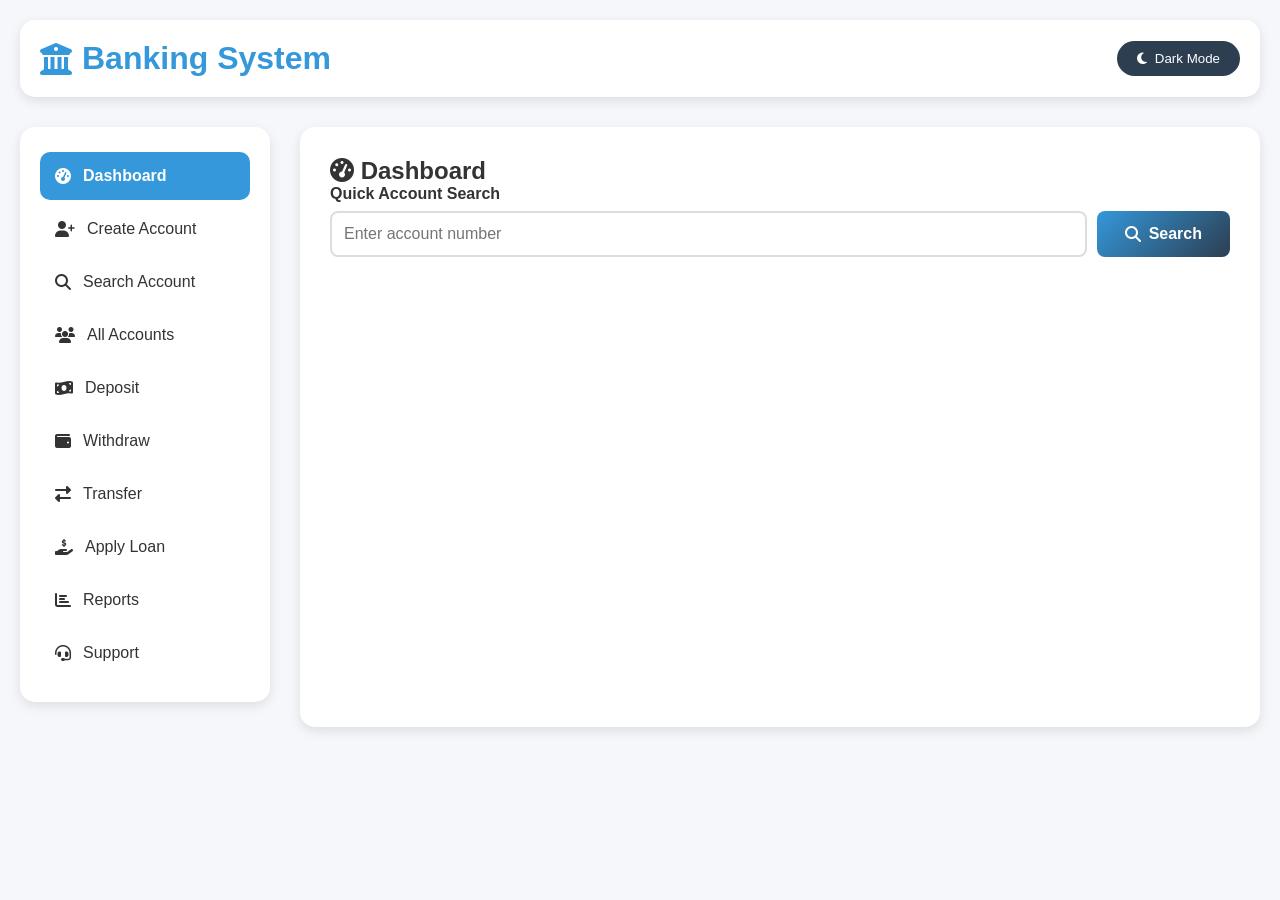
==== index.html @ c610a9e2 "Add files via upload" ====
<!DOCTYPE html>
<html lang="en">
<head>
    <meta charset="UTF-8">
    <meta name="viewport" content="width=device-width, initial-scale=1.0">
    <title>Banking System - Fully Working</title>
     <link rel="stylesheet" href="style.css" />
    <!-- Libraries -->
    <script src="https://cdn.jsdelivr.net/npm/chart.js"></script>
    <script src="https://cdnjs.cloudflare.com/ajax/libs/jspdf/2.5.1/jspdf.umd.min.js"></script>
    <script src="https://cdnjs.cloudflare.com/ajax/libs/jspdf-autotable/3.5.28/jspdf.plugin.autotable.min.js"></script>
    <link rel="stylesheet" href="https://cdnjs.cloudflare.com/ajax/libs/font-awesome/6.4.0/css/all.min.css">
    
  
</head>
<body>
    <div class="container">
        <!-- Header -->
        <div class="header">
            <h1><i class="fas fa-university"></i> Banking System</h1>
            <button class="theme-toggle" onclick="toggleTheme()">
                <i class="fas fa-moon"></i> Dark Mode
            </button>
        </div>

        <!-- Main Layout -->
        <div class="main-layout">
            <!-- Sidebar Menu -->
            <div class="sidebar">
                <div class="menu-item active" onclick="showSection('dashboard')">
                    <i class="fas fa-tachometer-alt"></i> Dashboard
                </div>
                <div class="menu-item" onclick="showSection('create')">
                    <i class="fas fa-user-plus"></i> Create Account
                </div>
                <div class="menu-item" onclick="showSection('search')">
                    <i class="fas fa-search"></i> Search Account
                </div>
                <div class="menu-item" onclick="showSection('accounts')">
                    <i class="fas fa-users"></i> All Accounts
                </div>
                <div class="menu-item" onclick="showSection('deposit')">
                    <i class="fas fa-money-bill-wave"></i> Deposit
                </div>
                <div class="menu-item" onclick="showSection('withdraw')">
                    <i class="fas fa-wallet"></i> Withdraw
                </div>
                <div class="menu-item" onclick="showSection('transfer')">
                    <i class="fas fa-exchange-alt"></i> Transfer
                </div>
                <div class="menu-item" onclick="showSection('loan')">
                    <i class="fas fa-hand-holding-usd"></i> Apply Loan
                </div>
                <div class="menu-item" onclick="showSection('reports')">
                    <i class="fas fa-chart-bar"></i> Reports
                </div>
                <div class="menu-item" onclick="showSection('support')">
                    <i class="fas fa-headset"></i> Support
                </div>
            </div>

            <!-- Content Area -->
            <div class="content-area">
                <!-- Dashboard -->
                <div id="dashboard" class="section active">
                    <h2><i class="fas fa-tachometer-alt"></i> Dashboard</h2>
                    <div id="dashboardContent">
                        <div class="form-group">
                            <label>Quick Account Search</label>
                            <div style="display: flex; gap: 10px;">
                                <input type="number" id="quickSearch" placeholder="Enter account number" style="flex: 1;">
                                <button class="btn" onclick="quickSearchAccount()">
                                    <i class="fas fa-search"></i> Search
                                </button>
                            </div>
                        </div>
                        <div id="quickSearchResult"></div>
                    </div>
                </div>

                <!-- Create Account -->
                <div id="create" class="section">
                    <h2><i class="fas fa-user-plus"></i> Create Account</h2>
                    
                    <!-- Photo Upload -->
                    <div class="photo-upload">
                        <h4>Upload Passport Size Photo (Optional)</h4>
                        <img id="photoPreview" class="photo-preview" src="https://via.placeholder.com/150" alt="Photo Preview">
                        <label for="photoInput" class="upload-btn">
                            <i class="fas fa-camera"></i> Choose Photo
                            <input type="file" id="photoInput" accept="image/*" style="display: none;" onchange="previewPhoto(event)">
                        </label>
                    </div>

                    <!-- Account Form -->
                    <div class="form-group">
                        <label>Full Name *</label>
                        <input type="text" id="createName" placeholder="Enter full name">
                    </div>
                    
                    <div class="form-group">
                        <label>Father's Name *</label>
                        <input type="text" id="createFather" placeholder="Enter father's name">
                    </div>
                    
                    <div class="form-group">
                        <label>Phone Number *</label>
                        <input type="tel" id="createPhone" placeholder="Enter phone number">
                    </div>
                    
                    <div class="form-group">
                        <label>Email Address *</label>
                        <input type="email" id="createEmail" placeholder="Enter email">
                    </div>
                    
                    <div class="form-group">
                        <label>Aadhaar Number * (12 digits)</label>
                        <input type="text" id="createAadhaar" maxlength="12" placeholder="Enter Aadhaar number">
                    </div>
                    
                    <div class="form-group">
                        <label>Set 4-digit PIN *</label>
                        <input type="password" id="createPin" maxlength="4" placeholder="Enter 4-digit PIN">
                    </div>
                    
                    <div class="form-group">
                        <label>Account Type</label>
                        <select id="createType">
                            <option value="Savings">Savings Account</option>
                            <option value="Current">Current Account</option>
                        </select>
                    </div>
                    
                    <div class="form-group">
                        <label>Initial Deposit * (₹)</label>
                        <input type="number" id="createDeposit" placeholder="Enter amount">
                    </div>
                    
                    <div class="form-group">
                        <label>Address</label>
                        <textarea id="createAddress" rows="3" placeholder="Enter full address"></textarea>
                    </div>
                    
                    <button class="btn" onclick="createAccount()">
                        <i class="fas fa-check"></i> Create Account
                    </button>
                    
                    <div id="createResult"></div>
                    
                    <!-- Account Summary -->
                    <div id="accountSummary" class="account-summary">
                        <div class="summary-header">
                            <h3><i class="fas fa-id-card"></i> Account Created Successfully!</h3>
                            <button class="print-btn" onclick="printAccountSummary()">
                                <i class="fas fa-print"></i> Print Details
                            </button>
                        </div>
                        <div id="summaryContent"></div>
                    </div>
                </div>

                <!-- Search Account -->
                <div id="search" class="section">
                    <h2><i class="fas fa-search"></i> Search Account</h2>
                    
                    <div class="form-group">
                        <label>Enter Account Number</label>
                        <div style="display: flex; gap: 10px;">
                            <input type="number" id="searchAccInput" placeholder="Enter account number" style="flex: 1;">
                            <button class="btn" onclick="searchAccount()">
                                <i class="fas fa-search"></i> Search
                            </button>
                        </div>
                    </div>
                    
                    <div id="searchResult"></div>
                </div>

                <!-- All Accounts -->
                <div id="accounts" class="section">
                    <h2><i class="fas fa-users"></i> All Accounts</h2>
                    
                    <div class="form-group">
                        <div style="display: flex; gap: 10px;">
                            <input type="text" id="accountsSearch" placeholder="Search by name or account number..." style="flex: 1;">
                            <button class="btn" onclick="filterAccounts()">
                                <i class="fas fa-search"></i> Filter
                            </button>
                            <button class="btn btn-success" onclick="exportAccounts()">
                                <i class="fas fa-download"></i> Export
                            </button>
                        </div>
                    </div>
                    
                    <div class="table-container">
                        <table class="accounts-table">
                            <thead>
                                <tr>
                                    <th>Account No.</th>
                                    <th>Name</th>
                                    <th>Phone</th>
                                    <th>Type</th>
                                    <th>Balance</th>
                                    <th>Status</th>
                                    <th>Actions</th>
                                </tr>
                            </thead>
                            <tbody id="accountsTableBody">
                                <!-- Accounts will be loaded here -->
                            </tbody>
                        </table>
                    </div>
                </div>

                <!-- Deposit -->
                <div id="deposit" class="section">
                    <h2><i class="fas fa-money-bill-wave"></i> Deposit Money</h2>
                    
                    <div class="form-group">
                        <label>Account Number *</label>
                        <input type="number" id="depositAcc" placeholder="Enter account number">
                    </div>
                    
                    <div class="form-group">
                        <label>Amount * (₹)</label>
                        <input type="number" id="depositAmount" placeholder="Enter amount">
                    </div>
                    
                    <div class="form-group">
                        <label>Deposit Mode</label>
                        <select id="depositMode">
                            <option value="Cash">Cash</option>
                            <option value="Cheque">Cheque</option>
                            <option value="Online">Online Transfer</option>
                        </select>
                    </div>
                    
                    <div class="form-group">
                        <label>Remarks</label>
                        <input type="text" id="depositRemarks" placeholder="Enter remarks (optional)">
                    </div>
                    
                    <button class="btn" onclick="depositMoney()">
                        <i class="fas fa-check"></i> Deposit Money
                    </button>
                    
                    <div id="depositResult"></div>
                </div>

                <!-- Withdraw Section -->
                <div id="withdraw" class="section">
                    <h2><i class="fas fa-wallet"></i> Withdraw Money</h2>
                    
                    <div class="form-group">
                        <label>Account Number *</label>
                        <input type="number" id="withdrawAcc" placeholder="Enter account number">
                    </div>
                    
                    <div class="form-group">
                        <label>Account Holder Name</label>
                        <input type="text" id="withdrawName" placeholder="Will auto-fill" readonly>
                    </div>
                    
                    <div class="form-group">
                        <label>Current Balance</label>
                        <input type="text" id="withdrawBalance" placeholder="Will auto-fill" readonly>
                    </div>
                    
                    <div class="form-group">
                        <label>Amount to Withdraw * (₹)</label>
                        <input type="number" id="withdrawAmount" placeholder="Enter amount">
                    </div>
                    
                    <div class="form-group">
                        <label>Withdrawal Mode</label>
                        <select id="withdrawMode">
                            <option value="Cash">Cash</option>
                            <option value="ATM">ATM</option>
                            <option value="Cheque">Cheque</option>
                            <option value="Online">Online</option>
                        </select>
                    </div>
                    
                    <div class="form-group">
                        <label>4-digit PIN *</label>
                        <input type="password" id="withdrawPin" maxlength="4" placeholder="Enter your PIN">
                    </div>
                    
                    <div class="form-group">
                        <label>Purpose (Optional)</label>
                        <input type="text" id="withdrawPurpose" placeholder="Enter purpose of withdrawal">
                    </div>
                    
                    <button class="btn" onclick="processWithdrawal()">
                        <i class="fas fa-check-circle"></i> Process Withdrawal
                    </button>
                    <button class="btn btn-danger" onclick="clearWithdrawForm()">
                        <i class="fas fa-times"></i> Clear
                    </button>
                    
                    <div id="withdrawResult"></div>
                </div>

                <!-- Transfer Section -->
                <div id="transfer" class="section">
                    <h2><i class="fas fa-exchange-alt"></i> Transfer Funds</h2>
                    
                    <div class="form-group">
                        <label>From Account (Sender) *</label>
                        <input type="number" id="transferFrom" placeholder="Your account number">
                    </div>
                    
                    <div class="form-group">
                        <label>Sender Name</label>
                        <input type="text" id="senderName" placeholder="Will auto-fill" readonly>
                    </div>
                    
                    <div class="form-group">
                        <label>To Account (Receiver) *</label>
                        <input type="number" id="transferTo" placeholder="Receiver account number">
                    </div>
                    
                    <div class="form-group">
                        <label>Receiver Name</label>
                        <input type="text" id="receiverName" placeholder="Will auto-fill" readonly>
                    </div>
                    
                    <div class="form-group">
                        <label>Transfer Amount * (₹)</label>
                        <input type="number" id="transferAmount" placeholder="Enter amount">
                    </div>
                    
                    <div class="form-group">
                        <label>Transfer Mode</label>
                        <select id="transferMode">
                            <option value="NEFT">NEFT</option>
                            <option value="RTGS">RTGS</option>
                            <option value="IMPS">IMPS</option>
                            <option value="UPI">UPI</option>
                        </select>
                    </div>
                    
                    <div class="form-group">
                        <label>Remarks/Purpose</label>
                        <input type="text" id="transferRemarks" placeholder="Enter purpose of transfer">
                    </div>
                    
                    <div class="form-group">
                        <label>Sender's PIN *</label>
                        <input type="password" id="transferPin" maxlength="4" placeholder="Enter your PIN">
                    </div>
                    
                    <!-- OTP Section -->
                    <div id="otpSection" class="otp-section" style="display: none;">
                        <h4><i class="fas fa-shield-alt"></i> OTP Verification</h4>
                        <p>Enter the 6-digit OTP sent to your registered mobile/email</p>
                        <div class="otp-inputs">
                            <input type="text" maxlength="1" oninput="moveToNext(this, 2)">
                            <input type="text" maxlength="1" oninput="moveToNext(this, 3)">
                            <input type="text" maxlength="1" oninput="moveToNext(this, 4)">
                            <input type="text" maxlength="1" oninput="moveToNext(this, 5)">
                            <input type="text" maxlength="1" oninput="moveToNext(this, 6)">
                            <input type="text" maxlength="1" oninput="moveToNext(this, 6)">
                        </div>
                        <button class="btn btn-warning" onclick="generateTransferOTP()" style="margin-top: 10px;">
                            <i class="fas fa-sync-alt"></i> Resend OTP
                        </button>
                    </div>
                    
                    <button class="btn" onclick="initiateTransfer()">
                        <i class="fas fa-paper-plane"></i> Initiate Transfer
                    </button>
                    <button class="btn btn-success" onclick="completeTransfer()" id="completeTransferBtn" style="display: none;">
                        <i class="fas fa-check-circle"></i> Complete Transfer
                    </button>
                    <button class="btn btn-danger" onclick="clearTransferForm()">
                        <i class="fas fa-redo"></i> Reset
                    </button>
                    
                    <div id="transferResult"></div>
                </div>

                <!-- Apply Loan Section -->
                <div id="loan" class="section">
                    <h2><i class="fas fa-hand-holding-usd"></i> Apply for Loan</h2>
                    
                    <div class="form-group">
                        <label>Account Number *</label>
                        <input type="number" id="loanAcc" placeholder="Your account number">
                    </div>
                    
                    <div class="form-group">
                        <label>Applicant Name</label>
                        <input type="text" id="loanName" placeholder="Will auto-fill" readonly>
                    </div>
                    
                    <div class="form-group">
                        <label>Loan Type</label>
                        <select id="loanType">
                            <option value="Personal">Personal Loan</option>
                            <option value="Home">Home Loan</option>
                            <option value="Car">Car Loan</option>
                            <option value="Business">Business Loan</option>
                            <option value="Education">Education Loan</option>
                        </select>
                    </div>
                    
                    <div class="form-group">
                        <label>Loan Amount * (₹)</label>
                        <input type="number" id="loanAmount" placeholder="Required loan amount">
                    </div>
                    
                    <div class="form-group">
                        <label>Loan Tenure (Months) *</label>
                        <select id="loanTenure">
                            <option value="12">12 Months</option>
                            <option value="24">24 Months</option>
                            <option value="36">36 Months</option>
                            <option value="48">48 Months</option>
                            <option value="60">60 Months</option>
                        </select>
                    </div>
                    
                    <div class="form-group">
                        <label>Interest Rate (%)</label>
                        <input type="number" id="loanRate" step="0.01" value="9.5" readonly>
                    </div>
                    
                    <div class="form-group">
                        <label>Monthly Income (₹)</label>
                        <input type="number" id="loanIncome" placeholder="Your monthly income">
                    </div>
                    
                    <div class="form-group">
                        <label>Employment Type</label>
                        <select id="loanEmployment">
                            <option value="Salaried">Salaried</option>
                            <option value="Self-Employed">Self-Employed</option>
                            <option value="Business">Business</option>
                        </select>
                    </div>
                    
                    <div class="form-group">
                        <label>Purpose of Loan</label>
                        <textarea id="loanPurpose" rows="3" placeholder="Describe purpose of loan"></textarea>
                    </div>
                    
                    <button class="btn" onclick="calculateEMI()">
                        <i class="fas fa-calculator"></i> Calculate EMI
                    </button>
                    
                    <!-- EMI Calculator Results -->
                    <div id="emiCalculator" class="emi-calculator" style="display: none;">
                        <h4><i class="fas fa-calculator"></i> EMI Calculation Results</h4>
                        <div class="emi-result">
                            <p><strong>Loan Amount:</strong> ₹<span id="calcLoanAmount">0</span></p>
                            <p><strong>Tenure:</strong> <span id="calcTenure">0</span> months</p>
                            <p><strong>Interest Rate:</strong> <span id="calcRate">0</span>%</p>
                            <p><strong>Monthly EMI:</strong> ₹<span id="calcEMI">0</span></p>
                            <p><strong>Total Interest Payable:</strong> ₹<span id="calcTotalInterest">0</span></p>
                            <p><strong>Total Payment:</strong> ₹<span id="calcTotalPayment">0</span></p>
                        </div>
                    </div>
                    
                    <div class="form-group">
                        <label>Applicant's PIN *</label>
                        <input type="password" id="loanPin" maxlength="4" placeholder="Enter your PIN">
                    </div>
                    
                    <button class="btn btn-success" onclick="applyForLoan()">
                        <i class="fas fa-check-circle"></i> Apply for Loan
                    </button>
                    
                    <div id="loanResult"></div>
                </div>

                <!-- Reports Section -->
                <div id="reports" class="section">
                    <h2><i class="fas fa-chart-bar"></i> Reports</h2>
                    <div id="reportResult"></div>
                </div>

                <!-- Support Section -->
                <div id="support" class="section">
                    <h2><i class="fas fa-headset"></i> Customer Support</h2>
                    <div class="search-results">
                        <h3><i class="fas fa-user-tie"></i> Support Team</h3>
                        <div style="display: grid; grid-template-columns: 1fr 1fr; gap: 20px; margin-top: 20px;">
                            <div>
                                <h4>Ratan Chaurasiya</h4>
                                <p><strong>Position:</strong> Senior Support Manager</p>
                                <p><strong>Phone:</strong> +91 63900 35039</p>
                                <p><strong>Email:</strong> ratanchaurasiya61@gmail.com</p>
                                <p><strong>Availability:</strong> 9 AM - 6 PM (Mon-Sat)</p>
                            </div>
                            <div>
                                <h4>General Support</h4>
                                <p><strong>Toll-Free:</strong> 1800-XXX-XXXX</p>
                                <p><strong>Email:</strong> support@bank.com</p>
                                <p><strong>24/7 Support:</strong> Available</p>
                                <p><strong>Address:</strong> Bank Headquarters, Mumbai</p>
                            </div>
                        </div>
                    </div>
                </div>
            </div>
        </div>
    </div>

    <!-- Loading Overlay -->
    <div class="loading" id="loading">
        <div class="spinner"></div>
    </div>
<script src="script.js"></script>
</body>
</html>
---- style.css ----
* {
            margin: 0;
            padding: 0;
            box-sizing: border-box;
            font-family: 'Segoe UI', Tahoma, Geneva, Verdana, sans-serif;
        }

        :root {
            --bg-color: #f5f7fa;
            --text-color: #333;
            --primary-color: #2c3e50;
            --secondary-color: #3498db;
            --accent-color: #e74c3c;
            --success-color: #27ae60;
            --warning-color: #f39c12;
            --card-bg: white;
            --border-color: #ddd;
            --shadow: 0 4px 12px rgba(0,0,0,0.1);
        }

        [data-theme="dark"] {
            --bg-color: #1a1a1a;
            --text-color: #f5f5f5;
            --primary-color: #34495e;
            --secondary-color: #2980b9;
            --accent-color: #c0392b;
            --success-color: #219653;
            --warning-color: #e67e22;
            --card-bg: #2c3e50;
            --border-color: #444;
            --shadow: 0 4px 12px rgba(0,0,0,0.3);
        }

        body {
            background: var(--bg-color);
            color: var(--text-color);
            transition: background-color 0.3s, color 0.3s;
            min-height: 100vh;
            padding: 20px;
        }

        .container {
            max-width: 1400px;
            margin: 0 auto;
        }

        /* Header */
        .header {
            display: flex;
            justify-content: space-between;
            align-items: center;
            padding: 20px;
            margin-bottom: 30px;
            background: var(--card-bg);
            border-radius: 15px;
            box-shadow: var(--shadow);
        }

        .header h1 {
            color: var(--secondary-color);
            display: flex;
            align-items: center;
            gap: 10px;
        }

        .theme-toggle {
            background: var(--primary-color);
            color: white;
            border: none;
            padding: 10px 20px;
            border-radius: 25px;
            cursor: pointer;
            display: flex;
            align-items: center;
            gap: 8px;
        }

        /* Main Layout */
        .main-layout {
            display: grid;
            grid-template-columns: 250px 1fr;
            gap: 30px;
        }

        /* Sidebar */
        .sidebar {
            background: var(--card-bg);
            border-radius: 15px;
            padding: 20px;
            box-shadow: var(--shadow);
            height: fit-content;
        }

        .menu-item {
            padding: 15px;
            margin: 5px 0;
            border-radius: 10px;
            cursor: pointer;
            display: flex;
            align-items: center;
            gap: 12px;
            transition: all 0.3s;
            color: var(--text-color);
            text-decoration: none;
        }

        .menu-item:hover {
            background: var(--secondary-color);
            color: white;
            transform: translateX(5px);
        }

        .menu-item.active {
            background: var(--secondary-color);
            color: white;
            font-weight: bold;
        }

        /* Content Area */
        .content-area {
            background: var(--card-bg);
            border-radius: 15px;
            padding: 30px;
            box-shadow: var(--shadow);
            min-height: 600px;
        }

        .section {
            display: none;
        }

        .section.active {
            display: block;
            animation: fadeIn 0.5s;
        }

        /* Forms */
        .form-group {
            margin-bottom: 20px;
        }

        .form-group label {
            display: block;
            margin-bottom: 8px;
            color: var(--text-color);
            font-weight: 600;
        }

        .form-group input,
        .form-group select,
        .form-group textarea {
            width: 100%;
            padding: 12px;
            border: 2px solid var(--border-color);
            border-radius: 8px;
            background: var(--card-bg);
            color: var(--text-color);
            font-size: 16px;
            transition: border-color 0.3s;
        }

        .form-group input:focus,
        .form-group select:focus {
            border-color: var(--secondary-color);
            outline: none;
        }

        /* Photo Upload */
        .photo-upload {
            text-align: center;
            margin: 20px 0;
            padding: 20px;
            border: 2px dashed var(--border-color);
            border-radius: 10px;
        }

        .photo-preview {
            width: 150px;
            height: 150px;
            border-radius: 50%;
            object-fit: cover;
            border: 3px solid var(--secondary-color);
            margin: 10px auto;
            display: block;
        }

        .upload-btn {
            background: var(--secondary-color);
            color: white;
            border: none;
            padding: 10px 20px;
            border-radius: 5px;
            cursor: pointer;
            display: inline-flex;
            align-items: center;
            gap: 8px;
            margin-top: 10px;
        }

        /* Account Summary */
        .account-summary {
            background: linear-gradient(135deg, var(--primary-color), var(--secondary-color));
            color: white;
            padding: 25px;
            border-radius: 15px;
            margin: 20px 0;
            display: none;
        }

        .summary-header {
            display: flex;
            justify-content: space-between;
            align-items: center;
            margin-bottom: 20px;
        }

        .print-btn {
            background: white;
            color: var(--secondary-color);
            border: none;
            padding: 10px 20px;
            border-radius: 25px;
            cursor: pointer;
            display: flex;
            align-items: center;
            gap: 8px;
        }

        /* Search Results */
        .search-results {
            background: var(--card-bg);
            padding: 20px;
            border-radius: 10px;
            margin: 20px 0;
            box-shadow: var(--shadow);
        }

        /* Accounts Table */
        .accounts-table {
            width: 100%;
            border-collapse: collapse;
            margin: 20px 0;
            background: var(--card-bg);
        }

        .accounts-table th {
            background: var(--primary-color);
            color: white;
            padding: 15px;
            text-align: left;
        }

        .accounts-table td {
            padding: 12px 15px;
            border-bottom: 1px solid var(--border-color);
        }

        .accounts-table tr:hover {
            background: rgba(52, 152, 219, 0.1);
        }

        /* OTP Section */
        .otp-section {
            background: var(--card-bg);
            padding: 20px;
            border-radius: 10px;
            margin: 20px 0;
            border: 2px solid var(--secondary-color);
        }

        .otp-inputs {
            display: flex;
            gap: 10px;
            justify-content: center;
            margin: 15px 0;
        }

        .otp-inputs input {
            width: 40px;
            height: 40px;
            text-align: center;
            font-size: 20px;
            font-weight: bold;
        }

        /* EMI Calculator */
        .emi-calculator {
            background: var(--card-bg);
            padding: 20px;
            border-radius: 10px;
            margin: 20px 0;
            border: 2px solid var(--success-color);
        }

        .emi-result {
            background: #e8f5e9;
            padding: 15px;
            border-radius: 8px;
            margin: 15px 0;
            border: 1px solid #c8e6c9;
        }

        /* Buttons */
        .btn {
            background: linear-gradient(135deg, var(--secondary-color), var(--primary-color));
            color: white;
            border: none;
            padding: 14px 28px;
            border-radius: 8px;
            cursor: pointer;
            font-size: 16px;
            font-weight: 600;
            transition: all 0.3s;
            display: inline-flex;
            align-items: center;
            gap: 8px;
        }

        .btn:hover {
            transform: translateY(-2px);
            box-shadow: 0 6px 20px rgba(0,0,0,0.2);
        }

        .btn-success {
            background: linear-gradient(135deg, #27ae60, #219653);
        }

        .btn-danger {
            background: linear-gradient(135deg, #e74c3c, #c0392b);
        }

        .btn-warning {
            background: linear-gradient(135deg, #f39c12, #e67e22);
        }

        /* Messages */
        .message {
            padding: 15px;
            border-radius: 8px;
            margin: 15px 0;
            font-weight: 500;
        }

        .message-success {
            background: #d4edda;
            color: #155724;
            border: 1px solid #c3e6cb;
        }

        .message-error {
            background: #f8d7da;
            color: #721c24;
            border: 1px solid #f5c6cb;
        }

        .message-info {
            background: #d1ecf1;
            color: #0c5460;
            border: 1px solid #bee5eb;
        }

        .message-warning {
            background: #fff3cd;
            color: #856404;
            border: 1px solid #ffeaa7;
        }

        /* Loading */
        .loading {
            display: none;
            position: fixed;
            top: 0;
            left: 0;
            width: 100%;
            height: 100%;
            background: rgba(0,0,0,0.7);
            z-index: 2000;
            justify-content: center;
            align-items: center;
        }

        .spinner {
            width: 50px;
            height: 50px;
            border: 5px solid #f3f3f3;
            border-top: 5px solid var(--secondary-color);
            border-radius: 50%;
            animation: spin 1s linear infinite;
        }

        /* Animations */
        @keyframes fadeIn {
            from { opacity: 0; transform: translateY(20px); }
            to { opacity: 1; transform: translateY(0); }
        }

        @keyframes spin {
            0% { transform: rotate(0deg); }
            100% { transform: rotate(360deg); }
        }

        /* Responsive */
        @media (max-width: 1024px) {
            .main-layout {
                grid-template-columns: 1fr;
            }
            
            .sidebar {
                display: flex;
                overflow-x: auto;
                padding: 10px;
            }
            
            .menu-item {
                white-space: nowrap;
                padding: 10px 15px;
            }
        }
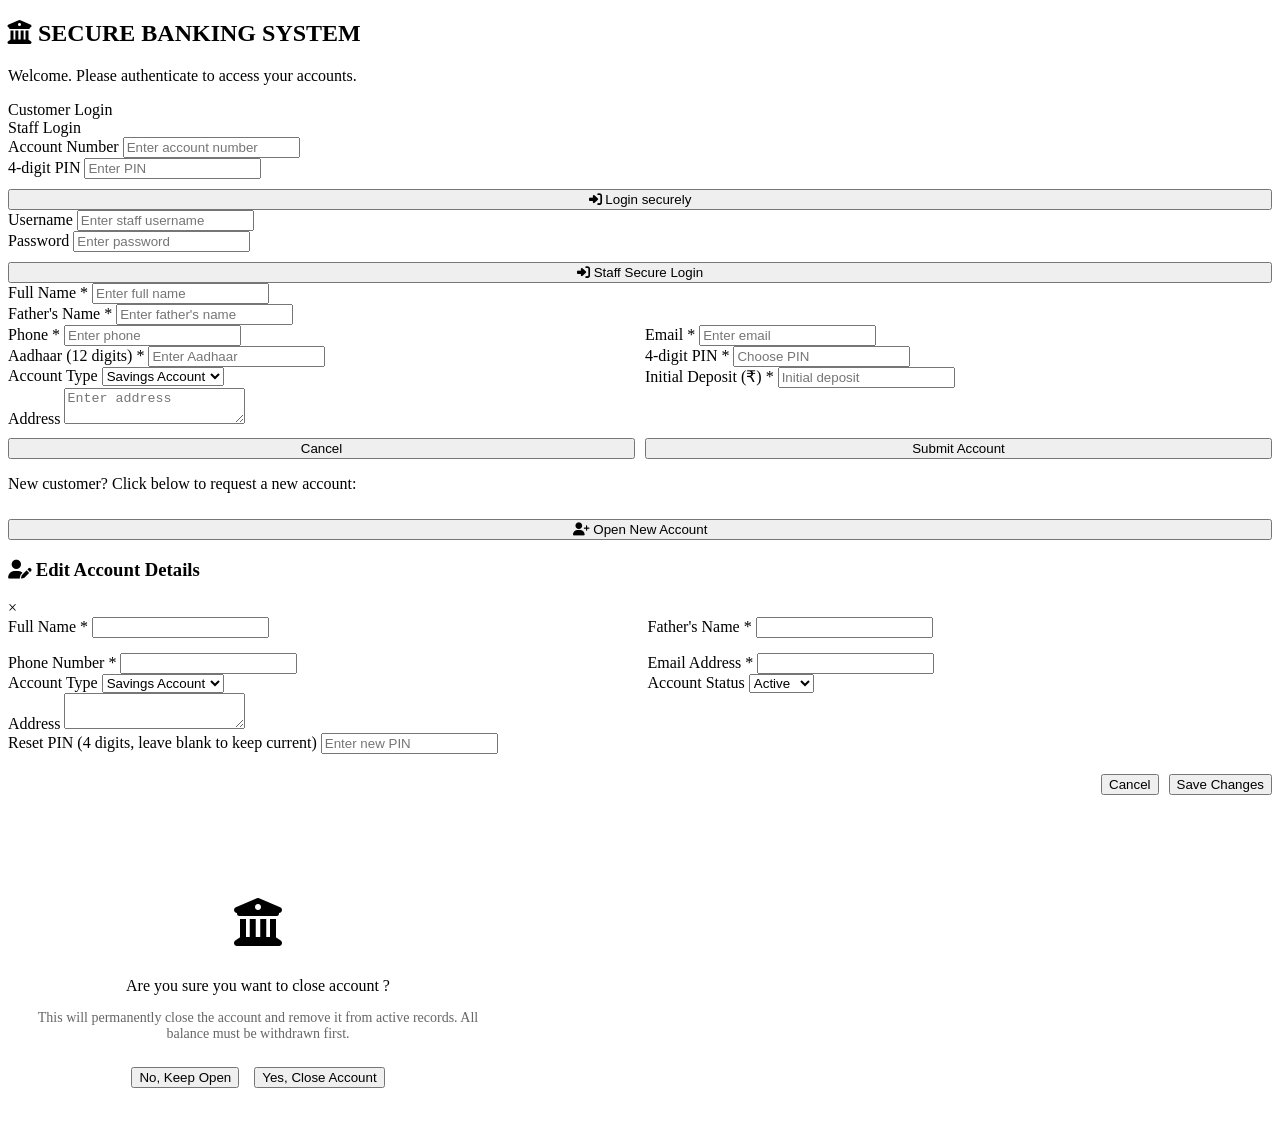
==== commit 4d48f114: "Final GitHub Pages fix" ====
--- a/index.html
+++ b/index.html
@@ -1,516 +1,1119 @@
-<!DOCTYPE html>
-<html lang="en">
-<head>
-    <meta charset="UTF-8">
-    <meta name="viewport" content="width=device-width, initial-scale=1.0">
-    <title>Banking System - Fully Working</title>
-     <link rel="stylesheet" href="style.css" />
-    <!-- Libraries -->
-    <script src="https://cdn.jsdelivr.net/npm/chart.js"></script>
-    <script src="https://cdnjs.cloudflare.com/ajax/libs/jspdf/2.5.1/jspdf.umd.min.js"></script>
-    <script src="https://cdnjs.cloudflare.com/ajax/libs/jspdf-autotable/3.5.28/jspdf.plugin.autotable.min.js"></script>
-    <link rel="stylesheet" href="https://cdnjs.cloudflare.com/ajax/libs/font-awesome/6.4.0/css/all.min.css">
-    
-  
-</head>
-<body>
-    <div class="container">
-        <!-- Header -->
-        <div class="header">
-            <h1><i class="fas fa-university"></i> Banking System</h1>
-            <button class="theme-toggle" onclick="toggleTheme()">
-                <i class="fas fa-moon"></i> Dark Mode
-            </button>
-        </div>
-
-        <!-- Main Layout -->
-        <div class="main-layout">
-            <!-- Sidebar Menu -->
-            <div class="sidebar">
-                <div class="menu-item active" onclick="showSection('dashboard')">
-                    <i class="fas fa-tachometer-alt"></i> Dashboard
-                </div>
-                <div class="menu-item" onclick="showSection('create')">
-                    <i class="fas fa-user-plus"></i> Create Account
-                </div>
-                <div class="menu-item" onclick="showSection('search')">
-                    <i class="fas fa-search"></i> Search Account
-                </div>
-                <div class="menu-item" onclick="showSection('accounts')">
-                    <i class="fas fa-users"></i> All Accounts
-                </div>
-                <div class="menu-item" onclick="showSection('deposit')">
-                    <i class="fas fa-money-bill-wave"></i> Deposit
-                </div>
-                <div class="menu-item" onclick="showSection('withdraw')">
-                    <i class="fas fa-wallet"></i> Withdraw
-                </div>
-                <div class="menu-item" onclick="showSection('transfer')">
-                    <i class="fas fa-exchange-alt"></i> Transfer
-                </div>
-                <div class="menu-item" onclick="showSection('loan')">
-                    <i class="fas fa-hand-holding-usd"></i> Apply Loan
-                </div>
-                <div class="menu-item" onclick="showSection('reports')">
-                    <i class="fas fa-chart-bar"></i> Reports
-                </div>
-                <div class="menu-item" onclick="showSection('support')">
-                    <i class="fas fa-headset"></i> Support
-                </div>
-            </div>
-
-            <!-- Content Area -->
-            <div class="content-area">
-                <!-- Dashboard -->
-                <div id="dashboard" class="section active">
-                    <h2><i class="fas fa-tachometer-alt"></i> Dashboard</h2>
-                    <div id="dashboardContent">
-                        <div class="form-group">
-                            <label>Quick Account Search</label>
-                            <div style="display: flex; gap: 10px;">
-                                <input type="number" id="quickSearch" placeholder="Enter account number" style="flex: 1;">
-                                <button class="btn" onclick="quickSearchAccount()">
-                                    <i class="fas fa-search"></i> Search
-                                </button>
-                            </div>
-                        </div>
-                        <div id="quickSearchResult"></div>
-                    </div>
-                </div>
-
-                <!-- Create Account -->
-                <div id="create" class="section">
-                    <h2><i class="fas fa-user-plus"></i> Create Account</h2>
-                    
-                    <!-- Photo Upload -->
-                    <div class="photo-upload">
-                        <h4>Upload Passport Size Photo (Optional)</h4>
-                        <img id="photoPreview" class="photo-preview" src="https://via.placeholder.com/150" alt="Photo Preview">
-                        <label for="photoInput" class="upload-btn">
-                            <i class="fas fa-camera"></i> Choose Photo
-                            <input type="file" id="photoInput" accept="image/*" style="display: none;" onchange="previewPhoto(event)">
-                        </label>
-                    </div>
-
-                    <!-- Account Form -->
-                    <div class="form-group">
-                        <label>Full Name *</label>
-                        <input type="text" id="createName" placeholder="Enter full name">
-                    </div>
-                    
-                    <div class="form-group">
-                        <label>Father's Name *</label>
-                        <input type="text" id="createFather" placeholder="Enter father's name">
-                    </div>
-                    
-                    <div class="form-group">
-                        <label>Phone Number *</label>
-                        <input type="tel" id="createPhone" placeholder="Enter phone number">
-                    </div>
-                    
-                    <div class="form-group">
-                        <label>Email Address *</label>
-                        <input type="email" id="createEmail" placeholder="Enter email">
-                    </div>
-                    
-                    <div class="form-group">
-                        <label>Aadhaar Number * (12 digits)</label>
-                        <input type="text" id="createAadhaar" maxlength="12" placeholder="Enter Aadhaar number">
-                    </div>
-                    
-                    <div class="form-group">
-                        <label>Set 4-digit PIN *</label>
-                        <input type="password" id="createPin" maxlength="4" placeholder="Enter 4-digit PIN">
-                    </div>
-                    
-                    <div class="form-group">
-                        <label>Account Type</label>
-                        <select id="createType">
-                            <option value="Savings">Savings Account</option>
-                            <option value="Current">Current Account</option>
-                        </select>
-                    </div>
-                    
-                    <div class="form-group">
-                        <label>Initial Deposit * (₹)</label>
-                        <input type="number" id="createDeposit" placeholder="Enter amount">
-                    </div>
-                    
-                    <div class="form-group">
-                        <label>Address</label>
-                        <textarea id="createAddress" rows="3" placeholder="Enter full address"></textarea>
-                    </div>
-                    
-                    <button class="btn" onclick="createAccount()">
-                        <i class="fas fa-check"></i> Create Account
-                    </button>
-                    
-                    <div id="createResult"></div>
-                    
-                    <!-- Account Summary -->
-                    <div id="accountSummary" class="account-summary">
-                        <div class="summary-header">
-                            <h3><i class="fas fa-id-card"></i> Account Created Successfully!</h3>
-                            <button class="print-btn" onclick="printAccountSummary()">
-                                <i class="fas fa-print"></i> Print Details
-                            </button>
-                        </div>
-                        <div id="summaryContent"></div>
-                    </div>
-                </div>
-
-                <!-- Search Account -->
-                <div id="search" class="section">
-                    <h2><i class="fas fa-search"></i> Search Account</h2>
-                    
-                    <div class="form-group">
-                        <label>Enter Account Number</label>
-                        <div style="display: flex; gap: 10px;">
-                            <input type="number" id="searchAccInput" placeholder="Enter account number" style="flex: 1;">
-                            <button class="btn" onclick="searchAccount()">
-                                <i class="fas fa-search"></i> Search
-                            </button>
-                        </div>
-                    </div>
-                    
-                    <div id="searchResult"></div>
-                </div>
-
-                <!-- All Accounts -->
-                <div id="accounts" class="section">
-                    <h2><i class="fas fa-users"></i> All Accounts</h2>
-                    
-                    <div class="form-group">
-                        <div style="display: flex; gap: 10px;">
-                            <input type="text" id="accountsSearch" placeholder="Search by name or account number..." style="flex: 1;">
-                            <button class="btn" onclick="filterAccounts()">
-                                <i class="fas fa-search"></i> Filter
-                            </button>
-                            <button class="btn btn-success" onclick="exportAccounts()">
-                                <i class="fas fa-download"></i> Export
-                            </button>
-                        </div>
-                    </div>
-                    
-                    <div class="table-container">
-                        <table class="accounts-table">
-                            <thead>
-                                <tr>
-                                    <th>Account No.</th>
-                                    <th>Name</th>
-                                    <th>Phone</th>
-                                    <th>Type</th>
-                                    <th>Balance</th>
-                                    <th>Status</th>
-                                    <th>Actions</th>
-                                </tr>
-                            </thead>
-                            <tbody id="accountsTableBody">
-                                <!-- Accounts will be loaded here -->
-                            </tbody>
-                        </table>
-                    </div>
-                </div>
-
-                <!-- Deposit -->
-                <div id="deposit" class="section">
-                    <h2><i class="fas fa-money-bill-wave"></i> Deposit Money</h2>
-                    
-                    <div class="form-group">
-                        <label>Account Number *</label>
-                        <input type="number" id="depositAcc" placeholder="Enter account number">
-                    </div>
-                    
-                    <div class="form-group">
-                        <label>Amount * (₹)</label>
-                        <input type="number" id="depositAmount" placeholder="Enter amount">
-                    </div>
-                    
-                    <div class="form-group">
-                        <label>Deposit Mode</label>
-                        <select id="depositMode">
-                            <option value="Cash">Cash</option>
-                            <option value="Cheque">Cheque</option>
-                            <option value="Online">Online Transfer</option>
-                        </select>
-                    </div>
-                    
-                    <div class="form-group">
-                        <label>Remarks</label>
-                        <input type="text" id="depositRemarks" placeholder="Enter remarks (optional)">
-                    </div>
-                    
-                    <button class="btn" onclick="depositMoney()">
-                        <i class="fas fa-check"></i> Deposit Money
-                    </button>
-                    
-                    <div id="depositResult"></div>
-                </div>
-
-                <!-- Withdraw Section -->
-                <div id="withdraw" class="section">
-                    <h2><i class="fas fa-wallet"></i> Withdraw Money</h2>
-                    
-                    <div class="form-group">
-                        <label>Account Number *</label>
-                        <input type="number" id="withdrawAcc" placeholder="Enter account number">
-                    </div>
-                    
-                    <div class="form-group">
-                        <label>Account Holder Name</label>
-                        <input type="text" id="withdrawName" placeholder="Will auto-fill" readonly>
-                    </div>
-                    
-                    <div class="form-group">
-                        <label>Current Balance</label>
-                        <input type="text" id="withdrawBalance" placeholder="Will auto-fill" readonly>
-                    </div>
-                    
-                    <div class="form-group">
-                        <label>Amount to Withdraw * (₹)</label>
-                        <input type="number" id="withdrawAmount" placeholder="Enter amount">
-                    </div>
-                    
-                    <div class="form-group">
-                        <label>Withdrawal Mode</label>
-                        <select id="withdrawMode">
-                            <option value="Cash">Cash</option>
-                            <option value="ATM">ATM</option>
-                            <option value="Cheque">Cheque</option>
-                            <option value="Online">Online</option>
-                        </select>
-                    </div>
-                    
-                    <div class="form-group">
-                        <label>4-digit PIN *</label>
-                        <input type="password" id="withdrawPin" maxlength="4" placeholder="Enter your PIN">
-                    </div>
-                    
-                    <div class="form-group">
-                        <label>Purpose (Optional)</label>
-                        <input type="text" id="withdrawPurpose" placeholder="Enter purpose of withdrawal">
-                    </div>
-                    
-                    <button class="btn" onclick="processWithdrawal()">
-                        <i class="fas fa-check-circle"></i> Process Withdrawal
-                    </button>
-                    <button class="btn btn-danger" onclick="clearWithdrawForm()">
-                        <i class="fas fa-times"></i> Clear
-                    </button>
-                    
-                    <div id="withdrawResult"></div>
-                </div>
-
-                <!-- Transfer Section -->
-                <div id="transfer" class="section">
-                    <h2><i class="fas fa-exchange-alt"></i> Transfer Funds</h2>
-                    
-                    <div class="form-group">
-                        <label>From Account (Sender) *</label>
-                        <input type="number" id="transferFrom" placeholder="Your account number">
-                    </div>
-                    
-                    <div class="form-group">
-                        <label>Sender Name</label>
-                        <input type="text" id="senderName" placeholder="Will auto-fill" readonly>
-                    </div>
-                    
-                    <div class="form-group">
-                        <label>To Account (Receiver) *</label>
-                        <input type="number" id="transferTo" placeholder="Receiver account number">
-                    </div>
-                    
-                    <div class="form-group">
-                        <label>Receiver Name</label>
-                        <input type="text" id="receiverName" placeholder="Will auto-fill" readonly>
-                    </div>
-                    
-                    <div class="form-group">
-                        <label>Transfer Amount * (₹)</label>
-                        <input type="number" id="transferAmount" placeholder="Enter amount">
-                    </div>
-                    
-                    <div class="form-group">
-                        <label>Transfer Mode</label>
-                        <select id="transferMode">
-                            <option value="NEFT">NEFT</option>
-                            <option value="RTGS">RTGS</option>
-                            <option value="IMPS">IMPS</option>
-                            <option value="UPI">UPI</option>
-                        </select>
-                    </div>
-                    
-                    <div class="form-group">
-                        <label>Remarks/Purpose</label>
-                        <input type="text" id="transferRemarks" placeholder="Enter purpose of transfer">
-                    </div>
-                    
-                    <div class="form-group">
-                        <label>Sender's PIN *</label>
-                        <input type="password" id="transferPin" maxlength="4" placeholder="Enter your PIN">
-                    </div>
-                    
-                    <!-- OTP Section -->
-                    <div id="otpSection" class="otp-section" style="display: none;">
-                        <h4><i class="fas fa-shield-alt"></i> OTP Verification</h4>
-                        <p>Enter the 6-digit OTP sent to your registered mobile/email</p>
-                        <div class="otp-inputs">
-                            <input type="text" maxlength="1" oninput="moveToNext(this, 2)">
-                            <input type="text" maxlength="1" oninput="moveToNext(this, 3)">
-                            <input type="text" maxlength="1" oninput="moveToNext(this, 4)">
-                            <input type="text" maxlength="1" oninput="moveToNext(this, 5)">
-                            <input type="text" maxlength="1" oninput="moveToNext(this, 6)">
-                            <input type="text" maxlength="1" oninput="moveToNext(this, 6)">
-                        </div>
-                        <button class="btn btn-warning" onclick="generateTransferOTP()" style="margin-top: 10px;">
-                            <i class="fas fa-sync-alt"></i> Resend OTP
-                        </button>
-                    </div>
-                    
-                    <button class="btn" onclick="initiateTransfer()">
-                        <i class="fas fa-paper-plane"></i> Initiate Transfer
-                    </button>
-                    <button class="btn btn-success" onclick="completeTransfer()" id="completeTransferBtn" style="display: none;">
-                        <i class="fas fa-check-circle"></i> Complete Transfer
-                    </button>
-                    <button class="btn btn-danger" onclick="clearTransferForm()">
-                        <i class="fas fa-redo"></i> Reset
-                    </button>
-                    
-                    <div id="transferResult"></div>
-                </div>
-
-                <!-- Apply Loan Section -->
-                <div id="loan" class="section">
-                    <h2><i class="fas fa-hand-holding-usd"></i> Apply for Loan</h2>
-                    
-                    <div class="form-group">
-                        <label>Account Number *</label>
-                        <input type="number" id="loanAcc" placeholder="Your account number">
-                    </div>
-                    
-                    <div class="form-group">
-                        <label>Applicant Name</label>
-                        <input type="text" id="loanName" placeholder="Will auto-fill" readonly>
-                    </div>
-                    
-                    <div class="form-group">
-                        <label>Loan Type</label>
-                        <select id="loanType">
-                            <option value="Personal">Personal Loan</option>
-                            <option value="Home">Home Loan</option>
-                            <option value="Car">Car Loan</option>
-                            <option value="Business">Business Loan</option>
-                            <option value="Education">Education Loan</option>
-                        </select>
-                    </div>
-                    
-                    <div class="form-group">
-                        <label>Loan Amount * (₹)</label>
-                        <input type="number" id="loanAmount" placeholder="Required loan amount">
-                    </div>
-                    
-                    <div class="form-group">
-                        <label>Loan Tenure (Months) *</label>
-                        <select id="loanTenure">
-                            <option value="12">12 Months</option>
-                            <option value="24">24 Months</option>
-                            <option value="36">36 Months</option>
-                            <option value="48">48 Months</option>
-                            <option value="60">60 Months</option>
-                        </select>
-                    </div>
-                    
-                    <div class="form-group">
-                        <label>Interest Rate (%)</label>
-                        <input type="number" id="loanRate" step="0.01" value="9.5" readonly>
-                    </div>
-                    
-                    <div class="form-group">
-                        <label>Monthly Income (₹)</label>
-                        <input type="number" id="loanIncome" placeholder="Your monthly income">
-                    </div>
-                    
-                    <div class="form-group">
-                        <label>Employment Type</label>
-                        <select id="loanEmployment">
-                            <option value="Salaried">Salaried</option>
-                            <option value="Self-Employed">Self-Employed</option>
-                            <option value="Business">Business</option>
-                        </select>
-                    </div>
-                    
-                    <div class="form-group">
-                        <label>Purpose of Loan</label>
-                        <textarea id="loanPurpose" rows="3" placeholder="Describe purpose of loan"></textarea>
-                    </div>
-                    
-                    <button class="btn" onclick="calculateEMI()">
-                        <i class="fas fa-calculator"></i> Calculate EMI
-                    </button>
-                    
-                    <!-- EMI Calculator Results -->
-                    <div id="emiCalculator" class="emi-calculator" style="display: none;">
-                        <h4><i class="fas fa-calculator"></i> EMI Calculation Results</h4>
-                        <div class="emi-result">
-                            <p><strong>Loan Amount:</strong> ₹<span id="calcLoanAmount">0</span></p>
-                            <p><strong>Tenure:</strong> <span id="calcTenure">0</span> months</p>
-                            <p><strong>Interest Rate:</strong> <span id="calcRate">0</span>%</p>
-                            <p><strong>Monthly EMI:</strong> ₹<span id="calcEMI">0</span></p>
-                            <p><strong>Total Interest Payable:</strong> ₹<span id="calcTotalInterest">0</span></p>
-                            <p><strong>Total Payment:</strong> ₹<span id="calcTotalPayment">0</span></p>
-                        </div>
-                    </div>
-                    
-                    <div class="form-group">
-                        <label>Applicant's PIN *</label>
-                        <input type="password" id="loanPin" maxlength="4" placeholder="Enter your PIN">
-                    </div>
-                    
-                    <button class="btn btn-success" onclick="applyForLoan()">
-                        <i class="fas fa-check-circle"></i> Apply for Loan
-                    </button>
-                    
-                    <div id="loanResult"></div>
-                </div>
-
-                <!-- Reports Section -->
-                <div id="reports" class="section">
-                    <h2><i class="fas fa-chart-bar"></i> Reports</h2>
-                    <div id="reportResult"></div>
-                </div>
-
-                <!-- Support Section -->
-                <div id="support" class="section">
-                    <h2><i class="fas fa-headset"></i> Customer Support</h2>
-                    <div class="search-results">
-                        <h3><i class="fas fa-user-tie"></i> Support Team</h3>
-                        <div style="display: grid; grid-template-columns: 1fr 1fr; gap: 20px; margin-top: 20px;">
-                            <div>
-                                <h4>Ratan Chaurasiya</h4>
-                                <p><strong>Position:</strong> Senior Support Manager</p>
-                                <p><strong>Phone:</strong> +91 63900 35039</p>
-                                <p><strong>Email:</strong> ratanchaurasiya61@gmail.com</p>
-                                <p><strong>Availability:</strong> 9 AM - 6 PM (Mon-Sat)</p>
-                            </div>
-                            <div>
-                                <h4>General Support</h4>
-                                <p><strong>Toll-Free:</strong> 1800-XXX-XXXX</p>
-                                <p><strong>Email:</strong> support@bank.com</p>
-                                <p><strong>24/7 Support:</strong> Available</p>
-                                <p><strong>Address:</strong> Bank Headquarters, Mumbai</p>
-                            </div>
-                        </div>
-                    </div>
-                </div>
-            </div>
-        </div>
-    </div>
-
-    <!-- Loading Overlay -->
-    <div class="loading" id="loading">
-        <div class="spinner"></div>
-    </div>
-<script src="script.js"></script>
-</body>
-</html>+<!DOCTYPE html>
+<html lang="en">
+<head>
+    <meta charset="UTF-8">
+    <meta name="viewport" content="width=device-width, initial-scale=1.0">
+    <title>Banking System - Fully Working</title>
+    <!-- Fonts -->
+    <link rel="preconnect" href="https://fonts.googleapis.com">
+    <link rel="preconnect" href="https://fonts.gstatic.com" crossorigin>
+    <link href="https://fonts.googleapis.com/css2?family=Plus+Jakarta+Sans:wght@300;400;500;600;700;800&display=swap" rel="stylesheet">
+    <link rel="stylesheet" href="./css/base.css" />
+    <link rel="stylesheet" href="./css/layout.css" />
+    <link rel="stylesheet" href="./css/components.css?v=20260529-ux" />
+    <link rel="stylesheet" href="./css/dashboard.css" />
+    <link rel="stylesheet" href="./css/auth.css" />
+    <!-- Libraries -->
+    <script async src="https://cdn.jsdelivr.net/npm/chart.js"></script>
+    <script async src="https://cdnjs.cloudflare.com/ajax/libs/jspdf/2.5.1/jspdf.umd.min.js"></script>
+    <script async src="https://cdnjs.cloudflare.com/ajax/libs/jspdf-autotable/3.5.28/jspdf.plugin.autotable.min.js"></script>
+    <link rel="stylesheet" href="https://cdnjs.cloudflare.com/ajax/libs/font-awesome/6.4.0/css/all.min.css">
+</head>
+<body>
+    <!-- Authentication Portal Page -->
+    <div id="authContainer" class="auth-container">
+        <div class="auth-card">
+            <div class="auth-header">
+                <h2><i class="fas fa-university"></i> SECURE BANKING SYSTEM</h2>
+                <p>Welcome. Please authenticate to access your accounts.</p>
+            </div>
+            
+            <div class="auth-tabs" id="authTabs">
+                <div class="auth-tab active" onclick="switchAuthTab('customer')">Customer Login</div>
+                <div class="auth-tab" onclick="switchAuthTab('staff')">Staff Login</div>
+            </div>
+            
+            <!-- Customer Login Form -->
+            <div id="customerLoginForm" class="auth-form-content active">
+                <div class="form-group">
+                    <label>Account Number</label>
+                    <input type="number" id="custAccNo" placeholder="Enter account number">
+                </div>
+                <div class="form-group">
+                    <label>4-digit PIN</label>
+                    <input type="password" id="custPin" maxlength="4" placeholder="Enter PIN">
+                </div>
+                <button class="btn" onclick="loginCustomer()" style="width: 100%; justify-content: center; margin-top: 10px;">
+                    <i class="fas fa-sign-in-alt"></i> Login securely
+                </button>
+            </div>
+            
+            <!-- Staff Login Form -->
+            <div id="staffLoginForm" class="auth-form-content">
+                <div class="form-group">
+                    <label>Username</label>
+                    <input type="text" id="staffUsername" placeholder="Enter staff username">
+                </div>
+                <div class="form-group">
+                    <label>Password</label>
+                    <input type="password" id="staffPassword" placeholder="Enter password">
+                </div>
+                <button class="btn" onclick="loginStaff()" style="width: 100%; justify-content: center; margin-top: 10px;">
+                    <i class="fas fa-sign-in-alt"></i> Staff Secure Login
+                </button>
+            </div>
+
+            <!-- Customer Registration Form -->
+            <div id="authRegisterForm" class="auth-form-content">
+                <div class="form-group">
+                    <label>Full Name *</label>
+                    <input type="text" id="regName" placeholder="Enter full name">
+                </div>
+                <div class="form-group">
+                    <label>Father's Name *</label>
+                    <input type="text" id="regFather" placeholder="Enter father's name">
+                </div>
+                <div style="display: grid; grid-template-columns: 1fr 1fr; gap: 10px;">
+                    <div class="form-group">
+                        <label>Phone *</label>
+                        <input type="tel" id="regPhone" placeholder="Enter phone">
+                    </div>
+                    <div class="form-group">
+                        <label>Email *</label>
+                        <input type="email" id="regEmail" placeholder="Enter email">
+                    </div>
+                </div>
+                <div style="display: grid; grid-template-columns: 1fr 1fr; gap: 10px;">
+                    <div class="form-group">
+                        <label>Aadhaar (12 digits) *</label>
+                        <input type="text" id="regAadhaar" maxlength="12" placeholder="Enter Aadhaar">
+                    </div>
+                    <div class="form-group">
+                        <label>4-digit PIN *</label>
+                        <input type="password" id="regPin" maxlength="4" placeholder="Choose PIN">
+                    </div>
+                </div>
+                <div style="display: grid; grid-template-columns: 1fr 1fr; gap: 10px;">
+                    <div class="form-group">
+                        <label>Account Type</label>
+                        <select id="regType">
+                            <option value="Savings">Savings Account</option>
+                            <option value="Current">Current Account</option>
+                        </select>
+                    </div>
+                    <div class="form-group">
+                        <label>Initial Deposit (₹) *</label>
+                        <input type="number" id="regDeposit" placeholder="Initial deposit">
+                    </div>
+                </div>
+                <div class="form-group">
+                    <label>Address</label>
+                    <textarea id="regAddress" rows="2" placeholder="Enter address"></textarea>
+                </div>
+                <div style="display: flex; gap: 10px; margin-top: 10px;">
+                    <button class="btn btn-danger" onclick="cancelRegistration()" style="flex: 1; justify-content: center;">
+                        Cancel
+                    </button>
+                    <button class="btn btn-success" onclick="registerCustomer()" style="flex: 1; justify-content: center;">
+                        Submit Account
+                    </button>
+                </div>
+            </div>
+            
+            <div id="authResult" style="margin-top: 15px;"></div>
+            
+            <div class="auth-footer" id="authFooter">
+                <p>New customer? Click below to request a new account:</p>
+                <button class="btn btn-warning" onclick="showRegistration()" style="width: 100%; justify-content: center; margin-top: 10px;">
+                    <i class="fas fa-user-plus"></i> Open New Account
+                </button>
+            </div>
+        </div>
+    </div>
+
+    <!-- Main Banking App Dashboard Panel -->
+    <div class="container" id="appContainer" style="display: none;">
+        <!-- Header -->
+        <div class="header">
+            <h1><i class="fas fa-university"></i> Banking System</h1>
+            <button class="theme-toggle" onclick="toggleTheme()">
+                <i class="fas fa-moon"></i> Dark Mode
+            </button>
+        </div>
+
+        <!-- Main Layout -->
+        <div class="main-layout">
+            <!-- Sidebar Menu -->
+            <div class="sidebar">
+                <div class="user-profile-badge" id="userProfileBadge" style="margin-bottom: 20px; padding-bottom: 15px; border-bottom: 1px solid var(--border-color); text-align: center;">
+                    <i class="fas fa-user-circle" style="font-size: 40px; color: var(--secondary-color); margin-bottom: 8px;"></i>
+                    <h4 id="sidebarUserName">Guest</h4>
+                    <span id="sidebarUserRole" style="font-size: 11px; background: rgba(37, 99, 235, 0.15); color: var(--secondary-color); padding: 2px 8px; border-radius: 10px; font-weight: bold;">Role</span>
+                </div>
+
+                <!-- Customer Side Menu -->
+                <div id="customerMenu" style="display: none;">
+                    <div class="menu-item active" onclick="showSection('custDashboard')">
+                        <i class="fas fa-tachometer-alt"></i> Dashboard
+                    </div>
+                    <div class="menu-item" onclick="showSection('transfer')">
+                        <i class="fas fa-exchange-alt"></i> Send Money
+                    </div>
+                    <div class="menu-item" onclick="showSection('payBills')">
+                        <i class="fas fa-file-invoice-dollar"></i> Pay Utility Bills
+                    </div>
+                    <div class="menu-item" onclick="showSection('loan')">
+                        <i class="fas fa-hand-holding-usd"></i> Apply Loan
+                    </div>
+                    <div class="menu-item" onclick="showSection('cards')">
+                        <i class="fas fa-credit-card"></i> Cards Settings
+                    </div>
+                    <div class="menu-item" onclick="showSection('reports')">
+                        <i class="fas fa-chart-line"></i> My Statements
+                    </div>
+                    <div class="menu-item" onclick="showSection('custSettings')">
+                        <i class="fas fa-cog"></i> Settings
+                    </div>
+                </div>
+
+                <!-- Staff Side Menu -->
+                <div id="staffMenu" style="display: none;">
+                    <div class="menu-item active" onclick="showSection('dashboard')">
+                        <i class="fas fa-chart-pie"></i> Bank Dashboard
+                    </div>
+                    <div class="menu-item" onclick="showSection('create')">
+                        <i class="fas fa-user-plus"></i> Open Account
+                    </div>
+                    <div class="menu-item" onclick="showSection('accounts')">
+                        <i class="fas fa-users"></i> Accounts Directory
+                    </div>
+                    <div class="menu-item" onclick="showSection('search')">
+                        <i class="fas fa-search"></i> Search Account
+                    </div>
+                    <div class="menu-item" onclick="showSection('deposit')">
+                        <i class="fas fa-cash-register"></i> Cash Counter
+                    </div>
+                    <div class="menu-item" onclick="showSection('withdraw')">
+                        <i class="fas fa-wallet"></i> Cash Withdrawal
+                    </div>
+                    <div class="menu-item" onclick="showSection('transfer')">
+                        <i class="fas fa-exchange-alt"></i> Fund Transfer
+                    </div>
+                    <div class="menu-item" onclick="showSection('loanApprovals')">
+                        <i class="fas fa-tasks"></i> Loan Review Queue
+                    </div>
+                    <div class="menu-item" onclick="showSection('reports')">
+                        <i class="fas fa-chart-bar"></i> General Reports
+                    </div>
+                    <div class="menu-item" onclick="showSection('support')">
+                        <i class="fas fa-headset"></i> Support Desk
+                    </div>
+                </div>
+
+                <!-- Logout (shared) -->
+                <div class="menu-item" onclick="logout()" style="margin-top: 30px; border-top: 1px solid var(--border-color); color: var(--accent-color);">
+                    <i class="fas fa-sign-out-alt"></i> Logout
+                </div>
+            </div>
+
+            <!-- Content Area -->
+            <div class="content-area">
+                <!-- Customer Dashboard -->
+                <div id="custDashboard" class="section">
+                    <h2><i class="fas fa-tachometer-alt"></i> My Account Summary</h2>
+                    
+                    <div class="dashboard-grid" style="display: grid; grid-template-columns: 1.2fr 2fr; gap: 30px; margin-top: 20px;">
+                        <!-- Card Column -->
+                        <div style="display: flex; flex-direction: column; gap: 20px;">
+                            <!-- Virtual Card -->
+                            <div class="debit-card-visual" id="virtualCardVisual">
+                                <div class="card-logo">
+                                    <i class="fas fa-university"></i> SECURE BANK
+                                </div>
+                                <div class="card-chip"></div>
+                                <div class="card-number" id="cardNoDisplay">•••• •••• •••• ••••</div>
+                                <div class="card-bottom">
+                                    <div class="card-holder">
+                                        <label>CARD HOLDER</label>
+                                        <div id="cardHolderDisplay">John Doe</div>
+                                    </div>
+                                    <div class="card-expiry">
+                                        <label>EXPIRES</label>
+                                        <div id="cardExpiryDisplay">12/30</div>
+                                    </div>
+                                </div>
+                            </div>
+                            
+                            <!-- Quick Stats -->
+                            <div style="background: var(--card-bg); padding: 20px; border-radius: 12px; border: 1px solid var(--border-color); box-shadow: var(--shadow);">
+                                <div style="display: flex; justify-content: space-between; align-items: center;">
+                                    <div>
+                                        <p style="color: #64748b; font-size: 12px; font-weight: 600; text-transform: uppercase;">Available Balance</p>
+                                        <h2 style="font-size: 28px; font-weight: 700; margin-top: 5px; color: var(--secondary-color);" id="custBalanceDisplay">₹0.00</h2>
+                                    </div>
+                                    <i class="fas fa-coins" style="font-size: 32px; color: var(--warning-color); opacity: 0.8;"></i>
+                                </div>
+                            </div>
+                        </div>
+                        
+                        <!-- Quick Details -->
+                        <div style="background: var(--card-bg); padding: 25px; border-radius: 16px; border: 1px solid var(--border-color); box-shadow: var(--shadow); display: flex; flex-direction: column; justify-content: space-between;">
+                            <h3 style="color: var(--secondary-color); border-bottom: 2px solid var(--secondary-color); padding-bottom: 8px; font-size: 18px;"><i class="fas fa-info-circle"></i> Account Profile</h3>
+                            <div style="display: grid; grid-template-columns: 1fr 1fr; gap: 15px; margin-top: 15px; font-size: 14px;">
+                                <p><strong>Account No:</strong> <span id="profAccNo">N/A</span></p>
+                                <p><strong>Account Type:</strong> <span id="profAccType">N/A</span></p>
+                                <p><strong>Phone Number:</strong> <span id="profPhone">N/A</span></p>
+                                <p><strong>Email Address:</strong> <span id="profEmail">N/A</span></p>
+                                <p><strong>Aadhaar Number:</strong> <span id="profAadhaar">N/A</span></p>
+                                <p><strong>Status:</strong> <span id="profStatus" style="font-weight: bold; color: var(--success-color);">Active</span></p>
+                            </div>
+                            <div style="margin-top: 15px; font-size: 14px;">
+                                <p><strong>Registered Address:</strong></p>
+                                <p id="profAddress" style="color: #64748b; margin-top: 5px;">N/A</p>
+                            </div>
+                        </div>
+                    </div>
+                    
+                    <!-- Recent Transactions for Customer -->
+                    <div style="background: var(--card-bg); padding: 25px; border-radius: 16px; border: 1px solid var(--border-color); box-shadow: var(--shadow); margin-top: 30px;">
+                        <h3><i class="fas fa-history"></i> Recent Transactions</h3>
+                        <div class="table-container" style="margin-top: 15px; max-height: 250px; overflow-y: auto;">
+                            <table class="accounts-table" style="font-size: 14px; margin: 0;">
+                                <thead>
+                                    <tr>
+                                        <th>Date</th>
+                                        <th>Type</th>
+                                        <th>Description</th>
+                                        <th>Mode</th>
+                                        <th>Amount</th>
+                                    </tr>
+                                </thead>
+                                <tbody id="custTransactionsBody">
+                                    <!-- Loaded via JavaScript -->
+                                </tbody>
+                            </table>
+                        </div>
+                    </div>
+                </div>
+
+                <!-- Pay Utility Bills Section -->
+                <div id="payBills" class="section">
+                    <h2><i class="fas fa-file-invoice-dollar"></i> Pay Utility Bills</h2>
+                    <div class="form-group" style="background: var(--card-bg); padding: 25px; border-radius: 16px; border: 1px solid var(--border-color); margin-top: 20px; box-shadow: var(--shadow); max-width: 600px;">
+                        <div class="form-group">
+                            <label>Select Utility Bill Type</label>
+                            <select id="billType" onchange="onBillTypeChange()">
+                                <option value="Electricity">Electricity Bill</option>
+                                <option value="Mobile">Mobile Recharge / Postpaid</option>
+                                <option value="DTH">DTH TV Recharge</option>
+                                <option value="Water">Water Bill</option>
+                            </select>
+                        </div>
+                        
+                        <div class="form-group">
+                            <label id="billProviderLabel">Provider</label>
+                            <select id="billProvider">
+                                <!-- Dynamic selection -->
+                            </select>
+                        </div>
+                        
+                        <div class="form-group">
+                            <label id="billNumberLabel">Consumer Number *</label>
+                            <input type="text" id="billNumber" placeholder="Enter number">
+                        </div>
+                        
+                        <div class="form-group">
+                            <label>Bill Amount * (₹)</label>
+                            <input type="number" id="billAmount" placeholder="Enter amount">
+                        </div>
+                        
+                        <div class="form-group">
+                            <label>Confirm 4-digit PIN *</label>
+                            <input type="password" id="billPin" maxlength="4" placeholder="Enter PIN">
+                        </div>
+                        
+                        <button class="btn" onclick="payUtilityBill()">
+                            <i class="fas fa-receipt"></i> Process Bill Payment
+                        </button>
+                        
+                        <div id="billResult" style="margin-top: 15px;"></div>
+                    </div>
+                </div>
+
+                <!-- Cards Management Section -->
+                <div id="cards" class="section">
+                    <h2><i class="fas fa-credit-card"></i> Card Settings</h2>
+                    <div style="display: grid; grid-template-columns: 1fr 1.2fr; gap: 30px; margin-top: 20px;">
+                        <!-- Card Visual Display -->
+                        <div style="display: flex; flex-direction: column; align-items: center; gap: 20px;">
+                            <div class="debit-card-visual" id="settingsCardVisual" style="background: linear-gradient(135deg, #0f172a, #2563eb);">
+                                <div class="card-logo">
+                                    <i class="fas fa-university"></i> SECURE BANK
+                                </div>
+                                <div class="card-chip"></div>
+                                <div class="card-number" id="settingsCardNo">•••• •••• •••• ••••</div>
+                                <div class="card-bottom">
+                                    <div class="card-holder">
+                                        <label>CARD HOLDER</label>
+                                        <div id="settingsCardHolder">John Doe</div>
+                                    </div>
+                                    <div class="card-expiry">
+                                        <label>EXPIRES</label>
+                                        <div id="settingsCardExpiry">12/30</div>
+                                    </div>
+                                </div>
+                            </div>
+                            <p style="color: #64748b; font-size: 13px;"><i class="fas fa-info-circle"></i> Standard virtual Debit Card issued for active accounts.</p>
+                        </div>
+                        
+                        <!-- Card Management Settings -->
+                        <div style="background: var(--card-bg); padding: 25px; border-radius: 16px; border: 1px solid var(--border-color); box-shadow: var(--shadow);">
+                            <h3 style="color: var(--secondary-color); border-bottom: 2px solid var(--secondary-color); padding-bottom: 10px; margin-bottom: 20px; font-size: 18px;">
+                                <i class="fas fa-sliders-h"></i> Manage Card Settings
+                            </h3>
+                            
+                            <div class="form-group" style="display: flex; justify-content: space-between; align-items: center; padding: 15px; border: 1px solid var(--border-color); border-radius: 8px; margin-bottom: 15px; background: var(--bg-color);">
+                                <div>
+                                    <h4 style="font-size: 14px; font-weight: 600;">Block/Freeze Card</h4>
+                                    <p style="font-size: 11px; color: #64748b;">Lock card online transactions</p>
+                                </div>
+                                <input type="checkbox" id="cardStatusToggle" onchange="toggleCardBlock()" style="width: 40px; height: 20px; cursor: pointer;">
+                            </div>
+                            
+                            <div class="form-group">
+                                <label>Daily ATM Withdrawal Limit (₹)</label>
+                                <input type="number" id="cardAtmLimit" value="20000">
+                            </div>
+                            
+                            <div class="form-group">
+                                <label>Daily Online Transaction Limit (₹)</label>
+                                <input type="number" id="cardOnlineLimit" value="50000">
+                            </div>
+                            
+                            <button class="btn" onclick="saveCardLimits()">
+                                <i class="fas fa-save"></i> Save Card Preferences
+                            </button>
+                            
+                            <div id="cardSettingsResult" style="margin-top: 15px;"></div>
+                        </div>
+                    </div>
+                </div>
+
+                <!-- Customer Profile Settings Section -->
+                <div id="custSettings" class="section">
+                    <h2><i class="fas fa-cog"></i> Profile Settings</h2>
+                    <div style="background: var(--card-bg); padding: 25px; border-radius: 16px; border: 1px solid var(--border-color); margin-top: 20px; box-shadow: var(--shadow); max-width: 500px;">
+                        <h3 style="color: var(--secondary-color); border-bottom: 2px solid var(--secondary-color); padding-bottom: 10px; margin-bottom: 20px; font-size: 18px;">
+                            <i class="fas fa-key"></i> Change account PIN
+                        </h3>
+                        <div class="form-group">
+                            <label>Current 4-digit PIN *</label>
+                            <input type="password" id="settingsOldPin" maxlength="4" placeholder="Enter current PIN">
+                        </div>
+                        <div class="form-group">
+                            <label>Choose New 4-digit PIN *</label>
+                            <input type="password" id="settingsNewPin" maxlength="4" placeholder="Enter new PIN">
+                        </div>
+                        <div class="form-group">
+                            <label>Confirm New PIN *</label>
+                            <input type="password" id="settingsConfPin" maxlength="4" placeholder="Confirm new PIN">
+                        </div>
+                        <button class="btn" onclick="changeCustomerPin()">
+                            <i class="fas fa-save"></i> Update PIN
+                        </button>
+                        
+                        <div id="settingsResult" style="margin-top: 15px;"></div>
+                    </div>
+                </div>
+
+                <!-- Staff Loan Approvals Review Panel -->
+                <div id="loanApprovals" class="section">
+                    <h2><i class="fas fa-tasks"></i> Loan Review Queue</h2>
+                    <div class="table-container" style="margin-top: 20px;">
+                        <table class="accounts-table">
+                            <thead>
+                                <tr>
+                                    <th>App ID</th>
+                                    <th>Account No</th>
+                                    <th>Applicant Name</th>
+                                    <th>Loan Type</th>
+                                    <th>Amount</th>
+                                    <th>Monthly EMI</th>
+                                    <th>Income</th>
+                                    <th>Actions</th>
+                                </tr>
+                            </thead>
+                            <tbody id="loanReviewTableBody">
+                                <!-- Loaded dynamically by Javascript -->
+                            </tbody>
+                        </table>
+                    </div>
+                    <div id="loanApprovalResult" style="margin-top: 15px;"></div>
+                </div>
+
+                <!-- Dashboard -->
+                <div id="dashboard" class="section">
+                    <h2><i class="fas fa-tachometer-alt"></i> Dashboard Overview</h2>
+                    <div id="dashboardContent" style="margin-top: 20px;">
+                        
+                        <!-- Stats Grid -->
+                        <div class="dashboard-stats">
+                            <div class="stat-card stat-card-clickable" onclick="openDashboardMetric('deposits')" role="button" tabindex="0" title="View all deposit accounts">
+                                <div class="stat-icon" style="background: rgba(52, 152, 219, 0.1); color: var(--secondary-color);">
+                                    <i class="fas fa-wallet"></i>
+                                </div>
+                                <div class="stat-info">
+                                    <h3>Total Deposits</h3>
+                                    <p id="statTotalDeposits">₹0</p>
+                                </div>
+                            </div>
+                            <div class="stat-card stat-card-clickable" onclick="openDashboardMetric('activeAccounts')" role="button" tabindex="0" title="View active accounts">
+                                <div class="stat-icon" style="background: rgba(39, 174, 96, 0.1); color: var(--success-color);">
+                                    <i class="fas fa-users"></i>
+                                </div>
+                                <div class="stat-info">
+                                    <h3>Active Accounts</h3>
+                                    <p id="statActiveAccounts">0</p>
+                                </div>
+                            </div>
+                            <div class="stat-card stat-card-clickable" onclick="openDashboardMetric('lockedAccounts')" role="button" tabindex="0" title="View locked accounts">
+                                <div class="stat-icon" style="background: rgba(231, 76, 60, 0.1); color: var(--accent-color);">
+                                    <i class="fas fa-user-slash"></i>
+                                </div>
+                                <div class="stat-info">
+                                    <h3>Locked Accounts</h3>
+                                    <p id="statLockedAccounts">0</p>
+                                </div>
+                            </div>
+                            <div class="stat-card stat-card-clickable" onclick="openDashboardMetric('activeLoans')" role="button" tabindex="0" title="View active loan queue">
+                                <div class="stat-icon" style="background: rgba(243, 156, 18, 0.1); color: var(--warning-color);">
+                                    <i class="fas fa-hand-holding-usd"></i>
+                                </div>
+                                <div class="stat-info">
+                                    <h3>Active Loans</h3>
+                                    <p id="statActiveLoans">0</p>
+                                </div>
+                            </div>
+                        </div>
+
+                        <!-- Main Content Grid: Quick Search & Transactions -->
+                        <div class="dashboard-grid" style="display: grid; grid-template-columns: 1fr 2fr; gap: 30px; margin-top: 30px;">
+                            <!-- Left: Quick Search -->
+                            <div style="background: var(--card-bg); padding: 20px; border-radius: 10px; border: 1px solid var(--border-color); height: fit-content;">
+                                <h3><i class="fas fa-search"></i> Quick Account Search</h3>
+                                <div class="form-group" style="margin-top: 15px; margin-bottom: 10px;">
+                                    <input type="number" id="quickSearch" placeholder="Enter account number">
+                                </div>
+                                <button class="btn" onclick="quickSearchAccount()" style="width: 100%;">
+                                    <i class="fas fa-search"></i> Search Account
+                                </button>
+                                <div id="quickSearchResult" style="margin-top: 15px;"></div>
+                            </div>
+                            
+                            <!-- Right: Recent Transactions -->
+                            <div style="background: var(--card-bg); padding: 20px; border-radius: 10px; border: 1px solid var(--border-color);">
+                                <h3><i class="fas fa-history"></i> Recent System Transactions</h3>
+                                <div class="table-container" style="margin-top: 15px; max-height: 250px; overflow-y: auto;">
+                                    <table class="accounts-table" style="font-size: 14px; margin: 0;">
+                                        <thead>
+                                            <tr>
+                                                <th>Acc No.</th>
+                                                <th>Type</th>
+                                                <th>Amount</th>
+                                                <th>Mode</th>
+                                                <th>Date</th>
+                                            </tr>
+                                        </thead>
+                                        <tbody id="recentTransactionsBody">
+                                            <!-- Loaded via JavaScript -->
+                                        </tbody>
+                                    </table>
+                                </div>
+                            </div>
+                        </div>
+                        
+                    </div>
+                </div>
+
+                <!-- Create Account -->
+                <div id="create" class="section">
+                    <h2><i class="fas fa-user-plus"></i> Create Account</h2>
+                    
+                    <!-- Photo Upload -->
+                    <div class="photo-upload">
+                        <h4>Upload Passport Size Photo (Optional)</h4>
+                        <img id="photoPreview" class="photo-preview" src="https://via.placeholder.com/150" alt="Photo Preview">
+                        <label for="photoInput" class="upload-btn">
+                            <i class="fas fa-camera"></i> Choose Photo
+                            <input type="file" id="photoInput" accept="image/*" style="display: none;" onchange="previewPhoto(event)">
+                        </label>
+                    </div>
+
+                    <!-- Account Form -->
+                    <div class="form-group">
+                        <label>Full Name *</label>
+                        <input type="text" id="createName" placeholder="Enter full name">
+                    </div>
+                    
+                    <div class="form-group">
+                        <label>Father's Name *</label>
+                        <input type="text" id="createFather" placeholder="Enter father's name">
+                    </div>
+                    
+                    <div class="form-group">
+                        <label>Phone Number *</label>
+                        <input type="tel" id="createPhone" placeholder="Enter phone number">
+                    </div>
+                    
+                    <div class="form-group">
+                        <label>Email Address *</label>
+                        <input type="email" id="createEmail" placeholder="Enter email">
+                    </div>
+                    
+                    <div class="form-group">
+                        <label>Aadhaar Number * (12 digits)</label>
+                        <input type="text" id="createAadhaar" maxlength="12" placeholder="Enter Aadhaar number">
+                    </div>
+                    
+                    <div class="form-group">
+                        <label>Set 4-digit PIN *</label>
+                        <input type="password" id="createPin" maxlength="4" placeholder="Enter 4-digit PIN">
+                    </div>
+                    
+                    <div class="form-group">
+                        <label>Account Type</label>
+                        <select id="createType">
+                            <option value="Savings">Savings Account</option>
+                            <option value="Current">Current Account</option>
+                        </select>
+                    </div>
+                    
+                    <div class="form-group">
+                        <label>Initial Deposit * (₹)</label>
+                        <input type="number" id="createDeposit" placeholder="Enter amount">
+                    </div>
+                    
+                    <div class="form-group">
+                        <label>Address</label>
+                        <textarea id="createAddress" rows="3" placeholder="Enter full address"></textarea>
+                    </div>
+                    
+                    <button class="btn" onclick="createAccount()">
+                        <i class="fas fa-check"></i> Create Account
+                    </button>
+                    
+                    <div id="createResult"></div>
+                    
+                    <!-- Account Summary -->
+                    <div id="accountSummary" class="account-summary">
+                        <div class="summary-header">
+                            <h3><i class="fas fa-id-card"></i> Account Created Successfully!</h3>
+                            <button class="print-btn" onclick="printAccountSummary()">
+                                <i class="fas fa-print"></i> Print Details
+                            </button>
+                        </div>
+                        <div id="summaryContent"></div>
+                    </div>
+                </div>
+
+                <!-- Search Account -->
+                <div id="search" class="section">
+                    <h2><i class="fas fa-search"></i> Search Account</h2>
+                    
+                    <div class="form-group">
+                        <label>Enter Account Number</label>
+                        <div style="display: flex; gap: 10px;">
+                            <input type="number" id="searchAccInput" placeholder="Enter account number" style="flex: 1;">
+                            <button class="btn" onclick="searchAccount()">
+                                <i class="fas fa-search"></i> Search
+                            </button>
+                        </div>
+                    </div>
+                    
+                    <div id="searchResult"></div>
+                </div>
+
+                <!-- All Accounts -->
+                <div id="accounts" class="section">
+                    <h2><i class="fas fa-users"></i> All Accounts</h2>
+                    
+                    <div class="form-group">
+                        <div style="display: flex; gap: 10px; flex-wrap: wrap;">
+                            <input type="text" id="accountsSearch" placeholder="Search by name or account number..." style="flex: 1;">
+                            <select id="accountsStatusFilter" onchange="filterAccounts()" style="max-width: 180px;">
+                                <option value="all">All Status</option>
+                                <option value="active">Active</option>
+                                <option value="locked">Locked</option>
+                            </select>
+                            <button class="btn" onclick="filterAccounts()">
+                                <i class="fas fa-search"></i> Filter
+                            </button>
+                            <button class="btn btn-success" onclick="exportAccounts()">
+                                <i class="fas fa-download"></i> Export
+                            </button>
+                        </div>
+                    </div>
+                    
+                    <div class="table-container">
+                        <table class="accounts-table">
+                            <thead>
+                                <tr>
+                                    <th>Account No.</th>
+                                    <th>Name</th>
+                                    <th>Phone</th>
+                                    <th>Type</th>
+                                    <th>Balance</th>
+                                    <th>Status</th>
+                                    <th>Actions</th>
+                                </tr>
+                            </thead>
+                            <tbody id="accountsTableBody">
+                                <!-- Accounts will be loaded here -->
+                            </tbody>
+                        </table>
+                    </div>
+                </div>
+
+                <!-- Deposit -->
+                <div id="deposit" class="section">
+                    <h2><i class="fas fa-money-bill-wave"></i> Deposit Money</h2>
+                    
+                    <div class="form-group">
+                        <label>Account Number *</label>
+                        <input type="number" id="depositAcc" placeholder="Enter account number">
+                    </div>
+                    
+                    <div class="form-group">
+                        <label>Amount * (₹)</label>
+                        <input type="number" id="depositAmount" placeholder="Enter amount">
+                    </div>
+                    
+                    <div class="form-group">
+                        <label>Deposit Mode</label>
+                        <select id="depositMode">
+                            <option value="Cash">Cash</option>
+                            <option value="Cheque">Cheque</option>
+                            <option value="Online">Online Transfer</option>
+                        </select>
+                    </div>
+                    
+                    <div class="form-group">
+                        <label>Remarks</label>
+                        <input type="text" id="depositRemarks" placeholder="Enter remarks (optional)">
+                    </div>
+                    
+                    <button class="btn" onclick="depositMoney()">
+                        <i class="fas fa-check"></i> Deposit Money
+                    </button>
+                    
+                    <div id="depositResult"></div>
+                </div>
+
+                <!-- Withdraw Section -->
+                <div id="withdraw" class="section">
+                    <h2><i class="fas fa-wallet"></i> Withdraw Money</h2>
+                    
+                    <div class="form-group">
+                        <label>Account Number *</label>
+                        <input type="number" id="withdrawAcc" placeholder="Enter account number">
+                    </div>
+                    
+                    <div class="form-group">
+                        <label>Account Holder Name</label>
+                        <input type="text" id="withdrawName" placeholder="Will auto-fill" readonly>
+                    </div>
+                    
+                    <div class="form-group">
+                        <label>Current Balance</label>
+                        <input type="text" id="withdrawBalance" placeholder="Will auto-fill" readonly>
+                    </div>
+                    
+                    <div class="form-group">
+                        <label>Amount to Withdraw * (₹)</label>
+                        <input type="number" id="withdrawAmount" placeholder="Enter amount">
+                    </div>
+                    
+                    <div class="form-group">
+                        <label>Withdrawal Mode</label>
+                        <select id="withdrawMode">
+                            <option value="Cash">Cash</option>
+                            <option value="ATM">ATM</option>
+                            <option value="Cheque">Cheque</option>
+                            <option value="Online">Online</option>
+                        </select>
+                    </div>
+                    
+                    <div class="form-group">
+                        <label>4-digit PIN *</label>
+                        <input type="password" id="withdrawPin" maxlength="4" placeholder="Enter your PIN">
+                    </div>
+                    
+                    <div class="form-group">
+                        <label>Purpose (Optional)</label>
+                        <input type="text" id="withdrawPurpose" placeholder="Enter purpose of withdrawal">
+                    </div>
+                    
+                    <button class="btn" onclick="processWithdrawal()">
+                        <i class="fas fa-check-circle"></i> Process Withdrawal
+                    </button>
+                    <button class="btn btn-danger" onclick="clearWithdrawForm()">
+                        <i class="fas fa-times"></i> Clear
+                    </button>
+                    
+                    <div id="withdrawResult"></div>
+                </div>
+
+                <!-- Transfer Section -->
+                <div id="transfer" class="section">
+                    <h2><i class="fas fa-exchange-alt"></i> Transfer Funds</h2>
+                    
+                    <div class="form-group">
+                        <label>From Account (Sender) *</label>
+                        <input type="number" id="transferFrom" placeholder="Your account number">
+                    </div>
+                    
+                    <div class="form-group">
+                        <label>Sender Name</label>
+                        <input type="text" id="senderName" placeholder="Will auto-fill" readonly>
+                    </div>
+                    
+                    <div class="form-group">
+                        <label>To Account (Receiver) *</label>
+                        <input type="number" id="transferTo" placeholder="Receiver account number">
+                    </div>
+                    
+                    <div class="form-group">
+                        <label>Receiver Name</label>
+                        <input type="text" id="receiverName" placeholder="Will auto-fill" readonly>
+                    </div>
+                    
+                    <div class="form-group">
+                        <label>Transfer Amount * (₹)</label>
+                        <input type="number" id="transferAmount" placeholder="Enter amount">
+                    </div>
+                    
+                    <div class="form-group">
+                        <label>Transfer Mode</label>
+                        <select id="transferMode">
+                            <option value="NEFT">NEFT</option>
+                            <option value="RTGS">RTGS</option>
+                            <option value="IMPS">IMPS</option>
+                            <option value="UPI">UPI</option>
+                        </select>
+                    </div>
+                    
+                    <div class="form-group">
+                        <label>Remarks/Purpose</label>
+                        <input type="text" id="transferRemarks" placeholder="Enter purpose of transfer">
+                    </div>
+                    
+                    <div class="form-group">
+                        <label>Sender's PIN *</label>
+                        <input type="password" id="transferPin" maxlength="4" placeholder="Enter your PIN">
+                    </div>
+                    
+                    <!-- OTP Section -->
+                    <div id="otpSection" class="otp-section" style="display: none;">
+                        <h4><i class="fas fa-shield-alt"></i> OTP Verification</h4>
+                        <p>Enter the 6-digit OTP sent to your registered mobile/email</p>
+                        <div class="otp-inputs">
+                            <input type="text" maxlength="1">
+                            <input type="text" maxlength="1">
+                            <input type="text" maxlength="1">
+                            <input type="text" maxlength="1">
+                            <input type="text" maxlength="1">
+                            <input type="text" maxlength="1">
+                        </div>
+                        <button class="btn btn-warning" onclick="generateTransferOTP()" style="margin-top: 10px;">
+                            <i class="fas fa-sync-alt"></i> Resend OTP
+                        </button>
+                    </div>
+                    
+                    <button class="btn" onclick="initiateTransfer()">
+                        <i class="fas fa-paper-plane"></i> Initiate Transfer
+                    </button>
+                    <button class="btn btn-success" onclick="completeTransfer()" id="completeTransferBtn" style="display: none;">
+                        <i class="fas fa-check-circle"></i> Complete Transfer
+                    </button>
+                    <button class="btn btn-danger" onclick="clearTransferForm()">
+                        <i class="fas fa-redo"></i> Reset
+                    </button>
+                    
+                    <div id="transferResult"></div>
+                </div>
+
+                <!-- Apply Loan Section -->
+                <div id="loan" class="section">
+                    <h2><i class="fas fa-hand-holding-usd"></i> Apply for Loan</h2>
+                    
+                    <div class="form-group">
+                        <label>Account Number *</label>
+                        <input type="number" id="loanAcc" placeholder="Your account number">
+                    </div>
+                    
+                    <div class="form-group">
+                        <label>Applicant Name</label>
+                        <input type="text" id="loanName" placeholder="Will auto-fill" readonly>
+                    </div>
+                    
+                    <div class="form-group">
+                        <label>Loan Type</label>
+                        <select id="loanType">
+                            <option value="Personal">Personal Loan</option>
+                            <option value="Home">Home Loan</option>
+                            <option value="Car">Car Loan</option>
+                            <option value="Business">Business Loan</option>
+                            <option value="Education">Education Loan</option>
+                        </select>
+                    </div>
+                    
+                    <div class="form-group">
+                        <label>Loan Amount * (₹)</label>
+                        <input type="number" id="loanAmount" placeholder="Required loan amount">
+                    </div>
+                    
+                    <div class="form-group">
+                        <label>Loan Tenure (Months) *</label>
+                        <select id="loanTenure">
+                            <option value="12">12 Months</option>
+                            <option value="24">24 Months</option>
+                            <option value="36">36 Months</option>
+                            <option value="48">48 Months</option>
+                            <option value="60">60 Months</option>
+                        </select>
+                    </div>
+                    
+                    <div class="form-group">
+                        <label>Interest Rate (%)</label>
+                        <input type="number" id="loanRate" step="0.01" value="9.5" readonly>
+                    </div>
+                    
+                    <div class="form-group">
+                        <label>Monthly Income (₹)</label>
+                        <input type="number" id="loanIncome" placeholder="Your monthly income">
+                    </div>
+                    
+                    <div class="form-group">
+                        <label>Employment Type</label>
+                        <select id="loanEmployment">
+                            <option value="Salaried">Salaried</option>
+                            <option value="Self-Employed">Self-Employed</option>
+                            <option value="Business">Business</option>
+                        </select>
+                    </div>
+                    
+                    <div class="form-group">
+                        <label>Purpose of Loan</label>
+                        <textarea id="loanPurpose" rows="3" placeholder="Describe purpose of loan"></textarea>
+                    </div>
+                    
+                    <button class="btn" onclick="calculateEMI()">
+                        <i class="fas fa-calculator"></i> Calculate EMI
+                    </button>
+                    
+                    <!-- EMI Calculator Results -->
+                    <div id="emiCalculator" class="emi-calculator" style="display: none;">
+                        <h4><i class="fas fa-calculator"></i> EMI Calculation Results</h4>
+                        <div class="emi-result">
+                            <p><strong>Loan Amount:</strong> ₹<span id="calcLoanAmount">0</span></p>
+                            <p><strong>Tenure:</strong> <span id="calcTenure">0</span> months</p>
+                            <p><strong>Interest Rate:</strong> <span id="calcRate">0</span>%</p>
+                            <p><strong>Monthly EMI:</strong> ₹<span id="calcEMI">0</span></p>
+                            <p><strong>Total Interest Payable:</strong> ₹<span id="calcTotalInterest">0</span></p>
+                            <p><strong>Total Payment:</strong> ₹<span id="calcTotalPayment">0</span></p>
+                        </div>
+                    </div>
+                    
+                    <div class="form-group">
+                        <label>Applicant's PIN *</label>
+                        <input type="password" id="loanPin" maxlength="4" placeholder="Enter your PIN">
+                    </div>
+                    
+                    <button class="btn btn-success" onclick="applyForLoan()">
+                        <i class="fas fa-check-circle"></i> Apply for Loan
+                    </button>
+                    
+                    <div id="loanResult"></div>
+                </div>
+
+                <!-- Reports Section -->
+                <div id="reports" class="section">
+                    <h2><i class="fas fa-chart-bar"></i> Reports & Statements</h2>
+                    
+                    <div class="report-controls form-group" style="display: grid; grid-template-columns: 1fr 1fr 1fr; gap: 15px; margin-top: 20px; background: var(--card-bg); padding: 20px; border-radius: 10px; border: 1px solid var(--border-color);">
+                        <div>
+                            <label for="reportType">Report Type</label>
+                            <select id="reportType" onchange="onReportTypeChange()">
+                                <option value="statement">Account Statement</option>
+                                <option value="transactions">All Transactions Summary</option>
+                                <option value="loans">Loan Status Report</option>
+                            </select>
+                        </div>
+                        <div id="reportAccountGroup">
+                            <label for="reportAccount">Account Number</label>
+                            <input type="number" id="reportAccount" placeholder="Enter account number">
+                        </div>
+                        <div style="display: flex; align-items: flex-end;">
+                            <button class="btn btn-success" onclick="generateReport()" style="width: 100%;">
+                                <i class="fas fa-sync-alt"></i> Generate Report
+                            </button>
+                        </div>
+                    </div>
+                    
+                    <div id="reportResult" style="margin-top: 20px;"></div>
+
+                    <div id="reportContainer" style="display: none; margin-top: 30px;">
+                        <div style="display: flex; justify-content: space-between; align-items: center; margin-bottom: 20px;">
+                            <h3>Report Details</h3>
+                            <button class="btn btn-warning" onclick="exportPDF()">
+                                <i class="fas fa-file-pdf"></i> Download PDF Statement
+                            </button>
+                        </div>
+                        
+                        <div style="display: grid; grid-template-columns: 1fr 2fr; gap: 30px; margin-bottom: 30px;">
+                            <div class="chart-container" style="background: var(--card-bg); padding: 20px; border-radius: 10px; border: 1px solid var(--border-color); min-height: 250px; display: flex; align-items: center; justify-content: center; position: relative;">
+                                <canvas id="reportChart" style="max-height: 250px; width: 100%;"></canvas>
+                            </div>
+                            <div id="reportSummaryStats" style="background: var(--card-bg); padding: 20px; border-radius: 10px; border: 1px solid var(--border-color); display: flex; flex-direction: column; justify-content: center; gap: 15px;">
+                                <!-- Summary stats go here -->
+                            </div>
+                        </div>
+                        
+                        <div class="table-container">
+                            <table class="accounts-table">
+                                <thead id="reportTableHeader">
+                                    <!-- Dynamic headers -->
+                                </thead>
+                                <tbody id="reportTableBody">
+                                    <!-- Dynamic rows -->
+                                </tbody>
+                            </table>
+                        </div>
+                    </div>
+                </div>
+
+                <!-- Support Section -->
+                <div id="support" class="section">
+                    <h2><i class="fas fa-headset"></i> Customer Support</h2>
+                    <div class="search-results">
+                        <h3><i class="fas fa-user-tie"></i> Support Team</h3>
+                        <div style="display: grid; grid-template-columns: 1fr 1fr; gap: 20px; margin-top: 20px;">
+                            <div>
+                                <h4>Ratan Chaurasiya</h4>
+                                <p><strong>Position:</strong> Senior Support Manager</p>
+                                <p><strong>Phone:</strong> +91 63900 35039</p>
+                                <p><strong>Email:</strong> ratanchaurasiya61@gmail.com</p>
+                                <p><strong>Availability:</strong> 9 AM - 6 PM (Mon-Sat)</p>
+                            </div>
+                            <div>
+                                <h4>General Support</h4>
+                                <p><strong>Toll-Free:</strong> 1800-XXX-XXXX</p>
+                                <p><strong>Email:</strong> support@bank.com</p>
+                                <p><strong>24/7 Support:</strong> Available</p>
+                                <p><strong>Address:</strong> Bank Headquarters, Mumbai</p>
+                            </div>
+                        </div>
+                    </div>
+                </div>
+            </div>
+        </div>
+    </div>
+
+    <!-- Loading Overlay -->
+    <div class="loading" id="loading">
+        <div class="spinner"></div>
+    </div>
+
+    <!-- Edit Account Modal -->
+    <div id="editModal" class="modal">
+        <div class="modal-content">
+            <div class="modal-header">
+                <h3><i class="fas fa-user-edit"></i> Edit Account Details</h3>
+                <span class="close-modal" onclick="closeEditModal()">&times;</span>
+            </div>
+            <div class="modal-body">
+                <input type="hidden" id="editAccNo">
+                <div style="display: grid; grid-template-columns: 1fr 1fr; gap: 15px;">
+                    <div class="form-group">
+                        <label>Full Name *</label>
+                        <input type="text" id="editName">
+                    </div>
+                    <div class="form-group">
+                        <label>Father's Name *</label>
+                        <input type="text" id="editFather">
+                    </div>
+                    <div class="form-group">
+                        <label>Phone Number *</label>
+                        <input type="tel" id="editPhone">
+                    </div>
+                    <div class="form-group">
+                        <label>Email Address *</label>
+                        <input type="email" id="editEmail">
+                    </div>
+                </div>
+                <div style="display: grid; grid-template-columns: 1fr 1fr; gap: 15px;">
+                    <div class="form-group">
+                        <label>Account Type</label>
+                        <select id="editType">
+                            <option value="Savings">Savings Account</option>
+                            <option value="Current">Current Account</option>
+                        </select>
+                    </div>
+                    <div class="form-group">
+                        <label>Account Status</label>
+                        <select id="editStatus">
+                            <option value="active">Active</option>
+                            <option value="locked">Locked</option>
+                        </select>
+                    </div>
+                </div>
+                <div class="form-group">
+                    <label>Address</label>
+                    <textarea id="editAddress" rows="2"></textarea>
+                </div>
+                <div class="form-group">
+                    <label>Reset PIN (4 digits, leave blank to keep current)</label>
+                    <input type="password" id="editPin" maxlength="4" placeholder="Enter new PIN">
+                </div>
+                <div style="display: flex; justify-content: flex-end; gap: 10px; margin-top: 20px;">
+                    <button class="btn btn-danger" onclick="closeEditModal()">Cancel</button>
+                    <button class="btn btn-success" onclick="saveAccountEdits()">Save Changes</button>
+                </div>
+                <div id="editResult"></div>
+            </div>
+        </div>
+    </div>
+
+    <!-- Delete Confirmation Modal -->
+    <div id="deleteModal" class="modal">
+        <div class="modal-content" style="max-width: 500px;">
+            <div class="modal-header" style="background: var(--accent-color); color: white;">
+                <h3><i class="fas fa-exclamation-triangle"></i> Close/Delete Account</h3>
+                <span class="close-modal" onclick="closeDeleteModal()" style="color: white;">&times;</span>
+            </div>
+            <div class="modal-body" style="text-align: center; padding: 25px;">
+                <input type="hidden" id="deleteAccNo">
+                <i class="fas fa-university" style="font-size: 48px; color: var(--accent-color); margin-bottom: 15px;"></i>
+                <p style="font-size: 16px; margin-bottom: 15px;">Are you sure you want to close account <strong id="deleteAccDisplay"></strong>?</p>
+                <p style="color: #666; font-size: 14px; margin-bottom: 25px;">This will permanently close the account and remove it from active records. All balance must be withdrawn first.</p>
+                
+                <div style="display: flex; justify-content: center; gap: 15px;">
+                    <button class="btn" onclick="closeDeleteModal()">No, Keep Open</button>
+                    <button class="btn btn-danger" onclick="deleteAccount()">Yes, Close Account</button>
+                </div>
+                <div id="deleteResult" style="margin-top: 15px;"></div>
+            </div>
+        </div>
+    </div>
+
+<script src="./js/bank.js?v=20260529"></script>
+<script src="./js/utils.js"></script>
+<script src="./js/auth.js"></script>
+<script src="./js/dashboard.js"></script>
+<script src="./js/transactions.js"></script>
+<script src="./js/loans.js"></script>
+<script src="./js/cards.js"></script>
+<script src="./js/reports.js"></script>
+<script src="./js/app.js"></script>
+</body>
+</html>
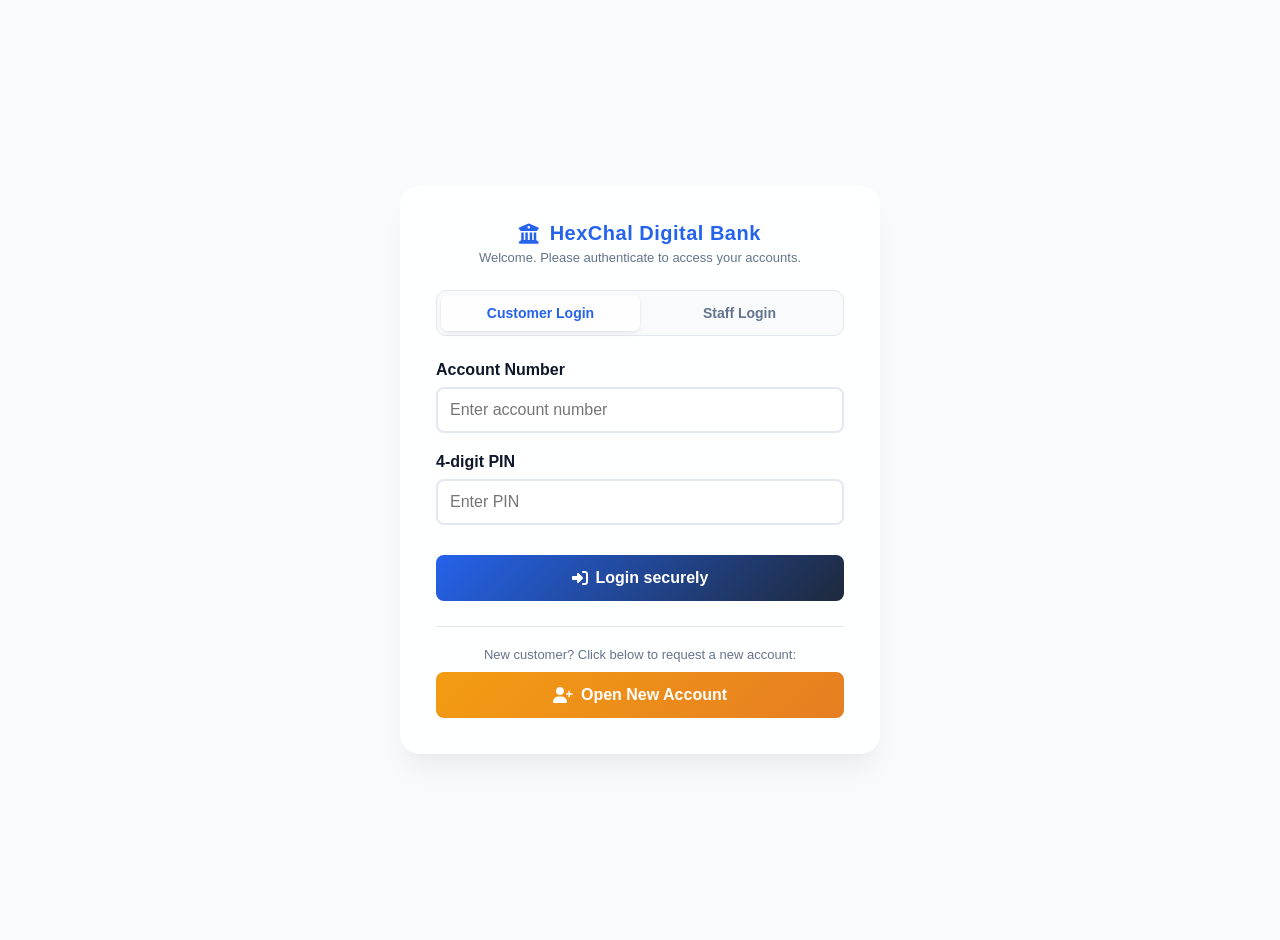
==== commit ecd21b4c: "Add files via upload" ====
--- a/index.html
+++ b/index.html
@@ -1,1119 +1,1233 @@
-<!DOCTYPE html>
-<html lang="en">
-<head>
-    <meta charset="UTF-8">
-    <meta name="viewport" content="width=device-width, initial-scale=1.0">
-    <title>Banking System - Fully Working</title>
-    <!-- Fonts -->
-    <link rel="preconnect" href="https://fonts.googleapis.com">
-    <link rel="preconnect" href="https://fonts.gstatic.com" crossorigin>
-    <link href="https://fonts.googleapis.com/css2?family=Plus+Jakarta+Sans:wght@300;400;500;600;700;800&display=swap" rel="stylesheet">
-    <link rel="stylesheet" href="./css/base.css" />
-    <link rel="stylesheet" href="./css/layout.css" />
-    <link rel="stylesheet" href="./css/components.css?v=20260529-ux" />
-    <link rel="stylesheet" href="./css/dashboard.css" />
-    <link rel="stylesheet" href="./css/auth.css" />
-    <!-- Libraries -->
-    <script async src="https://cdn.jsdelivr.net/npm/chart.js"></script>
-    <script async src="https://cdnjs.cloudflare.com/ajax/libs/jspdf/2.5.1/jspdf.umd.min.js"></script>
-    <script async src="https://cdnjs.cloudflare.com/ajax/libs/jspdf-autotable/3.5.28/jspdf.plugin.autotable.min.js"></script>
-    <link rel="stylesheet" href="https://cdnjs.cloudflare.com/ajax/libs/font-awesome/6.4.0/css/all.min.css">
-</head>
-<body>
-    <!-- Authentication Portal Page -->
-    <div id="authContainer" class="auth-container">
-        <div class="auth-card">
-            <div class="auth-header">
-                <h2><i class="fas fa-university"></i> SECURE BANKING SYSTEM</h2>
-                <p>Welcome. Please authenticate to access your accounts.</p>
-            </div>
-            
-            <div class="auth-tabs" id="authTabs">
-                <div class="auth-tab active" onclick="switchAuthTab('customer')">Customer Login</div>
-                <div class="auth-tab" onclick="switchAuthTab('staff')">Staff Login</div>
-            </div>
-            
-            <!-- Customer Login Form -->
-            <div id="customerLoginForm" class="auth-form-content active">
-                <div class="form-group">
-                    <label>Account Number</label>
-                    <input type="number" id="custAccNo" placeholder="Enter account number">
-                </div>
-                <div class="form-group">
-                    <label>4-digit PIN</label>
-                    <input type="password" id="custPin" maxlength="4" placeholder="Enter PIN">
-                </div>
-                <button class="btn" onclick="loginCustomer()" style="width: 100%; justify-content: center; margin-top: 10px;">
-                    <i class="fas fa-sign-in-alt"></i> Login securely
-                </button>
-            </div>
-            
-            <!-- Staff Login Form -->
-            <div id="staffLoginForm" class="auth-form-content">
-                <div class="form-group">
-                    <label>Username</label>
-                    <input type="text" id="staffUsername" placeholder="Enter staff username">
-                </div>
-                <div class="form-group">
-                    <label>Password</label>
-                    <input type="password" id="staffPassword" placeholder="Enter password">
-                </div>
-                <button class="btn" onclick="loginStaff()" style="width: 100%; justify-content: center; margin-top: 10px;">
-                    <i class="fas fa-sign-in-alt"></i> Staff Secure Login
-                </button>
-            </div>
-
-            <!-- Customer Registration Form -->
-            <div id="authRegisterForm" class="auth-form-content">
-                <div class="form-group">
-                    <label>Full Name *</label>
-                    <input type="text" id="regName" placeholder="Enter full name">
-                </div>
-                <div class="form-group">
-                    <label>Father's Name *</label>
-                    <input type="text" id="regFather" placeholder="Enter father's name">
-                </div>
-                <div style="display: grid; grid-template-columns: 1fr 1fr; gap: 10px;">
-                    <div class="form-group">
-                        <label>Phone *</label>
-                        <input type="tel" id="regPhone" placeholder="Enter phone">
-                    </div>
-                    <div class="form-group">
-                        <label>Email *</label>
-                        <input type="email" id="regEmail" placeholder="Enter email">
+﻿<!DOCTYPE html>
+<html lang="en">
+<head>
+    <meta charset="UTF-8">
+    <meta name="viewport" content="width=device-width, initial-scale=1.0">
+    <title>HexChal Digital Bank</title>
+    <meta name="theme-color" content="#2563eb">
+    <meta name="description" content="HexChal Digital Bank customer and staff portal.">
+    <link rel="manifest" href="manifest.json">
+    <!-- Fonts -->
+    <link rel="preconnect" href="https://fonts.googleapis.com">
+    <link rel="preconnect" href="https://fonts.gstatic.com" crossorigin>
+    <link href="https://fonts.googleapis.com/css2?family=Plus+Jakarta+Sans:wght@300;400;500;600;700;800&display=swap" rel="stylesheet">
+    <link rel="stylesheet" href="base.css" />
+    <link rel="stylesheet" href="layout.css" />
+    <link rel="stylesheet" href="components.css?v=20260529-ux" />
+    <link rel="stylesheet" href="dashboard.css" />
+    <link rel="stylesheet" href="auth.css" />
+    <!-- Libraries -->
+    <script defer src="https://cdn.jsdelivr.net/npm/chart.js"></script>
+    <script defer src="https://cdnjs.cloudflare.com/ajax/libs/jspdf/2.5.1/jspdf.umd.min.js"></script>
+    <script defer src="https://cdnjs.cloudflare.com/ajax/libs/jspdf-autotable/3.5.28/jspdf.plugin.autotable.min.js"></script>
+    <link rel="stylesheet" href="https://cdnjs.cloudflare.com/ajax/libs/font-awesome/6.4.0/css/all.min.css">
+</head>
+<body>
+    <!-- Authentication Portal Page -->
+    <div id="authContainer" class="auth-container">
+        <div class="auth-card">
+            <div class="auth-header">
+                <h2><i class="fas fa-university"></i> HexChal Digital Bank</h2>
+                <p>Welcome. Please authenticate to access your accounts.</p>
+            </div>
+            
+            <div class="auth-tabs" id="authTabs">
+                <div class="auth-tab active" onclick="switchAuthTab('customer')">Customer Login</div>
+                <div class="auth-tab" onclick="switchAuthTab('staff')">Staff Login</div>
+            </div>
+            
+            <!-- Customer Login Form -->
+            <div id="customerLoginForm" class="auth-form-content active">
+                <div class="form-group">
+                    <label>Account Number</label>
+                    <input type="number" id="custAccNo" placeholder="Enter account number">
+                </div>
+                <div class="form-group">
+                    <label>4-digit PIN</label>
+                    <input type="password" id="custPin" maxlength="4" placeholder="Enter PIN">
+                </div>
+                <button class="btn" onclick="loginCustomer()" style="width: 100%; justify-content: center; margin-top: 10px;">
+                    <i class="fas fa-sign-in-alt"></i> Login securely
+                </button>
+            </div>
+            
+            <!-- Staff Login Form -->
+            <div id="staffLoginForm" class="auth-form-content">
+                <div class="form-group">
+                    <label>Username</label>
+                    <input type="text" id="staffUsername" placeholder="Enter staff username">
+                </div>
+                <div class="form-group">
+                    <label>Password</label>
+                    <input type="password" id="staffPassword" placeholder="Enter password">
+                </div>
+                <button class="btn" onclick="loginStaff()" style="width: 100%; justify-content: center; margin-top: 10px;">
+                    <i class="fas fa-sign-in-alt"></i> Staff Secure Login
+                </button>
+            </div>
+
+            <!-- Customer Registration Form -->
+            <div id="authRegisterForm" class="auth-form-content">
+                <div class="form-group">
+                    <label>Full Name *</label>
+                    <input type="text" id="regName" placeholder="Enter full name">
+                </div>
+                <div class="form-group">
+                    <label>Father's Name *</label>
+                    <input type="text" id="regFather" placeholder="Enter father's name">
+                </div>
+                <div style="display: grid; grid-template-columns: 1fr 1fr; gap: 10px;">
+                    <div class="form-group">
+                        <label>Phone *</label>
+                        <input type="tel" id="regPhone" placeholder="Enter phone">
+                    </div>
+                    <div class="form-group">
+                        <label>Email *</label>
+                        <input type="email" id="regEmail" placeholder="Enter email">
+                    </div>
+                </div>
+                <div style="display: grid; grid-template-columns: 1fr 1fr; gap: 10px;">
+                    <div class="form-group">
+                        <label>Aadhaar (12 digits) *</label>
+                        <input type="text" id="regAadhaar" maxlength="12" placeholder="Enter Aadhaar">
+                    </div>
+                    <div class="form-group">
+                        <label>4-digit PIN *</label>
+                        <input type="password" id="regPin" maxlength="4" placeholder="Choose PIN">
+                    </div>
+                </div>
+                <div style="display: grid; grid-template-columns: 1fr 1fr; gap: 10px;">
+                    <div class="form-group">
+                        <label>Account Type</label>
+                        <select id="regType">
+                            <option value="Savings">Savings Account</option>
+                            <option value="Current">Current Account</option>
+                        </select>
+                    </div>
+                    <div class="form-group">
+                        <label>Initial Deposit (Rs.) *</label>
+                        <input type="number" id="regDeposit" placeholder="Initial deposit">
+                    </div>
+                </div>
+                <div class="form-group">
+                    <label>Address</label>
+                    <textarea id="regAddress" rows="2" placeholder="Enter address"></textarea>
+                </div>
+                <div style="display: flex; gap: 10px; margin-top: 10px;">
+                    <button class="btn btn-danger" onclick="cancelRegistration()" style="flex: 1; justify-content: center;">
+                        Cancel
+                    </button>
+                    <button class="btn btn-success" onclick="registerCustomer()" style="flex: 1; justify-content: center;">
+                        Submit Account
+                    </button>
+                </div>
+            </div>
+            
+            <div id="authResult" style="margin-top: 15px;"></div>
+            
+            <div class="auth-footer" id="authFooter">
+                <p>New customer? Click below to request a new account:</p>
+                <button class="btn btn-warning" onclick="showRegistration()" style="width: 100%; justify-content: center; margin-top: 10px;">
+                    <i class="fas fa-user-plus"></i> Open New Account
+                </button>
+            </div>
+        </div>
+    </div>
+
+    <!-- Main Banking App Dashboard Panel -->
+    <div class="container" id="appContainer" style="display: none;">
+        <!-- Header -->
+        <div class="header">
+            <h1><i class="fas fa-university"></i> HexChal Digital Bank</h1>
+            <div class="header-actions">
+                <div class="notification-wrapper">
+                    <button class="icon-action-btn" onclick="toggleNotificationPanel()" aria-label="Open notifications">
+                        <i class="fas fa-bell"></i>
+                        <span id="notificationCount" class="notification-count">0</span>
+                    </button>
+                    <button class="notification-preview-btn" onclick="toggleNotificationPanel()" type="button">
+                        <span class="notification-preview-label">Latest notification</span>
+                        <strong id="latestNotificationPreview">No new updates</strong>
+                    </button>
+                    <div id="notificationPanel" class="notification-panel">
+                        <div class="notification-panel-header">
+                            <div>
+                                <h3>Notifications</h3>
+                                <p id="notificationSummary" class="notification-summary">No notifications yet.</p>
+                            </div>
+                            <button class="link-btn" onclick="clearNotifications()">Clear</button>
+                        </div>
+                        <div id="notificationList" class="notification-list">
+                            <p class="empty-state">No notifications yet.</p>
+                        </div>
                     </div>
                 </div>
-                <div style="display: grid; grid-template-columns: 1fr 1fr; gap: 10px;">
-                    <div class="form-group">
-                        <label>Aadhaar (12 digits) *</label>
-                        <input type="text" id="regAadhaar" maxlength="12" placeholder="Enter Aadhaar">
-                    </div>
-                    <div class="form-group">
-                        <label>4-digit PIN *</label>
-                        <input type="password" id="regPin" maxlength="4" placeholder="Choose PIN">
-                    </div>
-                </div>
-                <div style="display: grid; grid-template-columns: 1fr 1fr; gap: 10px;">
-                    <div class="form-group">
-                        <label>Account Type</label>
-                        <select id="regType">
-                            <option value="Savings">Savings Account</option>
-                            <option value="Current">Current Account</option>
-                        </select>
-                    </div>
-                    <div class="form-group">
-                        <label>Initial Deposit (₹) *</label>
-                        <input type="number" id="regDeposit" placeholder="Initial deposit">
-                    </div>
-                </div>
-                <div class="form-group">
-                    <label>Address</label>
-                    <textarea id="regAddress" rows="2" placeholder="Enter address"></textarea>
-                </div>
-                <div style="display: flex; gap: 10px; margin-top: 10px;">
-                    <button class="btn btn-danger" onclick="cancelRegistration()" style="flex: 1; justify-content: center;">
-                        Cancel
-                    </button>
-                    <button class="btn btn-success" onclick="registerCustomer()" style="flex: 1; justify-content: center;">
-                        Submit Account
-                    </button>
-                </div>
-            </div>
-            
-            <div id="authResult" style="margin-top: 15px;"></div>
-            
-            <div class="auth-footer" id="authFooter">
-                <p>New customer? Click below to request a new account:</p>
-                <button class="btn btn-warning" onclick="showRegistration()" style="width: 100%; justify-content: center; margin-top: 10px;">
-                    <i class="fas fa-user-plus"></i> Open New Account
+                <button class="theme-toggle" onclick="toggleTheme()">
+                    <i class="fas fa-moon"></i> Dark Mode
                 </button>
             </div>
         </div>
-    </div>
-
-    <!-- Main Banking App Dashboard Panel -->
-    <div class="container" id="appContainer" style="display: none;">
-        <!-- Header -->
-        <div class="header">
-            <h1><i class="fas fa-university"></i> Banking System</h1>
-            <button class="theme-toggle" onclick="toggleTheme()">
-                <i class="fas fa-moon"></i> Dark Mode
-            </button>
-        </div>
-
-        <!-- Main Layout -->
-        <div class="main-layout">
-            <!-- Sidebar Menu -->
-            <div class="sidebar">
-                <div class="user-profile-badge" id="userProfileBadge" style="margin-bottom: 20px; padding-bottom: 15px; border-bottom: 1px solid var(--border-color); text-align: center;">
-                    <i class="fas fa-user-circle" style="font-size: 40px; color: var(--secondary-color); margin-bottom: 8px;"></i>
-                    <h4 id="sidebarUserName">Guest</h4>
-                    <span id="sidebarUserRole" style="font-size: 11px; background: rgba(37, 99, 235, 0.15); color: var(--secondary-color); padding: 2px 8px; border-radius: 10px; font-weight: bold;">Role</span>
-                </div>
-
-                <!-- Customer Side Menu -->
-                <div id="customerMenu" style="display: none;">
-                    <div class="menu-item active" onclick="showSection('custDashboard')">
-                        <i class="fas fa-tachometer-alt"></i> Dashboard
-                    </div>
-                    <div class="menu-item" onclick="showSection('transfer')">
-                        <i class="fas fa-exchange-alt"></i> Send Money
-                    </div>
-                    <div class="menu-item" onclick="showSection('payBills')">
-                        <i class="fas fa-file-invoice-dollar"></i> Pay Utility Bills
-                    </div>
+
+        <!-- Main Layout -->
+        <div class="main-layout">
+            <!-- Sidebar Menu -->
+            <div class="sidebar">
+                <div class="user-profile-badge" id="userProfileBadge" style="margin-bottom: 20px; padding-bottom: 15px; border-bottom: 1px solid var(--border-color); text-align: center;">
+                    <i class="fas fa-user-circle" style="font-size: 40px; color: var(--secondary-color); margin-bottom: 8px;"></i>
+                    <h4 id="sidebarUserName">Guest</h4>
+                    <span id="sidebarUserRole" style="font-size: 11px; background: rgba(37, 99, 235, 0.15); color: var(--secondary-color); padding: 2px 8px; border-radius: 10px; font-weight: bold;">Role</span>
+                </div>
+
+                <!-- Customer Side Menu -->
+                <div id="customerMenu" style="display: none;">
+                    <div class="menu-item active" onclick="showSection('custDashboard')">
+                        <i class="fas fa-tachometer-alt"></i> Dashboard
+                    </div>
+                    <div class="menu-item" onclick="showSection('transfer')">
+                        <i class="fas fa-exchange-alt"></i> Send Money
+                    </div>
+                    <div class="menu-item" onclick="showSection('payBills')">
+                        <i class="fas fa-file-invoice-dollar"></i> Pay Utility Bills
+                    </div>
                     <div class="menu-item" onclick="showSection('loan')">
                         <i class="fas fa-hand-holding-usd"></i> Apply Loan
+                    </div>
+                    <div class="menu-item" onclick="showSection('customerLoans')">
+                        <i class="fas fa-credit-card"></i> My Loans / Pay EMI
                     </div>
                     <div class="menu-item" onclick="showSection('cards')">
                         <i class="fas fa-credit-card"></i> Cards Settings
                     </div>
-                    <div class="menu-item" onclick="showSection('reports')">
-                        <i class="fas fa-chart-line"></i> My Statements
+                    <div class="menu-item" onclick="showSection('reports')">
+                        <i class="fas fa-chart-line"></i> My Statements
+                    </div>
+                    <div class="menu-item" onclick="showSection('custSettings')">
+                        <i class="fas fa-cog"></i> Settings
+                    </div>
+                </div>
+
+                <!-- Staff Side Menu -->
+                <div id="staffMenu" style="display: none;">
+                    <div class="menu-item active" onclick="showSection('dashboard')">
+                        <i class="fas fa-chart-pie"></i> Bank Dashboard
+                    </div>
+                    <div class="menu-item" onclick="showSection('create')">
+                        <i class="fas fa-user-plus"></i> Open Account
+                    </div>
+                    <div class="menu-item" onclick="showSection('accounts')">
+                        <i class="fas fa-users"></i> Accounts Directory
+                    </div>
+                    <div class="menu-item" onclick="showSection('search')">
+                        <i class="fas fa-search"></i> Search Account
+                    </div>
+                    <div class="menu-item" onclick="showSection('deposit')">
+                        <i class="fas fa-cash-register"></i> Cash Counter
+                    </div>
+                    <div class="menu-item" onclick="showSection('withdraw')">
+                        <i class="fas fa-wallet"></i> Cash Withdrawal
+                    </div>
+                    <div class="menu-item" onclick="showSection('transfer')">
+                        <i class="fas fa-exchange-alt"></i> Fund Transfer
+                    </div>
+                    <div class="menu-item" onclick="showSection('loanApprovals')">
+                        <i class="fas fa-tasks"></i> Loan Review Queue
                     </div>
-                    <div class="menu-item" onclick="showSection('custSettings')">
-                        <i class="fas fa-cog"></i> Settings
+                    <div class="menu-item" onclick="showSection('activeLoans')">
+                        <i class="fas fa-file-invoice-dollar"></i> Active Loans
+                    </div>
+                    <div class="menu-item" onclick="showSection('reports')">
+                        <i class="fas fa-chart-bar"></i> General Reports
+                    </div>
+                    <div class="menu-item" onclick="showSection('support')">
+                        <i class="fas fa-headset"></i> Support Desk
+                    </div>
+                </div>
+
+                <!-- Logout (shared) -->
+                <div class="menu-item" onclick="logout()" style="margin-top: 30px; border-top: 1px solid var(--border-color); color: var(--accent-color);">
+                    <i class="fas fa-sign-out-alt"></i> Logout
+                </div>
+            </div>
+
+            <!-- Content Area -->
+            <div class="content-area">
+                <!-- Customer Dashboard -->
+                <div id="custDashboard" class="section">
+                    <h2><i class="fas fa-tachometer-alt"></i> My Account Summary</h2>
+                    
+                    <div class="dashboard-grid" style="display: grid; grid-template-columns: 1.2fr 2fr; gap: 30px; margin-top: 20px;">
+                        <!-- Card Column -->
+                        <div style="display: flex; flex-direction: column; gap: 20px;">
+                            <!-- Virtual Card -->
+                            <div class="debit-card-visual" id="virtualCardVisual">
+                                <div class="card-logo">
+                                    <i class="fas fa-university"></i> HEXCHAL BANK
+                                </div>
+                                <div class="card-chip"></div>
+                                <div class="card-number" id="cardNoDisplay">**** **** **** ****</div>
+                                <div class="card-bottom">
+                                    <div class="card-holder">
+                                        <label>CARD HOLDER</label>
+                                        <div id="cardHolderDisplay">John Doe</div>
+                                    </div>
+                                    <div class="card-expiry">
+                                        <label>EXPIRES</label>
+                                        <div id="cardExpiryDisplay">12/30</div>
+                                    </div>
+                                </div>
+                            </div>
+                            
+                            <!-- Quick Stats -->
+                            <div style="background: var(--card-bg); padding: 20px; border-radius: 12px; border: 1px solid var(--border-color); box-shadow: var(--shadow);">
+                                <div style="display: flex; justify-content: space-between; align-items: center;">
+                                    <div>
+                                        <p style="color: #64748b; font-size: 12px; font-weight: 600; text-transform: uppercase;">Available Balance</p>
+                                        <h2 style="font-size: 28px; font-weight: 700; margin-top: 5px; color: var(--secondary-color);" id="custBalanceDisplay">Rs. 0.00</h2>
+                                    </div>
+                                    <i class="fas fa-coins" style="font-size: 32px; color: var(--warning-color); opacity: 0.8;"></i>
+                                </div>
+                            </div>
+                        </div>
+                        
+                        <!-- Quick Details -->
+                        <div style="background: var(--card-bg); padding: 25px; border-radius: 16px; border: 1px solid var(--border-color); box-shadow: var(--shadow); display: flex; flex-direction: column; justify-content: space-between;">
+                            <h3 style="color: var(--secondary-color); border-bottom: 2px solid var(--secondary-color); padding-bottom: 8px; font-size: 18px;"><i class="fas fa-info-circle"></i> Account Profile</h3>
+                            <div style="display: grid; grid-template-columns: 1fr 1fr; gap: 15px; margin-top: 15px; font-size: 14px;">
+                                <p><strong>Account No:</strong> <span id="profAccNo">N/A</span></p>
+                                <p><strong>Account Type:</strong> <span id="profAccType">N/A</span></p>
+                                <p><strong>Phone Number:</strong> <span id="profPhone">N/A</span></p>
+                                <p><strong>Email Address:</strong> <span id="profEmail">N/A</span></p>
+                                <p><strong>Aadhaar Number:</strong> <span id="profAadhaar">N/A</span></p>
+                                <p><strong>Status:</strong> <span id="profStatus" style="font-weight: bold; color: var(--success-color);">Active</span></p>
+                            </div>
+                            <div style="margin-top: 15px; font-size: 14px;">
+                                <p><strong>Registered Address:</strong></p>
+                                <p id="profAddress" style="color: #64748b; margin-top: 5px;">N/A</p>
+                            </div>
+                        </div>
+                    </div>
+                    
+                    <!-- Recent Transactions for Customer -->
+                    <div style="background: var(--card-bg); padding: 25px; border-radius: 16px; border: 1px solid var(--border-color); box-shadow: var(--shadow); margin-top: 30px;">
+                        <h3><i class="fas fa-history"></i> Recent Transactions</h3>
+                        <div class="table-container" style="margin-top: 15px; max-height: 250px; overflow-y: auto;">
+                            <table class="accounts-table" style="font-size: 14px; margin: 0;">
+                                <thead>
+                                    <tr>
+                                        <th>Date</th>
+                                        <th>Type</th>
+                                        <th>Description</th>
+                                        <th>Mode</th>
+                                        <th>Amount</th>
+                                    </tr>
+                                </thead>
+                                <tbody id="custTransactionsBody">
+                                    <!-- Loaded via JavaScript -->
+                                </tbody>
+                            </table>
+                        </div>
+                    </div>
+                </div>
+
+                <!-- Pay Utility Bills Section -->
+                <div id="payBills" class="section">
+                    <h2><i class="fas fa-file-invoice-dollar"></i> Pay Utility Bills</h2>
+                    <div class="form-group" style="background: var(--card-bg); padding: 25px; border-radius: 16px; border: 1px solid var(--border-color); margin-top: 20px; box-shadow: var(--shadow); max-width: 600px;">
+                        <div class="form-group">
+                            <label>Select Utility Bill Type</label>
+                            <select id="billType" onchange="onBillTypeChange()">
+                                <option value="Electricity">Electricity Bill</option>
+                                <option value="Mobile">Mobile Recharge / Postpaid</option>
+                                <option value="DTH">DTH TV Recharge</option>
+                                <option value="Water">Water Bill</option>
+                            </select>
+                        </div>
+                        
+                        <div class="form-group">
+                            <label id="billProviderLabel">Provider</label>
+                            <select id="billProvider">
+                                <!-- Dynamic selection -->
+                            </select>
+                        </div>
+                        
+                        <div class="form-group">
+                            <label id="billNumberLabel">Consumer Number *</label>
+                            <input type="text" id="billNumber" placeholder="Enter number">
+                        </div>
+                        
+                        <div class="form-group">
+                            <label>Bill Amount * (Rs.)</label>
+                            <input type="number" id="billAmount" placeholder="Enter amount">
+                        </div>
+                        
+                        <div class="form-group">
+                            <label>Confirm 4-digit PIN *</label>
+                            <input type="password" id="billPin" maxlength="4" placeholder="Enter PIN">
+                        </div>
+                        
+                        <button class="btn" onclick="payUtilityBill()">
+                            <i class="fas fa-receipt"></i> Process Bill Payment
+                        </button>
+                        
+                        <div id="billResult" style="margin-top: 15px;"></div>
+                    </div>
+                </div>
+
+                <!-- Cards Management Section -->
+                <div id="cards" class="section">
+                    <h2><i class="fas fa-credit-card"></i> Card Settings</h2>
+                    <div style="display: grid; grid-template-columns: 1fr 1.2fr; gap: 30px; margin-top: 20px;">
+                        <!-- Card Visual Display -->
+                        <div style="display: flex; flex-direction: column; align-items: center; gap: 20px;">
+                            <div class="debit-card-visual" id="settingsCardVisual" style="background: linear-gradient(135deg, #0f172a, #2563eb);">
+                                <div class="card-logo">
+                                    <i class="fas fa-university"></i> HEXCHAL BANK
+                                </div>
+                                <div class="card-chip"></div>
+                                <div class="card-number" id="settingsCardNo">**** **** **** ****</div>
+                                <div class="card-bottom">
+                                    <div class="card-holder">
+                                        <label>CARD HOLDER</label>
+                                        <div id="settingsCardHolder">John Doe</div>
+                                    </div>
+                                    <div class="card-expiry">
+                                        <label>EXPIRES</label>
+                                        <div id="settingsCardExpiry">12/30</div>
+                                    </div>
+                                </div>
+                            </div>
+                            <p style="color: #64748b; font-size: 13px;"><i class="fas fa-info-circle"></i> Standard virtual Debit Card issued for active accounts.</p>
+                        </div>
+                        
+                        <!-- Card Management Settings -->
+                        <div style="background: var(--card-bg); padding: 25px; border-radius: 16px; border: 1px solid var(--border-color); box-shadow: var(--shadow);">
+                            <h3 style="color: var(--secondary-color); border-bottom: 2px solid var(--secondary-color); padding-bottom: 10px; margin-bottom: 20px; font-size: 18px;">
+                                <i class="fas fa-sliders-h"></i> Manage Card Settings
+                            </h3>
+                            
+                            <div class="form-group" style="display: flex; justify-content: space-between; align-items: center; padding: 15px; border: 1px solid var(--border-color); border-radius: 8px; margin-bottom: 15px; background: var(--bg-color);">
+                                <div>
+                                    <h4 style="font-size: 14px; font-weight: 600;">Block/Freeze Card</h4>
+                                    <p style="font-size: 11px; color: #64748b;">Lock card online transactions</p>
+                                </div>
+                                <input type="checkbox" id="cardStatusToggle" onchange="toggleCardBlock()" style="width: 40px; height: 20px; cursor: pointer;">
+                            </div>
+                            
+                            <div class="form-group">
+                                <label>Daily ATM Withdrawal Limit (Rs.)</label>
+                                <input type="number" id="cardAtmLimit" value="20000">
+                            </div>
+                            
+                            <div class="form-group">
+                                <label>Daily Online Transaction Limit (Rs.)</label>
+                                <input type="number" id="cardOnlineLimit" value="50000">
+                            </div>
+                            
+                            <button class="btn" onclick="saveCardLimits()">
+                                <i class="fas fa-save"></i> Save Card Preferences
+                            </button>
+                            
+                            <div id="cardSettingsResult" style="margin-top: 15px;"></div>
+                        </div>
+                    </div>
+                </div>
+
+                <!-- Customer Profile Settings Section -->
+                <div id="custSettings" class="section">
+                    <h2><i class="fas fa-cog"></i> Profile Settings</h2>
+                    <div style="background: var(--card-bg); padding: 25px; border-radius: 16px; border: 1px solid var(--border-color); margin-top: 20px; box-shadow: var(--shadow); max-width: 500px;">
+                        <h3 style="color: var(--secondary-color); border-bottom: 2px solid var(--secondary-color); padding-bottom: 10px; margin-bottom: 20px; font-size: 18px;">
+                            <i class="fas fa-key"></i> Change account PIN
+                        </h3>
+                        <div class="form-group">
+                            <label>Current 4-digit PIN *</label>
+                            <input type="password" id="settingsOldPin" maxlength="4" placeholder="Enter current PIN">
+                        </div>
+                        <div class="form-group">
+                            <label>Choose New 4-digit PIN *</label>
+                            <input type="password" id="settingsNewPin" maxlength="4" placeholder="Enter new PIN">
+                        </div>
+                        <div class="form-group">
+                            <label>Confirm New PIN *</label>
+                            <input type="password" id="settingsConfPin" maxlength="4" placeholder="Confirm new PIN">
+                        </div>
+                        <button class="btn" onclick="changeCustomerPin()">
+                            <i class="fas fa-save"></i> Update PIN
+                        </button>
+                        
+                        <div id="settingsResult" style="margin-top: 15px;"></div>
                     </div>
                 </div>
 
-                <!-- Staff Side Menu -->
-                <div id="staffMenu" style="display: none;">
-                    <div class="menu-item active" onclick="showSection('dashboard')">
-                        <i class="fas fa-chart-pie"></i> Bank Dashboard
+                <!-- Customer Loans & EMI Payment -->
+                <div id="customerLoans" class="section">
+                    <h2><i class="fas fa-credit-card"></i> My Loans / Pay EMI</h2>
+                    <div id="customerLoanSummary" class="loan-summary-grid" style="margin-top: 20px;"></div>
+                    <div class="form-group" style="max-width: 260px; margin-top: 20px;">
+                        <label>4-digit PIN for EMI payment</label>
+                        <input type="password" id="loanRepayPin" maxlength="4" placeholder="Enter PIN">
                     </div>
-                    <div class="menu-item" onclick="showSection('create')">
-                        <i class="fas fa-user-plus"></i> Open Account
+                    <div class="table-container" style="margin-top: 15px;">
+                        <table class="accounts-table">
+                            <thead>
+                                <tr>
+                                    <th>Loan ID</th>
+                                    <th>Type</th>
+                                    <th>Principal</th>
+                                    <th>EMI</th>
+                                    <th>Outstanding</th>
+                                    <th>Months Left</th>
+                                    <th>Status</th>
+                                    <th>Pay Amount</th>
+                                    <th>Action</th>
+                                </tr>
+                            </thead>
+                            <tbody id="customerLoansTableBody">
+                                <!-- Loaded dynamically by Javascript -->
+                            </tbody>
+                        </table>
                     </div>
-                    <div class="menu-item" onclick="showSection('accounts')">
-                        <i class="fas fa-users"></i> Accounts Directory
-                    </div>
-                    <div class="menu-item" onclick="showSection('search')">
-                        <i class="fas fa-search"></i> Search Account
-                    </div>
-                    <div class="menu-item" onclick="showSection('deposit')">
-                        <i class="fas fa-cash-register"></i> Cash Counter
-                    </div>
-                    <div class="menu-item" onclick="showSection('withdraw')">
-                        <i class="fas fa-wallet"></i> Cash Withdrawal
-                    </div>
-                    <div class="menu-item" onclick="showSection('transfer')">
-                        <i class="fas fa-exchange-alt"></i> Fund Transfer
-                    </div>
-                    <div class="menu-item" onclick="showSection('loanApprovals')">
-                        <i class="fas fa-tasks"></i> Loan Review Queue
-                    </div>
-                    <div class="menu-item" onclick="showSection('reports')">
-                        <i class="fas fa-chart-bar"></i> General Reports
-                    </div>
-                    <div class="menu-item" onclick="showSection('support')">
-                        <i class="fas fa-headset"></i> Support Desk
-                    </div>
-                </div>
-
-                <!-- Logout (shared) -->
-                <div class="menu-item" onclick="logout()" style="margin-top: 30px; border-top: 1px solid var(--border-color); color: var(--accent-color);">
-                    <i class="fas fa-sign-out-alt"></i> Logout
-                </div>
-            </div>
-
-            <!-- Content Area -->
-            <div class="content-area">
-                <!-- Customer Dashboard -->
-                <div id="custDashboard" class="section">
-                    <h2><i class="fas fa-tachometer-alt"></i> My Account Summary</h2>
-                    
-                    <div class="dashboard-grid" style="display: grid; grid-template-columns: 1.2fr 2fr; gap: 30px; margin-top: 20px;">
-                        <!-- Card Column -->
-                        <div style="display: flex; flex-direction: column; gap: 20px;">
-                            <!-- Virtual Card -->
-                            <div class="debit-card-visual" id="virtualCardVisual">
-                                <div class="card-logo">
-                                    <i class="fas fa-university"></i> SECURE BANK
-                                </div>
-                                <div class="card-chip"></div>
-                                <div class="card-number" id="cardNoDisplay">•••• •••• •••• ••••</div>
-                                <div class="card-bottom">
-                                    <div class="card-holder">
-                                        <label>CARD HOLDER</label>
-                                        <div id="cardHolderDisplay">John Doe</div>
-                                    </div>
-                                    <div class="card-expiry">
-                                        <label>EXPIRES</label>
-                                        <div id="cardExpiryDisplay">12/30</div>
-                                    </div>
-                                </div>
-                            </div>
-                            
-                            <!-- Quick Stats -->
-                            <div style="background: var(--card-bg); padding: 20px; border-radius: 12px; border: 1px solid var(--border-color); box-shadow: var(--shadow);">
-                                <div style="display: flex; justify-content: space-between; align-items: center;">
-                                    <div>
-                                        <p style="color: #64748b; font-size: 12px; font-weight: 600; text-transform: uppercase;">Available Balance</p>
-                                        <h2 style="font-size: 28px; font-weight: 700; margin-top: 5px; color: var(--secondary-color);" id="custBalanceDisplay">₹0.00</h2>
-                                    </div>
-                                    <i class="fas fa-coins" style="font-size: 32px; color: var(--warning-color); opacity: 0.8;"></i>
-                                </div>
-                            </div>
-                        </div>
-                        
-                        <!-- Quick Details -->
-                        <div style="background: var(--card-bg); padding: 25px; border-radius: 16px; border: 1px solid var(--border-color); box-shadow: var(--shadow); display: flex; flex-direction: column; justify-content: space-between;">
-                            <h3 style="color: var(--secondary-color); border-bottom: 2px solid var(--secondary-color); padding-bottom: 8px; font-size: 18px;"><i class="fas fa-info-circle"></i> Account Profile</h3>
-                            <div style="display: grid; grid-template-columns: 1fr 1fr; gap: 15px; margin-top: 15px; font-size: 14px;">
-                                <p><strong>Account No:</strong> <span id="profAccNo">N/A</span></p>
-                                <p><strong>Account Type:</strong> <span id="profAccType">N/A</span></p>
-                                <p><strong>Phone Number:</strong> <span id="profPhone">N/A</span></p>
-                                <p><strong>Email Address:</strong> <span id="profEmail">N/A</span></p>
-                                <p><strong>Aadhaar Number:</strong> <span id="profAadhaar">N/A</span></p>
-                                <p><strong>Status:</strong> <span id="profStatus" style="font-weight: bold; color: var(--success-color);">Active</span></p>
-                            </div>
-                            <div style="margin-top: 15px; font-size: 14px;">
-                                <p><strong>Registered Address:</strong></p>
-                                <p id="profAddress" style="color: #64748b; margin-top: 5px;">N/A</p>
-                            </div>
-                        </div>
-                    </div>
-                    
-                    <!-- Recent Transactions for Customer -->
-                    <div style="background: var(--card-bg); padding: 25px; border-radius: 16px; border: 1px solid var(--border-color); box-shadow: var(--shadow); margin-top: 30px;">
-                        <h3><i class="fas fa-history"></i> Recent Transactions</h3>
-                        <div class="table-container" style="margin-top: 15px; max-height: 250px; overflow-y: auto;">
-                            <table class="accounts-table" style="font-size: 14px; margin: 0;">
-                                <thead>
-                                    <tr>
-                                        <th>Date</th>
-                                        <th>Type</th>
-                                        <th>Description</th>
-                                        <th>Mode</th>
-                                        <th>Amount</th>
-                                    </tr>
-                                </thead>
-                                <tbody id="custTransactionsBody">
-                                    <!-- Loaded via JavaScript -->
-                                </tbody>
-                            </table>
-                        </div>
-                    </div>
-                </div>
-
-                <!-- Pay Utility Bills Section -->
-                <div id="payBills" class="section">
-                    <h2><i class="fas fa-file-invoice-dollar"></i> Pay Utility Bills</h2>
-                    <div class="form-group" style="background: var(--card-bg); padding: 25px; border-radius: 16px; border: 1px solid var(--border-color); margin-top: 20px; box-shadow: var(--shadow); max-width: 600px;">
-                        <div class="form-group">
-                            <label>Select Utility Bill Type</label>
-                            <select id="billType" onchange="onBillTypeChange()">
-                                <option value="Electricity">Electricity Bill</option>
-                                <option value="Mobile">Mobile Recharge / Postpaid</option>
-                                <option value="DTH">DTH TV Recharge</option>
-                                <option value="Water">Water Bill</option>
-                            </select>
-                        </div>
-                        
-                        <div class="form-group">
-                            <label id="billProviderLabel">Provider</label>
-                            <select id="billProvider">
-                                <!-- Dynamic selection -->
-                            </select>
-                        </div>
-                        
-                        <div class="form-group">
-                            <label id="billNumberLabel">Consumer Number *</label>
-                            <input type="text" id="billNumber" placeholder="Enter number">
-                        </div>
-                        
-                        <div class="form-group">
-                            <label>Bill Amount * (₹)</label>
-                            <input type="number" id="billAmount" placeholder="Enter amount">
-                        </div>
-                        
-                        <div class="form-group">
-                            <label>Confirm 4-digit PIN *</label>
-                            <input type="password" id="billPin" maxlength="4" placeholder="Enter PIN">
-                        </div>
-                        
-                        <button class="btn" onclick="payUtilityBill()">
-                            <i class="fas fa-receipt"></i> Process Bill Payment
-                        </button>
-                        
-                        <div id="billResult" style="margin-top: 15px;"></div>
-                    </div>
-                </div>
-
-                <!-- Cards Management Section -->
-                <div id="cards" class="section">
-                    <h2><i class="fas fa-credit-card"></i> Card Settings</h2>
-                    <div style="display: grid; grid-template-columns: 1fr 1.2fr; gap: 30px; margin-top: 20px;">
-                        <!-- Card Visual Display -->
-                        <div style="display: flex; flex-direction: column; align-items: center; gap: 20px;">
-                            <div class="debit-card-visual" id="settingsCardVisual" style="background: linear-gradient(135deg, #0f172a, #2563eb);">
-                                <div class="card-logo">
-                                    <i class="fas fa-university"></i> SECURE BANK
-                                </div>
-                                <div class="card-chip"></div>
-                                <div class="card-number" id="settingsCardNo">•••• •••• •••• ••••</div>
-                                <div class="card-bottom">
-                                    <div class="card-holder">
-                                        <label>CARD HOLDER</label>
-                                        <div id="settingsCardHolder">John Doe</div>
-                                    </div>
-                                    <div class="card-expiry">
-                                        <label>EXPIRES</label>
-                                        <div id="settingsCardExpiry">12/30</div>
-                                    </div>
-                                </div>
-                            </div>
-                            <p style="color: #64748b; font-size: 13px;"><i class="fas fa-info-circle"></i> Standard virtual Debit Card issued for active accounts.</p>
-                        </div>
-                        
-                        <!-- Card Management Settings -->
-                        <div style="background: var(--card-bg); padding: 25px; border-radius: 16px; border: 1px solid var(--border-color); box-shadow: var(--shadow);">
-                            <h3 style="color: var(--secondary-color); border-bottom: 2px solid var(--secondary-color); padding-bottom: 10px; margin-bottom: 20px; font-size: 18px;">
-                                <i class="fas fa-sliders-h"></i> Manage Card Settings
-                            </h3>
-                            
-                            <div class="form-group" style="display: flex; justify-content: space-between; align-items: center; padding: 15px; border: 1px solid var(--border-color); border-radius: 8px; margin-bottom: 15px; background: var(--bg-color);">
-                                <div>
-                                    <h4 style="font-size: 14px; font-weight: 600;">Block/Freeze Card</h4>
-                                    <p style="font-size: 11px; color: #64748b;">Lock card online transactions</p>
-                                </div>
-                                <input type="checkbox" id="cardStatusToggle" onchange="toggleCardBlock()" style="width: 40px; height: 20px; cursor: pointer;">
-                            </div>
-                            
-                            <div class="form-group">
-                                <label>Daily ATM Withdrawal Limit (₹)</label>
-                                <input type="number" id="cardAtmLimit" value="20000">
-                            </div>
-                            
-                            <div class="form-group">
-                                <label>Daily Online Transaction Limit (₹)</label>
-                                <input type="number" id="cardOnlineLimit" value="50000">
-                            </div>
-                            
-                            <button class="btn" onclick="saveCardLimits()">
-                                <i class="fas fa-save"></i> Save Card Preferences
-                            </button>
-                            
-                            <div id="cardSettingsResult" style="margin-top: 15px;"></div>
-                        </div>
-                    </div>
-                </div>
-
-                <!-- Customer Profile Settings Section -->
-                <div id="custSettings" class="section">
-                    <h2><i class="fas fa-cog"></i> Profile Settings</h2>
-                    <div style="background: var(--card-bg); padding: 25px; border-radius: 16px; border: 1px solid var(--border-color); margin-top: 20px; box-shadow: var(--shadow); max-width: 500px;">
-                        <h3 style="color: var(--secondary-color); border-bottom: 2px solid var(--secondary-color); padding-bottom: 10px; margin-bottom: 20px; font-size: 18px;">
-                            <i class="fas fa-key"></i> Change account PIN
-                        </h3>
-                        <div class="form-group">
-                            <label>Current 4-digit PIN *</label>
-                            <input type="password" id="settingsOldPin" maxlength="4" placeholder="Enter current PIN">
-                        </div>
-                        <div class="form-group">
-                            <label>Choose New 4-digit PIN *</label>
-                            <input type="password" id="settingsNewPin" maxlength="4" placeholder="Enter new PIN">
-                        </div>
-                        <div class="form-group">
-                            <label>Confirm New PIN *</label>
-                            <input type="password" id="settingsConfPin" maxlength="4" placeholder="Confirm new PIN">
-                        </div>
-                        <button class="btn" onclick="changeCustomerPin()">
-                            <i class="fas fa-save"></i> Update PIN
-                        </button>
-                        
-                        <div id="settingsResult" style="margin-top: 15px;"></div>
-                    </div>
+                    <div id="customerLoansResult" style="margin-top: 15px;"></div>
                 </div>
 
                 <!-- Staff Loan Approvals Review Panel -->
                 <div id="loanApprovals" class="section">
                     <h2><i class="fas fa-tasks"></i> Loan Review Queue</h2>
+                    <div class="table-container" style="margin-top: 20px;">
+                        <table class="accounts-table">
+                            <thead>
+                                <tr>
+                                    <th>App ID</th>
+                                    <th>Account No</th>
+                                    <th>Applicant Name</th>
+                                    <th>Loan Type</th>
+                                    <th>Amount</th>
+                                    <th>Monthly EMI</th>
+                                    <th>Income</th>
+                                    <th>Actions</th>
+                                </tr>
+                            </thead>
+                            <tbody id="loanReviewTableBody">
+                                <!-- Loaded dynamically by Javascript -->
+                            </tbody>
+                        </table>
+                    </div>
+                    <div id="loanApprovalResult" style="margin-top: 15px;"></div>
+                </div>
+
+                <!-- Staff Active Loans Panel -->
+                <div id="activeLoans" class="section">
+                    <h2><i class="fas fa-file-invoice-dollar"></i> Active Loans</h2>
                     <div class="table-container" style="margin-top: 20px;">
                         <table class="accounts-table">
                             <thead>
                                 <tr>
-                                    <th>App ID</th>
+                                    <th>Loan ID</th>
                                     <th>Account No</th>
-                                    <th>Applicant Name</th>
-                                    <th>Loan Type</th>
-                                    <th>Amount</th>
-                                    <th>Monthly EMI</th>
-                                    <th>Income</th>
-                                    <th>Actions</th>
+                                    <th>Customer</th>
+                                    <th>Type</th>
+                                    <th>Principal</th>
+                                    <th>EMI</th>
+                                    <th>Outstanding</th>
+                                    <th>Progress</th>
+                                    <th>Remaining</th>
                                 </tr>
                             </thead>
-                            <tbody id="loanReviewTableBody">
+                            <tbody id="activeLoansTableBody">
                                 <!-- Loaded dynamically by Javascript -->
                             </tbody>
                         </table>
                     </div>
-                    <div id="loanApprovalResult" style="margin-top: 15px;"></div>
                 </div>
 
                 <!-- Dashboard -->
                 <div id="dashboard" class="section">
-                    <h2><i class="fas fa-tachometer-alt"></i> Dashboard Overview</h2>
-                    <div id="dashboardContent" style="margin-top: 20px;">
-                        
-                        <!-- Stats Grid -->
-                        <div class="dashboard-stats">
-                            <div class="stat-card stat-card-clickable" onclick="openDashboardMetric('deposits')" role="button" tabindex="0" title="View all deposit accounts">
-                                <div class="stat-icon" style="background: rgba(52, 152, 219, 0.1); color: var(--secondary-color);">
-                                    <i class="fas fa-wallet"></i>
+                    <h2><i class="fas fa-tachometer-alt"></i> Dashboard Overview</h2>
+                    <div id="dashboardContent" style="margin-top: 20px;">
+                        
+                        <!-- Stats Grid -->
+                        <div class="dashboard-stats">
+                            <div class="stat-card stat-card-clickable" onclick="openDashboardMetric('deposits')" role="button" tabindex="0" title="View all deposit accounts">
+                                <div class="stat-icon" style="background: rgba(52, 152, 219, 0.1); color: var(--secondary-color);">
+                                    <i class="fas fa-wallet"></i>
                                 </div>
                                 <div class="stat-info">
-                                    <h3>Total Deposits</h3>
-                                    <p id="statTotalDeposits">₹0</p>
+                                    <h3>Today's Credits</h3>
+                                    <p id="statTotalDeposits">Rs. 0</p>
                                 </div>
                             </div>
-                            <div class="stat-card stat-card-clickable" onclick="openDashboardMetric('activeAccounts')" role="button" tabindex="0" title="View active accounts">
-                                <div class="stat-icon" style="background: rgba(39, 174, 96, 0.1); color: var(--success-color);">
-                                    <i class="fas fa-users"></i>
-                                </div>
-                                <div class="stat-info">
-                                    <h3>Active Accounts</h3>
-                                    <p id="statActiveAccounts">0</p>
-                                </div>
-                            </div>
-                            <div class="stat-card stat-card-clickable" onclick="openDashboardMetric('lockedAccounts')" role="button" tabindex="0" title="View locked accounts">
-                                <div class="stat-icon" style="background: rgba(231, 76, 60, 0.1); color: var(--accent-color);">
-                                    <i class="fas fa-user-slash"></i>
-                                </div>
-                                <div class="stat-info">
-                                    <h3>Locked Accounts</h3>
-                                    <p id="statLockedAccounts">0</p>
-                                </div>
-                            </div>
-                            <div class="stat-card stat-card-clickable" onclick="openDashboardMetric('activeLoans')" role="button" tabindex="0" title="View active loan queue">
-                                <div class="stat-icon" style="background: rgba(243, 156, 18, 0.1); color: var(--warning-color);">
-                                    <i class="fas fa-hand-holding-usd"></i>
-                                </div>
-                                <div class="stat-info">
-                                    <h3>Active Loans</h3>
-                                    <p id="statActiveLoans">0</p>
-                                </div>
+                            <div class="stat-card stat-card-clickable" onclick="openDashboardMetric('activeAccounts')" role="button" tabindex="0" title="View active accounts">
+                                <div class="stat-icon" style="background: rgba(39, 174, 96, 0.1); color: var(--success-color);">
+                                    <i class="fas fa-users"></i>
+                                </div>
+                                <div class="stat-info">
+                                    <h3>Active Accounts</h3>
+                                    <p id="statActiveAccounts">0</p>
+                                </div>
+                            </div>
+                            <div class="stat-card stat-card-clickable" onclick="openDashboardMetric('lockedAccounts')" role="button" tabindex="0" title="View locked accounts">
+                                <div class="stat-icon" style="background: rgba(231, 76, 60, 0.1); color: var(--accent-color);">
+                                    <i class="fas fa-user-slash"></i>
+                                </div>
+                                <div class="stat-info">
+                                    <h3>Locked Accounts</h3>
+                                    <p id="statLockedAccounts">0</p>
+                                </div>
+                            </div>
+                            <div class="stat-card stat-card-clickable" onclick="openDashboardMetric('activeLoans')" role="button" tabindex="0" title="View active loan queue">
+                                <div class="stat-icon" style="background: rgba(243, 156, 18, 0.1); color: var(--warning-color);">
+                                    <i class="fas fa-hand-holding-usd"></i>
+                                </div>
+                                <div class="stat-info">
+                                    <h3>Active Loans</h3>
+                                    <p id="statActiveLoans">0</p>
+                                </div>
+                            </div>
+                        </div>
+
+                        <div style="background: var(--card-bg); padding: 20px; border-radius: 10px; border: 1px solid var(--border-color); margin-top: 30px;">
+                            <h3><i class="fas fa-calendar-day"></i> Date-wise Credits</h3>
+                            <div class="table-container" style="margin-top: 15px; max-height: 240px; overflow-y: auto;">
+                                <table class="accounts-table" style="font-size: 14px; margin: 0;">
+                                    <thead>
+                                        <tr>
+                                            <th>Date</th>
+                                            <th>Credit Count</th>
+                                            <th>Total Credited</th>
+                                        </tr>
+                                    </thead>
+                                    <tbody id="depositDateWiseBody">
+                                        <!-- Loaded via JavaScript -->
+                                    </tbody>
+                                </table>
                             </div>
                         </div>
 
                         <!-- Main Content Grid: Quick Search & Transactions -->
-                        <div class="dashboard-grid" style="display: grid; grid-template-columns: 1fr 2fr; gap: 30px; margin-top: 30px;">
-                            <!-- Left: Quick Search -->
-                            <div style="background: var(--card-bg); padding: 20px; border-radius: 10px; border: 1px solid var(--border-color); height: fit-content;">
-                                <h3><i class="fas fa-search"></i> Quick Account Search</h3>
-                                <div class="form-group" style="margin-top: 15px; margin-bottom: 10px;">
-                                    <input type="number" id="quickSearch" placeholder="Enter account number">
-                                </div>
-                                <button class="btn" onclick="quickSearchAccount()" style="width: 100%;">
-                                    <i class="fas fa-search"></i> Search Account
-                                </button>
-                                <div id="quickSearchResult" style="margin-top: 15px;"></div>
-                            </div>
-                            
-                            <!-- Right: Recent Transactions -->
-                            <div style="background: var(--card-bg); padding: 20px; border-radius: 10px; border: 1px solid var(--border-color);">
-                                <h3><i class="fas fa-history"></i> Recent System Transactions</h3>
-                                <div class="table-container" style="margin-top: 15px; max-height: 250px; overflow-y: auto;">
-                                    <table class="accounts-table" style="font-size: 14px; margin: 0;">
-                                        <thead>
-                                            <tr>
-                                                <th>Acc No.</th>
-                                                <th>Type</th>
-                                                <th>Amount</th>
-                                                <th>Mode</th>
-                                                <th>Date</th>
-                                            </tr>
-                                        </thead>
-                                        <tbody id="recentTransactionsBody">
-                                            <!-- Loaded via JavaScript -->
-                                        </tbody>
-                                    </table>
-                                </div>
-                            </div>
-                        </div>
-                        
-                    </div>
-                </div>
-
-                <!-- Create Account -->
-                <div id="create" class="section">
-                    <h2><i class="fas fa-user-plus"></i> Create Account</h2>
-                    
-                    <!-- Photo Upload -->
-                    <div class="photo-upload">
-                        <h4>Upload Passport Size Photo (Optional)</h4>
-                        <img id="photoPreview" class="photo-preview" src="https://via.placeholder.com/150" alt="Photo Preview">
-                        <label for="photoInput" class="upload-btn">
-                            <i class="fas fa-camera"></i> Choose Photo
-                            <input type="file" id="photoInput" accept="image/*" style="display: none;" onchange="previewPhoto(event)">
-                        </label>
-                    </div>
-
-                    <!-- Account Form -->
-                    <div class="form-group">
-                        <label>Full Name *</label>
-                        <input type="text" id="createName" placeholder="Enter full name">
-                    </div>
-                    
-                    <div class="form-group">
-                        <label>Father's Name *</label>
-                        <input type="text" id="createFather" placeholder="Enter father's name">
-                    </div>
-                    
-                    <div class="form-group">
-                        <label>Phone Number *</label>
-                        <input type="tel" id="createPhone" placeholder="Enter phone number">
-                    </div>
-                    
-                    <div class="form-group">
-                        <label>Email Address *</label>
-                        <input type="email" id="createEmail" placeholder="Enter email">
-                    </div>
-                    
-                    <div class="form-group">
-                        <label>Aadhaar Number * (12 digits)</label>
-                        <input type="text" id="createAadhaar" maxlength="12" placeholder="Enter Aadhaar number">
-                    </div>
-                    
-                    <div class="form-group">
-                        <label>Set 4-digit PIN *</label>
-                        <input type="password" id="createPin" maxlength="4" placeholder="Enter 4-digit PIN">
-                    </div>
-                    
-                    <div class="form-group">
-                        <label>Account Type</label>
-                        <select id="createType">
-                            <option value="Savings">Savings Account</option>
-                            <option value="Current">Current Account</option>
-                        </select>
-                    </div>
-                    
-                    <div class="form-group">
-                        <label>Initial Deposit * (₹)</label>
-                        <input type="number" id="createDeposit" placeholder="Enter amount">
-                    </div>
-                    
-                    <div class="form-group">
-                        <label>Address</label>
-                        <textarea id="createAddress" rows="3" placeholder="Enter full address"></textarea>
-                    </div>
-                    
-                    <button class="btn" onclick="createAccount()">
-                        <i class="fas fa-check"></i> Create Account
-                    </button>
-                    
-                    <div id="createResult"></div>
-                    
-                    <!-- Account Summary -->
-                    <div id="accountSummary" class="account-summary">
-                        <div class="summary-header">
-                            <h3><i class="fas fa-id-card"></i> Account Created Successfully!</h3>
-                            <button class="print-btn" onclick="printAccountSummary()">
-                                <i class="fas fa-print"></i> Print Details
-                            </button>
-                        </div>
-                        <div id="summaryContent"></div>
-                    </div>
-                </div>
-
-                <!-- Search Account -->
-                <div id="search" class="section">
-                    <h2><i class="fas fa-search"></i> Search Account</h2>
-                    
-                    <div class="form-group">
-                        <label>Enter Account Number</label>
-                        <div style="display: flex; gap: 10px;">
-                            <input type="number" id="searchAccInput" placeholder="Enter account number" style="flex: 1;">
-                            <button class="btn" onclick="searchAccount()">
-                                <i class="fas fa-search"></i> Search
-                            </button>
-                        </div>
-                    </div>
-                    
-                    <div id="searchResult"></div>
-                </div>
-
-                <!-- All Accounts -->
-                <div id="accounts" class="section">
-                    <h2><i class="fas fa-users"></i> All Accounts</h2>
-                    
-                    <div class="form-group">
-                        <div style="display: flex; gap: 10px; flex-wrap: wrap;">
-                            <input type="text" id="accountsSearch" placeholder="Search by name or account number..." style="flex: 1;">
-                            <select id="accountsStatusFilter" onchange="filterAccounts()" style="max-width: 180px;">
-                                <option value="all">All Status</option>
-                                <option value="active">Active</option>
-                                <option value="locked">Locked</option>
-                            </select>
-                            <button class="btn" onclick="filterAccounts()">
-                                <i class="fas fa-search"></i> Filter
-                            </button>
+                        <div class="dashboard-grid" style="display: grid; grid-template-columns: 1fr 2fr; gap: 30px; margin-top: 30px;">
+                            <!-- Left: Quick Search -->
+                            <div style="background: var(--card-bg); padding: 20px; border-radius: 10px; border: 1px solid var(--border-color); height: fit-content;">
+                                <h3><i class="fas fa-search"></i> Quick Account Search</h3>
+                                <div class="form-group" style="margin-top: 15px; margin-bottom: 10px;">
+                                    <input type="number" id="quickSearch" placeholder="Enter account number">
+                                </div>
+                                <button class="btn" onclick="quickSearchAccount()" style="width: 100%;">
+                                    <i class="fas fa-search"></i> Search Account
+                                </button>
+                                <div id="quickSearchResult" style="margin-top: 15px;"></div>
+                            </div>
+                            
+                            <!-- Right: Recent Transactions -->
+                            <div style="background: var(--card-bg); padding: 20px; border-radius: 10px; border: 1px solid var(--border-color);">
+                                <h3><i class="fas fa-history"></i> Recent System Transactions</h3>
+                                <div class="table-container" style="margin-top: 15px; max-height: 250px; overflow-y: auto;">
+                                    <table class="accounts-table" style="font-size: 14px; margin: 0;">
+                                        <thead>
+                                            <tr>
+                                                <th>Acc No.</th>
+                                                <th>Type</th>
+                                                <th>Amount</th>
+                                                <th>Mode</th>
+                                                <th>Date</th>
+                                            </tr>
+                                        </thead>
+                                        <tbody id="recentTransactionsBody">
+                                            <!-- Loaded via JavaScript -->
+                                        </tbody>
+                                    </table>
+                                </div>
+                            </div>
+                        </div>
+                        
+                    </div>
+                </div>
+
+                <!-- Create Account -->
+                <div id="create" class="section">
+                    <h2><i class="fas fa-user-plus"></i> Create Account</h2>
+                    
+                    <!-- Photo Upload -->
+                    <div class="photo-upload">
+                        <h4>Upload Passport Size Photo (Optional)</h4>
+                        <img id="photoPreview" class="photo-preview" src="https://via.placeholder.com/150" alt="Photo Preview">
+                        <label for="photoInput" class="upload-btn">
+                            <i class="fas fa-camera"></i> Choose Photo
+                            <input type="file" id="photoInput" accept="image/*" style="display: none;" onchange="previewPhoto(event)">
+                        </label>
+                    </div>
+
+                    <!-- Account Form -->
+                    <div class="form-group">
+                        <label>Full Name *</label>
+                        <input type="text" id="createName" placeholder="Enter full name">
+                    </div>
+                    
+                    <div class="form-group">
+                        <label>Father's Name *</label>
+                        <input type="text" id="createFather" placeholder="Enter father's name">
+                    </div>
+                    
+                    <div class="form-group">
+                        <label>Phone Number *</label>
+                        <input type="tel" id="createPhone" placeholder="Enter phone number">
+                    </div>
+                    
+                    <div class="form-group">
+                        <label>Email Address *</label>
+                        <input type="email" id="createEmail" placeholder="Enter email">
+                    </div>
+                    
+                    <div class="form-group">
+                        <label>Aadhaar Number * (12 digits)</label>
+                        <input type="text" id="createAadhaar" maxlength="12" placeholder="Enter Aadhaar number">
+                    </div>
+                    
+                    <div class="form-group">
+                        <label>Set 4-digit PIN *</label>
+                        <input type="password" id="createPin" maxlength="4" placeholder="Enter 4-digit PIN">
+                    </div>
+                    
+                    <div class="form-group">
+                        <label>Account Type</label>
+                        <select id="createType">
+                            <option value="Savings">Savings Account</option>
+                            <option value="Current">Current Account</option>
+                        </select>
+                    </div>
+                    
+                    <div class="form-group">
+                        <label>Initial Deposit * (Rs.)</label>
+                        <input type="number" id="createDeposit" placeholder="Enter amount">
+                    </div>
+                    
+                    <div class="form-group">
+                        <label>Address</label>
+                        <textarea id="createAddress" rows="3" placeholder="Enter full address"></textarea>
+                    </div>
+                    
+                    <button class="btn" onclick="createAccount()">
+                        <i class="fas fa-check"></i> Create Account
+                    </button>
+                    
+                    <div id="createResult"></div>
+                    
+                    <!-- Account Summary -->
+                    <div id="accountSummary" class="account-summary">
+                        <div class="summary-header">
+                            <h3><i class="fas fa-id-card"></i> Account Created Successfully!</h3>
+                            <button class="print-btn" onclick="printAccountSummary()">
+                                <i class="fas fa-print"></i> Print Details
+                            </button>
+                        </div>
+                        <div id="summaryContent"></div>
+                    </div>
+                </div>
+
+                <!-- Search Account -->
+                <div id="search" class="section">
+                    <h2><i class="fas fa-search"></i> Search Account</h2>
+                    
+                    <div class="form-group">
+                        <label>Enter Account Number</label>
+                        <div style="display: flex; gap: 10px;">
+                            <input type="number" id="searchAccInput" placeholder="Enter account number" style="flex: 1;">
+                            <button class="btn" onclick="searchAccount()">
+                                <i class="fas fa-search"></i> Search
+                            </button>
+                        </div>
+                    </div>
+                    
+                    <div id="searchResult"></div>
+                </div>
+
+                <!-- All Accounts -->
+                <div id="accounts" class="section">
+                    <h2><i class="fas fa-users"></i> All Accounts</h2>
+                    
+                    <div class="form-group">
+                        <div style="display: flex; gap: 10px; flex-wrap: wrap;">
+                            <input type="text" id="accountsSearch" placeholder="Search by name or account number..." style="flex: 1;">
+                            <select id="accountsStatusFilter" onchange="filterAccounts()" style="max-width: 180px;">
+                                <option value="all">All Status</option>
+                                <option value="active">Active</option>
+                                <option value="locked">Locked</option>
+                            </select>
+                            <button class="btn" onclick="filterAccounts()">
+                                <i class="fas fa-search"></i> Filter
+                            </button>
                             <button class="btn btn-success" onclick="exportAccounts()">
                                 <i class="fas fa-download"></i> Export
                             </button>
                         </div>
                     </div>
+                    <div id="accountsResult"></div>
                     
                     <div class="table-container">
-                        <table class="accounts-table">
-                            <thead>
-                                <tr>
-                                    <th>Account No.</th>
-                                    <th>Name</th>
-                                    <th>Phone</th>
-                                    <th>Type</th>
-                                    <th>Balance</th>
-                                    <th>Status</th>
-                                    <th>Actions</th>
-                                </tr>
-                            </thead>
-                            <tbody id="accountsTableBody">
-                                <!-- Accounts will be loaded here -->
-                            </tbody>
-                        </table>
-                    </div>
-                </div>
-
-                <!-- Deposit -->
-                <div id="deposit" class="section">
-                    <h2><i class="fas fa-money-bill-wave"></i> Deposit Money</h2>
-                    
-                    <div class="form-group">
-                        <label>Account Number *</label>
-                        <input type="number" id="depositAcc" placeholder="Enter account number">
-                    </div>
-                    
-                    <div class="form-group">
-                        <label>Amount * (₹)</label>
-                        <input type="number" id="depositAmount" placeholder="Enter amount">
-                    </div>
-                    
-                    <div class="form-group">
-                        <label>Deposit Mode</label>
-                        <select id="depositMode">
-                            <option value="Cash">Cash</option>
-                            <option value="Cheque">Cheque</option>
-                            <option value="Online">Online Transfer</option>
-                        </select>
-                    </div>
-                    
-                    <div class="form-group">
-                        <label>Remarks</label>
-                        <input type="text" id="depositRemarks" placeholder="Enter remarks (optional)">
-                    </div>
-                    
-                    <button class="btn" onclick="depositMoney()">
-                        <i class="fas fa-check"></i> Deposit Money
-                    </button>
-                    
-                    <div id="depositResult"></div>
-                </div>
-
-                <!-- Withdraw Section -->
-                <div id="withdraw" class="section">
-                    <h2><i class="fas fa-wallet"></i> Withdraw Money</h2>
-                    
-                    <div class="form-group">
-                        <label>Account Number *</label>
-                        <input type="number" id="withdrawAcc" placeholder="Enter account number">
-                    </div>
-                    
-                    <div class="form-group">
-                        <label>Account Holder Name</label>
-                        <input type="text" id="withdrawName" placeholder="Will auto-fill" readonly>
-                    </div>
-                    
-                    <div class="form-group">
-                        <label>Current Balance</label>
-                        <input type="text" id="withdrawBalance" placeholder="Will auto-fill" readonly>
-                    </div>
-                    
-                    <div class="form-group">
-                        <label>Amount to Withdraw * (₹)</label>
-                        <input type="number" id="withdrawAmount" placeholder="Enter amount">
-                    </div>
-                    
-                    <div class="form-group">
-                        <label>Withdrawal Mode</label>
-                        <select id="withdrawMode">
-                            <option value="Cash">Cash</option>
-                            <option value="ATM">ATM</option>
-                            <option value="Cheque">Cheque</option>
-                            <option value="Online">Online</option>
-                        </select>
-                    </div>
-                    
-                    <div class="form-group">
-                        <label>4-digit PIN *</label>
-                        <input type="password" id="withdrawPin" maxlength="4" placeholder="Enter your PIN">
-                    </div>
-                    
-                    <div class="form-group">
-                        <label>Purpose (Optional)</label>
-                        <input type="text" id="withdrawPurpose" placeholder="Enter purpose of withdrawal">
-                    </div>
-                    
-                    <button class="btn" onclick="processWithdrawal()">
-                        <i class="fas fa-check-circle"></i> Process Withdrawal
-                    </button>
-                    <button class="btn btn-danger" onclick="clearWithdrawForm()">
-                        <i class="fas fa-times"></i> Clear
-                    </button>
-                    
-                    <div id="withdrawResult"></div>
-                </div>
-
-                <!-- Transfer Section -->
-                <div id="transfer" class="section">
-                    <h2><i class="fas fa-exchange-alt"></i> Transfer Funds</h2>
-                    
-                    <div class="form-group">
-                        <label>From Account (Sender) *</label>
-                        <input type="number" id="transferFrom" placeholder="Your account number">
-                    </div>
-                    
-                    <div class="form-group">
-                        <label>Sender Name</label>
-                        <input type="text" id="senderName" placeholder="Will auto-fill" readonly>
-                    </div>
-                    
-                    <div class="form-group">
-                        <label>To Account (Receiver) *</label>
-                        <input type="number" id="transferTo" placeholder="Receiver account number">
-                    </div>
-                    
-                    <div class="form-group">
-                        <label>Receiver Name</label>
-                        <input type="text" id="receiverName" placeholder="Will auto-fill" readonly>
-                    </div>
-                    
-                    <div class="form-group">
-                        <label>Transfer Amount * (₹)</label>
-                        <input type="number" id="transferAmount" placeholder="Enter amount">
-                    </div>
-                    
-                    <div class="form-group">
-                        <label>Transfer Mode</label>
-                        <select id="transferMode">
-                            <option value="NEFT">NEFT</option>
-                            <option value="RTGS">RTGS</option>
-                            <option value="IMPS">IMPS</option>
-                            <option value="UPI">UPI</option>
-                        </select>
-                    </div>
-                    
-                    <div class="form-group">
-                        <label>Remarks/Purpose</label>
-                        <input type="text" id="transferRemarks" placeholder="Enter purpose of transfer">
-                    </div>
-                    
-                    <div class="form-group">
-                        <label>Sender's PIN *</label>
-                        <input type="password" id="transferPin" maxlength="4" placeholder="Enter your PIN">
-                    </div>
-                    
-                    <!-- OTP Section -->
-                    <div id="otpSection" class="otp-section" style="display: none;">
-                        <h4><i class="fas fa-shield-alt"></i> OTP Verification</h4>
-                        <p>Enter the 6-digit OTP sent to your registered mobile/email</p>
-                        <div class="otp-inputs">
-                            <input type="text" maxlength="1">
-                            <input type="text" maxlength="1">
-                            <input type="text" maxlength="1">
-                            <input type="text" maxlength="1">
-                            <input type="text" maxlength="1">
-                            <input type="text" maxlength="1">
-                        </div>
-                        <button class="btn btn-warning" onclick="generateTransferOTP()" style="margin-top: 10px;">
-                            <i class="fas fa-sync-alt"></i> Resend OTP
-                        </button>
-                    </div>
-                    
-                    <button class="btn" onclick="initiateTransfer()">
-                        <i class="fas fa-paper-plane"></i> Initiate Transfer
-                    </button>
-                    <button class="btn btn-success" onclick="completeTransfer()" id="completeTransferBtn" style="display: none;">
-                        <i class="fas fa-check-circle"></i> Complete Transfer
-                    </button>
-                    <button class="btn btn-danger" onclick="clearTransferForm()">
-                        <i class="fas fa-redo"></i> Reset
-                    </button>
-                    
-                    <div id="transferResult"></div>
-                </div>
-
-                <!-- Apply Loan Section -->
-                <div id="loan" class="section">
-                    <h2><i class="fas fa-hand-holding-usd"></i> Apply for Loan</h2>
-                    
-                    <div class="form-group">
-                        <label>Account Number *</label>
-                        <input type="number" id="loanAcc" placeholder="Your account number">
-                    </div>
-                    
-                    <div class="form-group">
-                        <label>Applicant Name</label>
-                        <input type="text" id="loanName" placeholder="Will auto-fill" readonly>
-                    </div>
-                    
-                    <div class="form-group">
-                        <label>Loan Type</label>
-                        <select id="loanType">
-                            <option value="Personal">Personal Loan</option>
-                            <option value="Home">Home Loan</option>
-                            <option value="Car">Car Loan</option>
-                            <option value="Business">Business Loan</option>
-                            <option value="Education">Education Loan</option>
-                        </select>
-                    </div>
-                    
-                    <div class="form-group">
-                        <label>Loan Amount * (₹)</label>
-                        <input type="number" id="loanAmount" placeholder="Required loan amount">
-                    </div>
-                    
-                    <div class="form-group">
-                        <label>Loan Tenure (Months) *</label>
-                        <select id="loanTenure">
-                            <option value="12">12 Months</option>
-                            <option value="24">24 Months</option>
-                            <option value="36">36 Months</option>
-                            <option value="48">48 Months</option>
-                            <option value="60">60 Months</option>
-                        </select>
-                    </div>
-                    
-                    <div class="form-group">
-                        <label>Interest Rate (%)</label>
-                        <input type="number" id="loanRate" step="0.01" value="9.5" readonly>
-                    </div>
-                    
-                    <div class="form-group">
-                        <label>Monthly Income (₹)</label>
-                        <input type="number" id="loanIncome" placeholder="Your monthly income">
-                    </div>
-                    
-                    <div class="form-group">
-                        <label>Employment Type</label>
-                        <select id="loanEmployment">
-                            <option value="Salaried">Salaried</option>
-                            <option value="Self-Employed">Self-Employed</option>
-                            <option value="Business">Business</option>
-                        </select>
-                    </div>
-                    
-                    <div class="form-group">
-                        <label>Purpose of Loan</label>
-                        <textarea id="loanPurpose" rows="3" placeholder="Describe purpose of loan"></textarea>
-                    </div>
-                    
-                    <button class="btn" onclick="calculateEMI()">
-                        <i class="fas fa-calculator"></i> Calculate EMI
-                    </button>
-                    
-                    <!-- EMI Calculator Results -->
-                    <div id="emiCalculator" class="emi-calculator" style="display: none;">
-                        <h4><i class="fas fa-calculator"></i> EMI Calculation Results</h4>
-                        <div class="emi-result">
-                            <p><strong>Loan Amount:</strong> ₹<span id="calcLoanAmount">0</span></p>
-                            <p><strong>Tenure:</strong> <span id="calcTenure">0</span> months</p>
-                            <p><strong>Interest Rate:</strong> <span id="calcRate">0</span>%</p>
-                            <p><strong>Monthly EMI:</strong> ₹<span id="calcEMI">0</span></p>
-                            <p><strong>Total Interest Payable:</strong> ₹<span id="calcTotalInterest">0</span></p>
-                            <p><strong>Total Payment:</strong> ₹<span id="calcTotalPayment">0</span></p>
-                        </div>
-                    </div>
-                    
-                    <div class="form-group">
-                        <label>Applicant's PIN *</label>
-                        <input type="password" id="loanPin" maxlength="4" placeholder="Enter your PIN">
-                    </div>
-                    
-                    <button class="btn btn-success" onclick="applyForLoan()">
-                        <i class="fas fa-check-circle"></i> Apply for Loan
-                    </button>
-                    
-                    <div id="loanResult"></div>
-                </div>
-
-                <!-- Reports Section -->
-                <div id="reports" class="section">
-                    <h2><i class="fas fa-chart-bar"></i> Reports & Statements</h2>
-                    
-                    <div class="report-controls form-group" style="display: grid; grid-template-columns: 1fr 1fr 1fr; gap: 15px; margin-top: 20px; background: var(--card-bg); padding: 20px; border-radius: 10px; border: 1px solid var(--border-color);">
-                        <div>
-                            <label for="reportType">Report Type</label>
-                            <select id="reportType" onchange="onReportTypeChange()">
-                                <option value="statement">Account Statement</option>
-                                <option value="transactions">All Transactions Summary</option>
-                                <option value="loans">Loan Status Report</option>
-                            </select>
-                        </div>
-                        <div id="reportAccountGroup">
-                            <label for="reportAccount">Account Number</label>
-                            <input type="number" id="reportAccount" placeholder="Enter account number">
-                        </div>
-                        <div style="display: flex; align-items: flex-end;">
-                            <button class="btn btn-success" onclick="generateReport()" style="width: 100%;">
-                                <i class="fas fa-sync-alt"></i> Generate Report
-                            </button>
-                        </div>
-                    </div>
-                    
-                    <div id="reportResult" style="margin-top: 20px;"></div>
-
-                    <div id="reportContainer" style="display: none; margin-top: 30px;">
-                        <div style="display: flex; justify-content: space-between; align-items: center; margin-bottom: 20px;">
-                            <h3>Report Details</h3>
-                            <button class="btn btn-warning" onclick="exportPDF()">
-                                <i class="fas fa-file-pdf"></i> Download PDF Statement
-                            </button>
-                        </div>
-                        
-                        <div style="display: grid; grid-template-columns: 1fr 2fr; gap: 30px; margin-bottom: 30px;">
-                            <div class="chart-container" style="background: var(--card-bg); padding: 20px; border-radius: 10px; border: 1px solid var(--border-color); min-height: 250px; display: flex; align-items: center; justify-content: center; position: relative;">
-                                <canvas id="reportChart" style="max-height: 250px; width: 100%;"></canvas>
-                            </div>
-                            <div id="reportSummaryStats" style="background: var(--card-bg); padding: 20px; border-radius: 10px; border: 1px solid var(--border-color); display: flex; flex-direction: column; justify-content: center; gap: 15px;">
-                                <!-- Summary stats go here -->
-                            </div>
-                        </div>
-                        
-                        <div class="table-container">
-                            <table class="accounts-table">
-                                <thead id="reportTableHeader">
-                                    <!-- Dynamic headers -->
-                                </thead>
-                                <tbody id="reportTableBody">
-                                    <!-- Dynamic rows -->
-                                </tbody>
-                            </table>
-                        </div>
-                    </div>
-                </div>
-
-                <!-- Support Section -->
-                <div id="support" class="section">
-                    <h2><i class="fas fa-headset"></i> Customer Support</h2>
-                    <div class="search-results">
-                        <h3><i class="fas fa-user-tie"></i> Support Team</h3>
-                        <div style="display: grid; grid-template-columns: 1fr 1fr; gap: 20px; margin-top: 20px;">
-                            <div>
-                                <h4>Ratan Chaurasiya</h4>
-                                <p><strong>Position:</strong> Senior Support Manager</p>
-                                <p><strong>Phone:</strong> +91 63900 35039</p>
-                                <p><strong>Email:</strong> ratanchaurasiya61@gmail.com</p>
-                                <p><strong>Availability:</strong> 9 AM - 6 PM (Mon-Sat)</p>
-                            </div>
-                            <div>
-                                <h4>General Support</h4>
-                                <p><strong>Toll-Free:</strong> 1800-XXX-XXXX</p>
-                                <p><strong>Email:</strong> support@bank.com</p>
-                                <p><strong>24/7 Support:</strong> Available</p>
-                                <p><strong>Address:</strong> Bank Headquarters, Mumbai</p>
-                            </div>
-                        </div>
-                    </div>
-                </div>
-            </div>
-        </div>
-    </div>
-
-    <!-- Loading Overlay -->
-    <div class="loading" id="loading">
-        <div class="spinner"></div>
-    </div>
-
-    <!-- Edit Account Modal -->
-    <div id="editModal" class="modal">
-        <div class="modal-content">
-            <div class="modal-header">
-                <h3><i class="fas fa-user-edit"></i> Edit Account Details</h3>
-                <span class="close-modal" onclick="closeEditModal()">&times;</span>
-            </div>
-            <div class="modal-body">
-                <input type="hidden" id="editAccNo">
-                <div style="display: grid; grid-template-columns: 1fr 1fr; gap: 15px;">
-                    <div class="form-group">
-                        <label>Full Name *</label>
-                        <input type="text" id="editName">
-                    </div>
-                    <div class="form-group">
-                        <label>Father's Name *</label>
-                        <input type="text" id="editFather">
-                    </div>
-                    <div class="form-group">
-                        <label>Phone Number *</label>
-                        <input type="tel" id="editPhone">
-                    </div>
-                    <div class="form-group">
-                        <label>Email Address *</label>
-                        <input type="email" id="editEmail">
-                    </div>
-                </div>
-                <div style="display: grid; grid-template-columns: 1fr 1fr; gap: 15px;">
-                    <div class="form-group">
-                        <label>Account Type</label>
-                        <select id="editType">
-                            <option value="Savings">Savings Account</option>
-                            <option value="Current">Current Account</option>
-                        </select>
-                    </div>
-                    <div class="form-group">
-                        <label>Account Status</label>
-                        <select id="editStatus">
-                            <option value="active">Active</option>
-                            <option value="locked">Locked</option>
-                        </select>
-                    </div>
-                </div>
-                <div class="form-group">
-                    <label>Address</label>
-                    <textarea id="editAddress" rows="2"></textarea>
-                </div>
+                        <table class="accounts-table">
+                            <thead>
+                                <tr>
+                                    <th>Account No.</th>
+                                    <th>Name</th>
+                                    <th>Phone</th>
+                                    <th>Type</th>
+                                    <th>Balance</th>
+                                    <th>Status</th>
+                                    <th>Actions</th>
+                                </tr>
+                            </thead>
+                            <tbody id="accountsTableBody">
+                                <!-- Accounts will be loaded here -->
+                            </tbody>
+                        </table>
+                    </div>
+                </div>
+
+                <!-- Deposit -->
+                <div id="deposit" class="section">
+                    <h2><i class="fas fa-money-bill-wave"></i> Deposit Money</h2>
+                    
+                    <div class="form-group">
+                        <label>Account Number *</label>
+                        <input type="number" id="depositAcc" placeholder="Enter account number">
+                    </div>
+                    
+                    <div class="form-group">
+                        <label>Amount * (Rs.)</label>
+                        <input type="number" id="depositAmount" placeholder="Enter amount">
+                    </div>
+                    
+                    <div class="form-group">
+                        <label>Deposit Mode</label>
+                        <select id="depositMode">
+                            <option value="Cash">Cash</option>
+                            <option value="Cheque">Cheque</option>
+                            <option value="Online">Online Transfer</option>
+                        </select>
+                    </div>
+                    
+                    <div class="form-group">
+                        <label>Remarks</label>
+                        <input type="text" id="depositRemarks" placeholder="Enter remarks (optional)">
+                    </div>
+                    
+                    <button class="btn" onclick="depositMoney()">
+                        <i class="fas fa-check"></i> Deposit Money
+                    </button>
+                    
+                    <div id="depositResult"></div>
+                </div>
+
+                <!-- Withdraw Section -->
+                <div id="withdraw" class="section">
+                    <h2><i class="fas fa-wallet"></i> Withdraw Money</h2>
+                    
+                    <div class="form-group">
+                        <label>Account Number *</label>
+                        <input type="number" id="withdrawAcc" placeholder="Enter account number">
+                    </div>
+                    
+                    <div class="form-group">
+                        <label>Account Holder Name</label>
+                        <input type="text" id="withdrawName" placeholder="Will auto-fill" readonly>
+                    </div>
+                    
+                    <div class="form-group">
+                        <label>Current Balance</label>
+                        <input type="text" id="withdrawBalance" placeholder="Will auto-fill" readonly>
+                    </div>
+                    
+                    <div class="form-group">
+                        <label>Amount to Withdraw * (Rs.)</label>
+                        <input type="number" id="withdrawAmount" placeholder="Enter amount">
+                    </div>
+                    
+                    <div class="form-group">
+                        <label>Withdrawal Mode</label>
+                        <select id="withdrawMode">
+                            <option value="Cash">Cash</option>
+                            <option value="ATM">ATM</option>
+                            <option value="Cheque">Cheque</option>
+                            <option value="Online">Online</option>
+                        </select>
+                    </div>
+                    
+                    <div class="form-group">
+                        <label>4-digit PIN *</label>
+                        <input type="password" id="withdrawPin" maxlength="4" placeholder="Enter your PIN">
+                    </div>
+                    
+                    <div class="form-group">
+                        <label>Purpose (Optional)</label>
+                        <input type="text" id="withdrawPurpose" placeholder="Enter purpose of withdrawal">
+                    </div>
+                    
+                    <button class="btn" onclick="processWithdrawal()">
+                        <i class="fas fa-check-circle"></i> Process Withdrawal
+                    </button>
+                    <button class="btn btn-danger" onclick="clearWithdrawForm()">
+                        <i class="fas fa-times"></i> Clear
+                    </button>
+                    
+                    <div id="withdrawResult"></div>
+                </div>
+
+                <!-- Transfer Section -->
+                <div id="transfer" class="section">
+                    <h2><i class="fas fa-exchange-alt"></i> Transfer Funds</h2>
+                    
+                    <div class="form-group">
+                        <label>From Account (Sender) *</label>
+                        <input type="number" id="transferFrom" placeholder="Your account number">
+                    </div>
+                    
+                    <div class="form-group">
+                        <label>Sender Name</label>
+                        <input type="text" id="senderName" placeholder="Will auto-fill" readonly>
+                    </div>
+                    
+                    <div class="form-group">
+                        <label>To Account (Receiver) *</label>
+                        <input type="number" id="transferTo" placeholder="Receiver account number">
+                    </div>
+                    
+                    <div class="form-group">
+                        <label>Receiver Name</label>
+                        <input type="text" id="receiverName" placeholder="Will auto-fill" readonly>
+                    </div>
+                    
+                    <div class="form-group">
+                        <label>Transfer Amount * (Rs.)</label>
+                        <input type="number" id="transferAmount" placeholder="Enter amount">
+                    </div>
+                    
+                    <div class="form-group">
+                        <label>Transfer Mode</label>
+                        <select id="transferMode">
+                            <option value="NEFT">NEFT</option>
+                            <option value="RTGS">RTGS</option>
+                            <option value="IMPS">IMPS</option>
+                            <option value="UPI">UPI</option>
+                        </select>
+                    </div>
+                    
+                    <div class="form-group">
+                        <label>Remarks/Purpose</label>
+                        <input type="text" id="transferRemarks" placeholder="Enter purpose of transfer">
+                    </div>
+                    
+                    <div class="form-group">
+                        <label>Sender's PIN *</label>
+                        <input type="password" id="transferPin" maxlength="4" placeholder="Enter your PIN">
+                    </div>
+                    
+                    <!-- OTP Section -->
+                    <div id="otpSection" class="otp-section" style="display: none;">
+                        <h4><i class="fas fa-shield-alt"></i> OTP Verification</h4>
+                        <p>Enter the 6-digit OTP sent to your registered mobile/email</p>
+                        <div class="otp-inputs">
+                            <input type="text" maxlength="1">
+                            <input type="text" maxlength="1">
+                            <input type="text" maxlength="1">
+                            <input type="text" maxlength="1">
+                            <input type="text" maxlength="1">
+                            <input type="text" maxlength="1">
+                        </div>
+                        <button class="btn btn-warning" onclick="generateTransferOTP()" style="margin-top: 10px;">
+                            <i class="fas fa-sync-alt"></i> Resend OTP
+                        </button>
+                    </div>
+                    
+                    <button class="btn" onclick="initiateTransfer()">
+                        <i class="fas fa-paper-plane"></i> Initiate Transfer
+                    </button>
+                    <button class="btn btn-success" onclick="completeTransfer()" id="completeTransferBtn" style="display: none;">
+                        <i class="fas fa-check-circle"></i> Complete Transfer
+                    </button>
+                    <button class="btn btn-danger" onclick="clearTransferForm()">
+                        <i class="fas fa-redo"></i> Reset
+                    </button>
+                    
+                    <div id="transferResult"></div>
+                </div>
+
+                <!-- Apply Loan Section -->
+                <div id="loan" class="section">
+                    <h2><i class="fas fa-hand-holding-usd"></i> Apply for Loan</h2>
+                    
+                    <div class="form-group">
+                        <label>Account Number *</label>
+                        <input type="number" id="loanAcc" placeholder="Your account number">
+                    </div>
+                    
+                    <div class="form-group">
+                        <label>Applicant Name</label>
+                        <input type="text" id="loanName" placeholder="Will auto-fill" readonly>
+                    </div>
+                    
+                    <div class="form-group">
+                        <label>Loan Type</label>
+                        <select id="loanType">
+                            <option value="Personal">Personal Loan</option>
+                            <option value="Home">Home Loan</option>
+                            <option value="Car">Car Loan</option>
+                            <option value="Business">Business Loan</option>
+                            <option value="Education">Education Loan</option>
+                        </select>
+                    </div>
+                    
+                    <div class="form-group">
+                        <label>Loan Amount * (Rs.)</label>
+                        <input type="number" id="loanAmount" placeholder="Required loan amount">
+                    </div>
+                    
+                    <div class="form-group">
+                        <label>Loan Tenure (Months) *</label>
+                        <select id="loanTenure">
+                            <option value="12">12 Months</option>
+                            <option value="24">24 Months</option>
+                            <option value="36">36 Months</option>
+                            <option value="48">48 Months</option>
+                            <option value="60">60 Months</option>
+                        </select>
+                    </div>
+                    
+                    <div class="form-group">
+                        <label>Interest Rate (%)</label>
+                        <input type="number" id="loanRate" step="0.01" value="9.5" readonly>
+                    </div>
+                    
+                    <div class="form-group">
+                        <label>Monthly Income (Rs.)</label>
+                        <input type="number" id="loanIncome" placeholder="Your monthly income">
+                    </div>
+                    
+                    <div class="form-group">
+                        <label>Employment Type</label>
+                        <select id="loanEmployment">
+                            <option value="Salaried">Salaried</option>
+                            <option value="Self-Employed">Self-Employed</option>
+                            <option value="Business">Business</option>
+                        </select>
+                    </div>
+                    
+                    <div class="form-group">
+                        <label>Purpose of Loan</label>
+                        <textarea id="loanPurpose" rows="3" placeholder="Describe purpose of loan"></textarea>
+                    </div>
+                    
+                    <button class="btn" onclick="calculateEMI()">
+                        <i class="fas fa-calculator"></i> Calculate EMI
+                    </button>
+                    
+                    <!-- EMI Calculator Results -->
+                    <div id="emiCalculator" class="emi-calculator" style="display: none;">
+                        <h4><i class="fas fa-calculator"></i> EMI Calculation Results</h4>
+                        <div class="emi-result">
+                            <p><strong>Loan Amount:</strong> Rs. <span id="calcLoanAmount">0</span></p>
+                            <p><strong>Tenure:</strong> <span id="calcTenure">0</span> months</p>
+                            <p><strong>Interest Rate:</strong> <span id="calcRate">0</span>%</p>
+                            <p><strong>Monthly EMI:</strong> Rs. <span id="calcEMI">0</span></p>
+                            <p><strong>Total Interest Payable:</strong> Rs. <span id="calcTotalInterest">0</span></p>
+                            <p><strong>Total Payment:</strong> Rs. <span id="calcTotalPayment">0</span></p>
+                        </div>
+                    </div>
+                    
+                    <div class="form-group">
+                        <label>Applicant's PIN *</label>
+                        <input type="password" id="loanPin" maxlength="4" placeholder="Enter your PIN">
+                    </div>
+                    
+                    <button class="btn btn-success" onclick="applyForLoan()">
+                        <i class="fas fa-check-circle"></i> Apply for Loan
+                    </button>
+                    
+                    <div id="loanResult"></div>
+                </div>
+
+                <!-- Reports Section -->
+                <div id="reports" class="section">
+                    <h2><i class="fas fa-chart-bar"></i> Reports & Statements</h2>
+                    
+                    <div class="report-controls form-group" style="display: grid; grid-template-columns: 1fr 1fr 1fr; gap: 15px; margin-top: 20px; background: var(--card-bg); padding: 20px; border-radius: 10px; border: 1px solid var(--border-color);">
+                        <div>
+                            <label for="reportType">Report Type</label>
+                            <select id="reportType" onchange="onReportTypeChange()">
+                                <option value="statement">Account Statement</option>
+                                <option value="transactions">All Transactions Summary</option>
+                                <option value="loans">Loan Status Report</option>
+                            </select>
+                        </div>
+                        <div id="reportAccountGroup">
+                            <label for="reportAccount">Account Number</label>
+                            <input type="number" id="reportAccount" placeholder="Enter account number">
+                        </div>
+                        <div style="display: flex; align-items: flex-end;">
+                            <button class="btn btn-success" onclick="generateReport()" style="width: 100%;">
+                                <i class="fas fa-sync-alt"></i> Generate Report
+                            </button>
+                        </div>
+                    </div>
+                    
+                    <div id="reportResult" style="margin-top: 20px;"></div>
+
+                    <div id="reportContainer" style="display: none; margin-top: 30px;">
+                        <div style="display: flex; justify-content: space-between; align-items: center; margin-bottom: 20px;">
+                            <h3>Report Details</h3>
+                            <button class="btn btn-warning" onclick="exportPDF()">
+                                <i class="fas fa-file-pdf"></i> Download PDF Statement
+                            </button>
+                        </div>
+                        
+                        <div style="display: grid; grid-template-columns: 1fr 2fr; gap: 30px; margin-bottom: 30px;">
+                            <div class="chart-container" style="background: var(--card-bg); padding: 20px; border-radius: 10px; border: 1px solid var(--border-color); min-height: 250px; display: flex; align-items: center; justify-content: center; position: relative;">
+                                <canvas id="reportChart" style="max-height: 250px; width: 100%;"></canvas>
+                            </div>
+                            <div id="reportSummaryStats" style="background: var(--card-bg); padding: 20px; border-radius: 10px; border: 1px solid var(--border-color); display: flex; flex-direction: column; justify-content: center; gap: 15px;">
+                                <!-- Summary stats go here -->
+                            </div>
+                        </div>
+                        
+                        <div class="table-container">
+                            <table class="accounts-table">
+                                <thead id="reportTableHeader">
+                                    <!-- Dynamic headers -->
+                                </thead>
+                                <tbody id="reportTableBody">
+                                    <!-- Dynamic rows -->
+                                </tbody>
+                            </table>
+                        </div>
+                    </div>
+                </div>
+
+                <!-- Support Section -->
+                <div id="support" class="section">
+                    <h2><i class="fas fa-headset"></i> Customer Support</h2>
+                    <div class="search-results">
+                        <h3><i class="fas fa-user-tie"></i> Support Team</h3>
+                        <div style="display: grid; grid-template-columns: 1fr 1fr; gap: 20px; margin-top: 20px;">
+                            <div>
+                                <h4>Ratan Chaurasiya</h4>
+                                <p><strong>Position:</strong> Senior Support Manager</p>
+                                <p><strong>Phone:</strong> +91 63900 35039</p>
+                                <p><strong>Email:</strong> ratanchaurasiya61@gmail.com</p>
+                                <p><strong>Availability:</strong> 9 AM - 6 PM (Mon-Sat)</p>
+                            </div>
+                            <div>
+                                <h4>General Support</h4>
+                                <p><strong>Toll-Free:</strong> 1800-XXX-XXXX</p>
+                                <p><strong>Email:</strong> support@bank.com</p>
+                                <p><strong>24/7 Support:</strong> Available</p>
+                                <p><strong>Address:</strong> Bank Headquarters, Mumbai</p>
+                            </div>
+                        </div>
+                    </div>
+                </div>
+            </div>
+        </div>
+    </div>
+
+    <!-- Loading Overlay -->
+    <div class="loading" id="loading">
+        <div class="spinner"></div>
+    </div>
+
+    <!-- Edit Account Modal -->
+    <div id="editModal" class="modal">
+        <div class="modal-content">
+            <div class="modal-header">
+                <h3><i class="fas fa-user-edit"></i> Edit Account Details</h3>
+                <span class="close-modal" onclick="closeEditModal()">&times;</span>
+            </div>
+            <div class="modal-body">
+                <input type="hidden" id="editAccNo">
+                <div style="display: grid; grid-template-columns: 1fr 1fr; gap: 15px;">
+                    <div class="form-group">
+                        <label>Full Name *</label>
+                        <input type="text" id="editName">
+                    </div>
+                    <div class="form-group">
+                        <label>Father's Name *</label>
+                        <input type="text" id="editFather">
+                    </div>
+                    <div class="form-group">
+                        <label>Phone Number *</label>
+                        <input type="tel" id="editPhone">
+                    </div>
+                    <div class="form-group">
+                        <label>Email Address *</label>
+                        <input type="email" id="editEmail">
+                    </div>
+                </div>
+                <div style="display: grid; grid-template-columns: 1fr 1fr; gap: 15px;">
+                    <div class="form-group">
+                        <label>Account Type</label>
+                        <select id="editType">
+                            <option value="Savings">Savings Account</option>
+                            <option value="Current">Current Account</option>
+                        </select>
+                    </div>
+                    <div class="form-group">
+                        <label>Account Status</label>
+                        <select id="editStatus">
+                            <option value="active">Active</option>
+                            <option value="locked">Locked</option>
+                        </select>
+                    </div>
+                </div>
+                <div class="form-group">
+                    <label>Address</label>
+                    <textarea id="editAddress" rows="2"></textarea>
+                </div>
                 <div class="form-group">
                     <label>Reset PIN (4 digits, leave blank to keep current)</label>
                     <input type="password" id="editPin" maxlength="4" placeholder="Enter new PIN">
                 </div>
+                <p style="color: #64748b; font-size: 13px; margin-top: 8px;">
+                    Tip: To unlock a locked account, set Account Status to Active and save. This also resets failed PIN attempts.
+                </p>
                 <div style="display: flex; justify-content: flex-end; gap: 10px; margin-top: 20px;">
-                    <button class="btn btn-danger" onclick="closeEditModal()">Cancel</button>
-                    <button class="btn btn-success" onclick="saveAccountEdits()">Save Changes</button>
-                </div>
-                <div id="editResult"></div>
-            </div>
-        </div>
-    </div>
-
-    <!-- Delete Confirmation Modal -->
-    <div id="deleteModal" class="modal">
-        <div class="modal-content" style="max-width: 500px;">
-            <div class="modal-header" style="background: var(--accent-color); color: white;">
-                <h3><i class="fas fa-exclamation-triangle"></i> Close/Delete Account</h3>
-                <span class="close-modal" onclick="closeDeleteModal()" style="color: white;">&times;</span>
-            </div>
-            <div class="modal-body" style="text-align: center; padding: 25px;">
-                <input type="hidden" id="deleteAccNo">
-                <i class="fas fa-university" style="font-size: 48px; color: var(--accent-color); margin-bottom: 15px;"></i>
-                <p style="font-size: 16px; margin-bottom: 15px;">Are you sure you want to close account <strong id="deleteAccDisplay"></strong>?</p>
-                <p style="color: #666; font-size: 14px; margin-bottom: 25px;">This will permanently close the account and remove it from active records. All balance must be withdrawn first.</p>
-                
-                <div style="display: flex; justify-content: center; gap: 15px;">
-                    <button class="btn" onclick="closeDeleteModal()">No, Keep Open</button>
-                    <button class="btn btn-danger" onclick="deleteAccount()">Yes, Close Account</button>
-                </div>
-                <div id="deleteResult" style="margin-top: 15px;"></div>
-            </div>
-        </div>
-    </div>
-
-<script src="./js/bank.js?v=20260529"></script>
-<script src="./js/utils.js"></script>
-<script src="./js/auth.js"></script>
-<script src="./js/dashboard.js"></script>
-<script src="./js/transactions.js"></script>
-<script src="./js/loans.js"></script>
-<script src="./js/cards.js"></script>
-<script src="./js/reports.js"></script>
-<script src="./js/app.js"></script>
-</body>
-</html>
+                    <button class="btn btn-danger" onclick="closeEditModal()">Cancel</button>
+                    <button class="btn btn-success" onclick="saveAccountEdits()">Save Changes</button>
+                </div>
+                <div id="editResult"></div>
+            </div>
+        </div>
+    </div>
+
+    <!-- Delete Confirmation Modal -->
+    <div id="deleteModal" class="modal">
+        <div class="modal-content" style="max-width: 500px;">
+            <div class="modal-header" style="background: var(--accent-color); color: white;">
+                <h3><i class="fas fa-exclamation-triangle"></i> Close/Delete Account</h3>
+                <span class="close-modal" onclick="closeDeleteModal()" style="color: white;">&times;</span>
+            </div>
+            <div class="modal-body" style="text-align: center; padding: 25px;">
+                <input type="hidden" id="deleteAccNo">
+                <i class="fas fa-university" style="font-size: 48px; color: var(--accent-color); margin-bottom: 15px;"></i>
+                <p style="font-size: 16px; margin-bottom: 15px;">Are you sure you want to close account <strong id="deleteAccDisplay"></strong>?</p>
+                <p style="color: #666; font-size: 14px; margin-bottom: 25px;">This will permanently close the account and remove it from active records. All balance must be withdrawn first.</p>
+                
+                <div style="display: flex; justify-content: center; gap: 15px;">
+                    <button class="btn" onclick="closeDeleteModal()">No, Keep Open</button>
+                    <button class="btn btn-danger" onclick="deleteAccount()">Yes, Close Account</button>
+                </div>
+                <div id="deleteResult" style="margin-top: 15px;"></div>
+            </div>
+        </div>
+    </div>
+
+<script src="bank.js?v=20260529"></script>
+<script src="utils.js"></script>
+<script src="auth.js"></script>
+<script src="dashboard.js"></script>
+<script src="transactions.js"></script>
+<script src="loans.js"></script>
+<script src="cards.js"></script>
+<script src="reports.js"></script>
+<script src="app.js"></script>
+</body>
+</html>
+
+
+
--- a/base.css
+++ b/base.css
@@ -0,0 +1,135 @@
+/* ==================== BASE STYLES, THEMES & ANIMATIONS ==================== */
+
+* {
+    margin: 0;
+    padding: 0;
+    box-sizing: border-box;
+    font-family: 'Plus Jakarta Sans', 'Segoe UI', Tahoma, Geneva, Verdana, sans-serif;
+}
+
+:root {
+    --bg-color: #f8fafc;
+    --text-color: #0f172a;
+    --primary-color: #1e293b;
+    --secondary-color: #2563eb;
+    --accent-color: #ef4444;
+    --success-color: #10b981;
+    --warning-color: #f59e0b;
+    --card-bg: rgba(255, 255, 255, 0.85);
+    --border-color: #e2e8f0;
+    --shadow: 0 4px 6px -1px rgba(0, 0, 0, 0.05), 0 2px 4px -1px rgba(0, 0, 0, 0.03), 0 0 0 1px rgba(0, 0, 0, 0.02);
+    --shadow-lg: 0 20px 25px -5px rgba(0, 0, 0, 0.05), 0 10px 10px -5px rgba(0, 0, 0, 0.02);
+    --glass-bg: rgba(255, 255, 255, 0.7);
+    --glass-border: rgba(255, 255, 255, 0.6);
+    --motion-fast: 160ms;
+    --motion-normal: 260ms;
+    --motion-slow: 520ms;
+    --motion-ease: cubic-bezier(0.22, 1, 0.36, 1);
+}
+
+[data-theme="dark"] {
+    --bg-color: #0b0f19;
+    --text-color: #f8fafc;
+    --primary-color: #0f172a;
+    --secondary-color: #3b82f6;
+    --accent-color: #f87171;
+    --success-color: #34d399;
+    --warning-color: #fbbf24;
+    --card-bg: rgba(30, 41, 59, 0.7);
+    --border-color: #334155;
+    --shadow: 0 10px 15px -3px rgba(0, 0, 0, 0.3), 0 0 0 1px rgba(255, 255, 255, 0.05);
+    --shadow-lg: 0 25px 50px -12px rgba(0, 0, 0, 0.5);
+    --glass-bg: rgba(15, 23, 42, 0.6);
+    --glass-border: rgba(255, 255, 255, 0.08);
+}
+
+body {
+    background: var(--bg-color);
+    color: var(--text-color);
+    transition: background-color 0.3s, color 0.3s;
+    min-height: 100vh;
+    padding: 20px;
+    animation: pageFadeIn 0.5s var(--motion-ease);
+}
+
+/* Animations */
+@keyframes pageFadeIn {
+    from { opacity: 0; }
+    to { opacity: 1; }
+}
+
+@keyframes fadeIn {
+    from { opacity: 0; transform: translateY(20px); }
+    to { opacity: 1; transform: translateY(0); }
+}
+
+@keyframes slideInSoft {
+    from { opacity: 0; transform: translateY(14px) scale(0.98); }
+    to { opacity: 1; transform: translateY(0) scale(1); }
+}
+
+@keyframes slideInLeft {
+    from { opacity: 0; transform: translateX(-18px); }
+    to { opacity: 1; transform: translateX(0); }
+}
+
+@keyframes popIn {
+    0% { opacity: 0; transform: scale(0.92); }
+    70% { opacity: 1; transform: scale(1.03); }
+    100% { opacity: 1; transform: scale(1); }
+}
+
+@keyframes pulseBadge {
+    0%, 100% { transform: scale(1); }
+    50% { transform: scale(1.12); }
+}
+
+@keyframes cardShine {
+    from { transform: translateX(-140%) rotate(18deg); }
+    to { transform: translateX(140%) rotate(18deg); }
+}
+
+@keyframes floatSoft {
+    0%, 100% { transform: translateY(0); }
+    50% { transform: translateY(-6px); }
+}
+
+@keyframes spin {
+    0% { transform: rotate(0deg); }
+    100% { transform: rotate(360deg); }
+}
+
+@keyframes fadeInModal {
+    from { opacity: 0; }
+    to { opacity: 1; }
+}
+
+@media (prefers-reduced-motion: reduce) {
+    *,
+    *::before,
+    *::after {
+        animation-duration: 0.001ms !important;
+        animation-iteration-count: 1 !important;
+        scroll-behavior: auto !important;
+        transition-duration: 0.001ms !important;
+    }
+}
+
+/* Scrollbar Styling */
+::-webkit-scrollbar {
+    width: 8px;
+    height: 8px;
+}
+
+::-webkit-scrollbar-track {
+    background: transparent;
+}
+
+::-webkit-scrollbar-thumb {
+    background: var(--border-color);
+    border-radius: 4px;
+}
+
+::-webkit-scrollbar-thumb:hover {
+    background: #94a3b8;
+}
--- a/layout.css
+++ b/layout.css
@@ -0,0 +1,136 @@
+/* ==================== CORE LAYOUTS & SIDEBAR NAVIGATION ==================== */
+
+.container {
+    max-width: 1400px;
+    margin: 0 auto;
+}
+
+/* Header */
+.header {
+    position: relative;
+    z-index: 3000;
+    display: flex;
+    justify-content: space-between;
+    align-items: center;
+    padding: 20px;
+    margin-bottom: 30px;
+    background: var(--card-bg);
+    border-radius: 15px;
+    box-shadow: var(--shadow);
+    animation: slideInSoft 0.55s var(--motion-ease);
+}
+
+.header h1 {
+    color: var(--secondary-color);
+    display: flex;
+    align-items: center;
+    gap: 10px;
+}
+
+.theme-toggle {
+    background: var(--primary-color);
+    color: white;
+    border: none;
+    padding: 10px 20px;
+    border-radius: 25px;
+    cursor: pointer;
+    display: flex;
+    align-items: center;
+    gap: 8px;
+}
+
+/* Main Layout */
+.main-layout {
+    display: grid;
+    grid-template-columns: 250px 1fr;
+    gap: 30px;
+}
+
+/* Sidebar */
+.sidebar {
+    background: var(--card-bg);
+    border-radius: 15px;
+    padding: 20px;
+    box-shadow: var(--shadow);
+    height: fit-content;
+    animation: slideInLeft 0.55s var(--motion-ease);
+}
+
+.menu-item {
+    padding: 15px;
+    margin: 5px 0;
+    border-radius: 10px;
+    cursor: pointer;
+    display: flex;
+    align-items: center;
+    gap: 12px;
+    transition: transform var(--motion-normal) var(--motion-ease), background var(--motion-normal), color var(--motion-normal), box-shadow var(--motion-normal);
+    color: var(--text-color);
+    text-decoration: none;
+}
+
+.menu-item:hover {
+    background: var(--secondary-color);
+    color: white;
+    transform: translateX(5px);
+    box-shadow: 0 10px 24px rgba(37, 99, 235, 0.16);
+}
+
+.menu-item.active {
+    background: var(--secondary-color);
+    color: white;
+    font-weight: bold;
+    animation: popIn 0.24s var(--motion-ease);
+}
+
+/* Content Area */
+.content-area {
+    background: var(--card-bg);
+    border-radius: 15px;
+    padding: 30px;
+    box-shadow: var(--shadow);
+    min-height: 600px;
+    animation: slideInSoft 0.62s var(--motion-ease);
+}
+
+.section {
+    display: none;
+}
+
+.section.active {
+    display: block;
+    animation: fadeIn 0.45s var(--motion-ease);
+}
+
+/* Glassmorphism glass overlay effect & panel styles */
+.header, .sidebar, .content-area {
+    backdrop-filter: blur(16px);
+    -webkit-backdrop-filter: blur(16px);
+    border: 1px solid var(--glass-border);
+}
+
+/* User profile badge in sidebar */
+.user-profile-badge h4 {
+    font-size: 15px;
+    font-weight: bold;
+    margin-top: 5px;
+    color: var(--text-color);
+}
+
+/* Responsive */
+@media (max-width: 1024px) {
+    .main-layout {
+        grid-template-columns: 1fr;
+    }
+    
+    .sidebar {
+        display: flex;
+        overflow-x: auto;
+        padding: 10px;
+    }
+    
+    .menu-item {
+        white-space: nowrap;
+        padding: 10px 15px;
+    }
+}
--- a/components.css
+++ b/components.css
@@ -0,0 +1,1121 @@
+/* ==================== CORE INTERFACE COMPONENTS ==================== */
+
+/* Form Fields */
+.form-group {
+    margin-bottom: 20px;
+}
+
+.form-group label {
+    display: block;
+    margin-bottom: 8px;
+    color: var(--text-color);
+    font-weight: 600;
+}
+
+.form-group input,
+.form-group select,
+.form-group textarea {
+    width: 100%;
+    padding: 12px;
+    border: 2px solid var(--border-color);
+    border-radius: 8px;
+    background: var(--card-bg);
+    color: var(--text-color);
+    font-size: 16px;
+    transition: border-color 0.3s;
+}
+
+.form-group input:focus,
+.form-group select:focus {
+    border-color: var(--secondary-color);
+    outline: none;
+}
+
+/* Photo Upload */
+.photo-upload {
+    text-align: center;
+    margin: 20px 0;
+    padding: 20px;
+    border: 2px dashed var(--border-color);
+    border-radius: 10px;
+}
+
+.photo-preview {
+    width: 150px;
+    height: 150px;
+    border-radius: 50%;
+    object-fit: cover;
+    border: 3px solid var(--secondary-color);
+    margin: 10px auto;
+    display: block;
+}
+
+.upload-btn {
+    background: var(--secondary-color);
+    color: white;
+    border: none;
+    padding: 10px 20px;
+    border-radius: 5px;
+    cursor: pointer;
+    display: inline-flex;
+    align-items: center;
+    gap: 8px;
+    margin-top: 10px;
+}
+
+/* Account Summary Opening Receipt */
+.account-summary {
+    background: linear-gradient(135deg, var(--primary-color), var(--secondary-color));
+    color: white;
+    padding: 25px;
+    border-radius: 15px;
+    margin: 20px 0;
+    display: none;
+}
+
+.summary-header {
+    display: flex;
+    justify-content: space-between;
+    align-items: center;
+    margin-bottom: 20px;
+}
+
+.print-btn {
+    background: white;
+    color: var(--secondary-color);
+    border: none;
+    padding: 10px 20px;
+    border-radius: 25px;
+    cursor: pointer;
+    display: flex;
+    align-items: center;
+    gap: 8px;
+}
+
+/* Tables */
+.accounts-table {
+    width: 100%;
+    border-collapse: collapse;
+    margin: 20px 0;
+    background: var(--card-bg);
+}
+
+.accounts-table th {
+    background: var(--primary-color);
+    color: white;
+    padding: 15px;
+    text-align: left;
+}
+
+.accounts-table td {
+    padding: 12px 15px;
+    border-bottom: 1px solid var(--border-color);
+}
+
+.accounts-table tr:hover {
+    background: rgba(52, 152, 219, 0.1);
+}
+
+/* OTP Forms */
+.otp-section {
+    background: var(--card-bg);
+    padding: 20px;
+    border-radius: 10px;
+    margin: 20px 0;
+    border: 2px solid var(--secondary-color);
+}
+
+.otp-inputs {
+    display: flex;
+    gap: 10px;
+    justify-content: center;
+    margin: 15px 0;
+}
+
+.otp-inputs input {
+    width: 40px;
+    height: 40px;
+    text-align: center;
+    font-size: 20px;
+    font-weight: bold;
+    border: 2px solid var(--border-color);
+    border-radius: 8px;
+    background: var(--card-bg);
+    color: var(--text-color);
+    transition: all 0.2s;
+    outline: none;
+    box-shadow: var(--shadow);
+}
+
+.otp-inputs input:focus {
+    border-color: var(--secondary-color);
+    box-shadow: 0 0 0 3px rgba(37, 99, 235, 0.25);
+    transform: scale(1.05);
+}
+
+/* Buttons Styling */
+.btn {
+    background: linear-gradient(135deg, var(--secondary-color), var(--primary-color));
+    color: white;
+    border: none;
+    padding: 14px 28px;
+    border-radius: 8px;
+    cursor: pointer;
+    font-size: 16px;
+    font-weight: 600;
+    transition: all 0.3s;
+    display: inline-flex;
+    align-items: center;
+    gap: 8px;
+}
+
+.btn:hover {
+    transform: translateY(-2px);
+    box-shadow: 0 6px 20px rgba(0,0,0,0.2);
+}
+
+.btn-success {
+    background: linear-gradient(135deg, #27ae60, #219653);
+}
+
+.btn-danger {
+    background: linear-gradient(135deg, #e74c3c, #c0392b);
+}
+
+.btn-warning {
+    background: linear-gradient(135deg, #f39c12, #e67e22);
+}
+
+/* Header Actions & Notifications */
+.header-actions {
+    display: flex;
+    align-items: center;
+    gap: 12px;
+}
+
+.notification-wrapper {
+    position: relative;
+    display: flex;
+    align-items: center;
+    gap: 10px;
+}
+
+.icon-action-btn {
+    position: relative;
+    width: 46px;
+    height: 46px;
+    border: 1px solid var(--border-color);
+    border-radius: 12px;
+    background: var(--card-bg);
+    color: var(--text-color);
+    cursor: pointer;
+    display: inline-flex;
+    align-items: center;
+    justify-content: center;
+    box-shadow: var(--shadow);
+    transition: transform 0.2s ease, border-color 0.2s ease;
+}
+
+.icon-action-btn:hover {
+    transform: translateY(-2px);
+    border-color: var(--secondary-color);
+}
+
+.notification-count {
+    position: absolute;
+    top: -6px;
+    right: -6px;
+    min-width: 20px;
+    height: 20px;
+    padding: 0 5px;
+    border-radius: 999px;
+    background: var(--accent-color);
+    color: white;
+    font-size: 11px;
+    font-weight: 800;
+    display: none;
+    align-items: center;
+    justify-content: center;
+}
+
+.notification-count.has-items {
+    display: flex;
+}
+
+.notification-preview-btn {
+    max-width: 260px;
+    min-height: 46px;
+    padding: 7px 12px;
+    border: 1px solid var(--border-color);
+    border-radius: 12px;
+    background: var(--card-bg);
+    color: var(--text-color);
+    box-shadow: var(--shadow);
+    cursor: pointer;
+    text-align: left;
+    display: flex;
+    flex-direction: column;
+    justify-content: center;
+}
+
+.notification-preview-label {
+    font-size: 10px;
+    font-weight: 800;
+    color: #64748b;
+    text-transform: uppercase;
+    letter-spacing: 0;
+}
+
+.notification-preview-btn strong {
+    display: block;
+    margin-top: 2px;
+    font-size: 12px;
+    line-height: 1.25;
+    max-width: 230px;
+    color: var(--text-color);
+    overflow: hidden;
+    text-overflow: ellipsis;
+    white-space: nowrap;
+}
+
+.notification-panel {
+    position: fixed;
+    top: 112px;
+    right: max(16px, calc((100vw - 1400px) / 2 + 180px));
+    width: min(430px, calc(100vw - 32px));
+    max-height: min(520px, calc(100vh - 140px));
+    display: none;
+    background: #ffffff;
+    border: 1px solid var(--border-color);
+    border-radius: 14px;
+    box-shadow: var(--shadow-lg);
+    overflow: hidden;
+    z-index: 5000;
+    backdrop-filter: blur(18px);
+    -webkit-backdrop-filter: blur(18px);
+}
+
+[data-theme="dark"] .notification-panel {
+    background: #111827;
+}
+
+.notification-panel.active {
+    display: block;
+}
+
+.notification-panel-header {
+    display: flex;
+    justify-content: space-between;
+    align-items: center;
+    gap: 12px;
+    padding: 14px 16px;
+    border-bottom: 1px solid var(--border-color);
+}
+
+.notification-panel-header h3 {
+    font-size: 16px;
+}
+
+.notification-summary {
+    margin-top: 3px;
+    color: #64748b;
+    font-size: 12px;
+    font-weight: 600;
+}
+
+[data-theme="dark"] .notification-summary {
+    color: #cbd5e1;
+}
+
+.link-btn {
+    border: none;
+    background: transparent;
+    color: var(--secondary-color);
+    cursor: pointer;
+    font-weight: 700;
+}
+
+.notification-list {
+    max-height: min(520px, calc(100vh - 220px));
+    overflow-y: auto;
+    background: #ffffff;
+    min-height: 150px;
+    padding: 8px;
+}
+
+[data-theme="dark"] .notification-list {
+    background: #111827;
+}
+
+.notification-item {
+    position: relative;
+    display: block;
+    margin-bottom: 8px;
+    padding: 15px 16px;
+    border: 1px solid var(--border-color);
+    border-left-width: 4px;
+    border-radius: 10px;
+    background: rgba(255, 255, 255, 0.94);
+    box-shadow: 0 2px 8px rgba(15, 23, 42, 0.05);
+}
+
+[data-theme="dark"] .notification-item {
+    background: rgba(17, 24, 39, 0.96);
+}
+
+.notification-item:last-child {
+    margin-bottom: 0;
+}
+
+.notification-success {
+    border-left-color: var(--success-color);
+}
+
+.notification-error {
+    border-left-color: var(--accent-color);
+}
+
+.notification-warning {
+    border-left-color: var(--warning-color);
+}
+
+.notification-info {
+    border-left-color: var(--secondary-color);
+}
+
+.notification-meta-row {
+    display: flex;
+    justify-content: space-between;
+    align-items: center;
+    gap: 12px;
+    margin-bottom: 8px;
+}
+
+.notification-type-badge {
+    padding: 3px 8px;
+    border-radius: 999px;
+    background: rgba(37, 99, 235, 0.12);
+    color: var(--secondary-color);
+    font-size: 11px;
+    font-weight: 800;
+}
+
+.notification-success .notification-type-badge {
+    background: rgba(16, 185, 129, 0.12);
+    color: var(--success-color);
+}
+
+.notification-error .notification-type-badge {
+    background: rgba(239, 68, 68, 0.12);
+    color: var(--accent-color);
+}
+
+.notification-warning .notification-type-badge {
+    background: rgba(245, 158, 11, 0.14);
+    color: var(--warning-color);
+}
+
+.notification-title {
+    display: block;
+    margin-bottom: 6px;
+    color: var(--text-color);
+    font-size: 15px;
+}
+
+.notification-message {
+    font-size: 14px;
+    color: #334155;
+    line-height: 1.45;
+    overflow-wrap: anywhere;
+}
+
+[data-theme="dark"] .notification-message {
+    color: #cbd5e1;
+}
+
+.notification-time,
+.audit-time {
+    display: block;
+    margin-top: 6px;
+    font-size: 11px;
+    color: #94a3b8;
+}
+
+.empty-state {
+    padding: 18px;
+    color: #64748b;
+    text-align: center;
+}
+
+.audit-toolbar {
+    display: flex;
+    justify-content: space-between;
+    align-items: center;
+    gap: 12px;
+    margin-bottom: 16px;
+}
+
+.toast-container {
+    position: fixed;
+    right: 24px;
+    bottom: 24px;
+    width: min(380px, calc(100vw - 32px));
+    display: flex;
+    flex-direction: column;
+    gap: 12px;
+    z-index: 2500;
+    pointer-events: none;
+}
+
+.toast-message {
+    display: grid;
+    grid-template-columns: 34px 1fr auto;
+    gap: 12px;
+    align-items: start;
+    padding: 14px;
+    border: 1px solid var(--border-color);
+    border-left: 5px solid var(--secondary-color);
+    border-radius: 12px;
+    background: var(--card-bg);
+    color: var(--text-color);
+    box-shadow: var(--shadow-lg);
+    backdrop-filter: blur(18px);
+    -webkit-backdrop-filter: blur(18px);
+    animation: toastSlideIn 0.25s ease-out;
+    pointer-events: auto;
+}
+
+.toast-success {
+    border-left-color: var(--success-color);
+}
+
+.toast-error {
+    border-left-color: var(--accent-color);
+}
+
+.toast-warning {
+    border-left-color: var(--warning-color);
+}
+
+.toast-icon {
+    width: 34px;
+    height: 34px;
+    border-radius: 10px;
+    display: inline-flex;
+    align-items: center;
+    justify-content: center;
+    background: rgba(37, 99, 235, 0.12);
+    color: var(--secondary-color);
+}
+
+.toast-success .toast-icon {
+    background: rgba(16, 185, 129, 0.12);
+    color: var(--success-color);
+}
+
+.toast-error .toast-icon {
+    background: rgba(239, 68, 68, 0.12);
+    color: var(--accent-color);
+}
+
+.toast-warning .toast-icon {
+    background: rgba(245, 158, 11, 0.14);
+    color: var(--warning-color);
+}
+
+.toast-content strong {
+    display: block;
+    margin-bottom: 3px;
+}
+
+.toast-content p {
+    font-size: 13px;
+    line-height: 1.4;
+    color: #64748b;
+}
+
+[data-theme="dark"] .toast-content p {
+    color: #cbd5e1;
+}
+
+.toast-close {
+    width: 26px;
+    height: 26px;
+    border: none;
+    border-radius: 8px;
+    background: transparent;
+    color: #64748b;
+    cursor: pointer;
+    font-size: 20px;
+    line-height: 1;
+}
+
+.toast-close:hover {
+    background: rgba(100, 116, 139, 0.12);
+    color: var(--accent-color);
+}
+
+.toast-leaving {
+    opacity: 0;
+    transform: translateX(16px);
+}
+
+@keyframes toastSlideIn {
+    from {
+        opacity: 0;
+        transform: translateX(18px);
+    }
+    to {
+        opacity: 1;
+        transform: translateX(0);
+    }
+}
+
+/* Messages & Alerts */
+.message {
+    padding: 15px;
+    border-radius: 8px;
+    margin: 15px 0;
+    font-weight: 500;
+}
+
+.message-success {
+    background: #d4edda;
+    color: #155724;
+    border: 1px solid #c3e6cb;
+}
+
+.message-error {
+    background: #f8d7da;
+    color: #721c24;
+    border: 1px solid #f5c6cb;
+}
+
+.message-info {
+    background: #d1ecf1;
+    color: #0c5460;
+    border: 1px solid #bee5eb;
+}
+
+.message-warning {
+    background: #fff3cd;
+    color: #856404;
+    border: 1px solid #ffeaa7;
+}
+
+/* Loader Overlay */
+.loading {
+    display: none;
+    position: fixed;
+    top: 0;
+    left: 0;
+    width: 100%;
+    height: 100%;
+    background: rgba(0,0,0,0.7);
+    z-index: 2000;
+    justify-content: center;
+    align-items: center;
+}
+
+.spinner {
+    width: 50px;
+    height: 50px;
+    border: 5px solid #f3f3f3;
+    border-top: 5px solid var(--secondary-color);
+    border-radius: 50%;
+    animation: spin 1s linear infinite;
+}
+
+/* Modals System styling */
+.modal {
+    display: none;
+    position: fixed;
+    z-index: 1500;
+    left: 0;
+    top: 0;
+    width: 100%;
+    height: 100%;
+    overflow: auto;
+    background-color: rgba(15, 23, 42, 0.6);
+    backdrop-filter: blur(8px);
+    -webkit-backdrop-filter: blur(8px);
+    align-items: center;
+    justify-content: center;
+}
+
+.modal.active {
+    display: flex;
+    animation: fadeInModal 0.25s ease-out;
+}
+
+.modal-content {
+    background: var(--card-bg);
+    backdrop-filter: blur(24px);
+    -webkit-backdrop-filter: blur(24px);
+    border: 1px solid var(--glass-border);
+    color: var(--text-color);
+    margin: auto;
+    padding: 30px;
+    border-radius: 20px;
+    width: 90%;
+    max-width: 650px;
+    box-shadow: var(--shadow-lg);
+    transform: scale(0.92);
+    transition: transform 0.25s cubic-bezier(0.34, 1.56, 0.64, 1);
+}
+
+.modal.active .modal-content {
+    transform: scale(1);
+}
+
+.modal-header {
+    display: flex;
+    justify-content: space-between;
+    align-items: center;
+    border-bottom: 1px solid var(--border-color);
+    padding-bottom: 15px;
+    margin-bottom: 20px;
+}
+
+.modal-header h3 {
+    font-size: 20px;
+    display: flex;
+    align-items: center;
+    gap: 10px;
+    color: var(--secondary-color);
+}
+
+.close-modal {
+    color: #64748b;
+    font-size: 28px;
+    font-weight: bold;
+    cursor: pointer;
+    transition: color 0.2s;
+    line-height: 1;
+}
+
+.close-modal:hover {
+    color: var(--accent-color);
+}
+
+.modal-body {
+    padding-top: 10px;
+}
+
+/* ==================== ADMIN PORTAL UX POLISH ==================== */
+
+.section > h2 {
+    display: flex;
+    align-items: center;
+    gap: 12px;
+    min-height: 64px;
+    margin-bottom: 24px;
+    padding: 18px 20px;
+    border: 1px solid var(--border-color);
+    border-left: 5px solid var(--secondary-color);
+    border-radius: 12px;
+    background: linear-gradient(135deg, rgba(37, 99, 235, 0.08), rgba(16, 185, 129, 0.06));
+    box-shadow: var(--shadow);
+    color: var(--text-color);
+}
+
+.section > h2 i {
+    width: 38px;
+    height: 38px;
+    display: inline-flex;
+    align-items: center;
+    justify-content: center;
+    border-radius: 10px;
+    background: var(--secondary-color);
+    color: white;
+    font-size: 17px;
+}
+
+#create.section.active,
+#deposit.section.active,
+#withdraw.section.active,
+#transfer.section.active {
+    display: grid;
+    grid-template-columns: repeat(2, minmax(240px, 1fr));
+    gap: 18px;
+    align-items: start;
+}
+
+#create.section.active > h2,
+#deposit.section.active > h2,
+#withdraw.section.active > h2,
+#transfer.section.active > h2,
+#create .photo-upload,
+#create .account-summary,
+#create #createResult,
+#deposit #depositResult,
+#withdraw #withdrawResult,
+#transfer #otpSection,
+#transfer #transferResult {
+    grid-column: 1 / -1;
+}
+
+#create .form-group:has(#createAddress),
+#transfer .form-group:has(#transferRemarks),
+#withdraw .form-group:has(#withdrawPurpose) {
+    grid-column: 1 / -1;
+}
+
+#create.section.active > .form-group,
+#deposit.section.active > .form-group,
+#withdraw.section.active > .form-group,
+#transfer.section.active > .form-group {
+    margin-bottom: 0;
+}
+
+#create.section.active > .form-group,
+#deposit.section.active > .form-group,
+#withdraw.section.active > .form-group,
+#transfer.section.active > .form-group,
+#search.section.active > .form-group,
+.report-controls,
+.search-results,
+.table-container,
+#reportSummaryStats,
+.chart-container,
+.photo-upload {
+    background: var(--card-bg);
+    border: 1px solid var(--border-color);
+    border-radius: 12px;
+    box-shadow: var(--shadow);
+}
+
+#create.section.active > .form-group,
+#deposit.section.active > .form-group,
+#withdraw.section.active > .form-group,
+#transfer.section.active > .form-group,
+#search.section.active > .form-group {
+    padding: 16px;
+}
+
+#createAddress,
+#transferRemarks,
+#withdrawPurpose {
+    min-height: 48px;
+}
+
+#create.section.active > button,
+#deposit.section.active > button,
+#withdraw.section.active > button,
+#transfer.section.active > button {
+    width: fit-content;
+    min-width: 190px;
+    justify-content: center;
+}
+
+#withdraw.section.active > button,
+#transfer.section.active > button {
+    align-self: end;
+}
+
+#search.section.active {
+    max-width: 900px;
+}
+
+#search.section.active > .form-group {
+    padding: 20px;
+}
+
+#accounts .form-group,
+#reports .report-controls {
+    margin-bottom: 20px;
+}
+
+#accounts .form-group > div,
+#search .form-group > div {
+    align-items: stretch;
+}
+
+#accountsSearch,
+#accountsStatusFilter,
+#searchAccInput,
+#quickSearch {
+    min-height: 48px;
+}
+
+.table-container {
+    overflow: auto;
+    padding: 6px;
+}
+
+.accounts-table {
+    overflow: hidden;
+    border-radius: 10px;
+}
+
+.accounts-table th:first-child {
+    border-top-left-radius: 10px;
+}
+
+.accounts-table th:last-child {
+    border-top-right-radius: 10px;
+}
+
+.accounts-table td,
+.accounts-table th {
+    white-space: nowrap;
+}
+
+.accounts-table tbody tr {
+    transition: background 0.2s ease, transform 0.2s ease;
+}
+
+.accounts-table tbody tr:hover {
+    transform: translateX(2px);
+}
+
+#dashboardContent .dashboard-grid > div,
+#reportContainer > div,
+.search-results {
+    border-radius: 12px !important;
+    box-shadow: var(--shadow);
+}
+
+.search-results {
+    padding: 22px;
+    margin-top: 20px;
+}
+
+.search-results h3,
+.search-results h4 {
+    display: flex;
+    align-items: center;
+    gap: 10px;
+    margin-bottom: 14px;
+    color: var(--secondary-color);
+}
+
+#loanApprovals .table-container,
+#accounts .table-container,
+#reports .table-container {
+    margin-top: 16px;
+}
+
+#reports .report-controls {
+    display: grid !important;
+    grid-template-columns: minmax(180px, 1fr) minmax(180px, 1fr) auto !important;
+    align-items: end;
+    gap: 16px !important;
+    padding: 18px !important;
+}
+
+#reportContainer > div:first-child {
+    padding: 16px 18px;
+    border: 1px solid var(--border-color);
+    background: var(--card-bg);
+    border-radius: 12px;
+}
+
+#reportContainer > div:nth-child(2) {
+    grid-template-columns: minmax(260px, 0.9fr) minmax(280px, 1.4fr) !important;
+}
+
+#support .search-results {
+    background: linear-gradient(135deg, rgba(255, 255, 255, 0.88), rgba(236, 253, 245, 0.8));
+}
+
+[data-theme="dark"] #support .search-results {
+    background: linear-gradient(135deg, rgba(30, 41, 59, 0.9), rgba(20, 83, 45, 0.22));
+}
+
+#support .search-results > div {
+    gap: 18px !important;
+}
+
+#support .search-results > div > div {
+    padding: 18px;
+    border: 1px solid var(--border-color);
+    border-radius: 12px;
+    background: rgba(255, 255, 255, 0.45);
+}
+
+[data-theme="dark"] #support .search-results > div > div {
+    background: rgba(15, 23, 42, 0.35);
+}
+
+.btn:focus-visible,
+.menu-item:focus-visible,
+input:focus-visible,
+select:focus-visible,
+textarea:focus-visible {
+    outline: 3px solid rgba(37, 99, 235, 0.28);
+    outline-offset: 2px;
+}
+
+@media (max-width: 900px) {
+    #create.section.active,
+    #deposit.section.active,
+    #withdraw.section.active,
+    #transfer.section.active,
+    #reports .report-controls,
+    #reportContainer > div:nth-child(2),
+    #support .search-results > div {
+        grid-template-columns: 1fr !important;
+    }
+
+    #create.section.active > button,
+    #deposit.section.active > button,
+    #withdraw.section.active > button,
+    #transfer.section.active > button,
+    #accounts .btn,
+    #search .btn,
+    #reports .btn {
+        width: 100%;
+    }
+
+    #accounts .form-group > div,
+    #search .form-group > div {
+        flex-direction: column;
+    }
+
+    #accountsStatusFilter {
+        max-width: none !important;
+    }
+}
+
+@media (max-width: 640px) {
+    body {
+        padding: 10px;
+    }
+
+    .header {
+        align-items: flex-start;
+        gap: 14px;
+        flex-direction: column;
+    }
+
+    .header-actions {
+        width: 100%;
+        justify-content: space-between;
+    }
+
+    .notification-wrapper {
+        flex: 1;
+    }
+
+    .notification-preview-btn {
+        flex: 1;
+        max-width: none;
+    }
+
+    .notification-preview-btn strong {
+        max-width: calc(100vw - 150px);
+    }
+
+    .theme-toggle {
+        flex: 1;
+        justify-content: center;
+    }
+
+    .notification-panel {
+        top: 118px;
+        right: 12px;
+        left: 12px;
+        width: auto;
+    }
+
+    .toast-container {
+        right: 12px;
+        bottom: 12px;
+        width: calc(100vw - 24px);
+    }
+
+    .auth-card,
+    .content-area {
+        padding: 20px;
+    }
+
+    .modal-content {
+        padding: 20px;
+    }
+
+.summary-header,
+.modal-header {
+    align-items: flex-start;
+    gap: 12px;
+    flex-direction: column;
+}
+}
+
+.loan-summary-grid {
+    display: grid;
+    grid-template-columns: repeat(auto-fit, minmax(180px, 1fr));
+    gap: 14px;
+}
+
+.loan-summary-card {
+    background: var(--card-bg);
+    border: 1px solid var(--border-color);
+    border-radius: 8px;
+    padding: 16px;
+    box-shadow: var(--shadow);
+}
+
+.loan-summary-card span {
+    display: block;
+    color: #64748b;
+    font-size: 12px;
+    font-weight: 700;
+    text-transform: uppercase;
+    margin-bottom: 6px;
+}
+
+.loan-summary-card strong {
+    color: var(--text-color);
+    font-size: 20px;
+}
+
+.loan-progress {
+    width: 100%;
+    min-width: 90px;
+    height: 8px;
+    background: #e2e8f0;
+    border-radius: 999px;
+    overflow: hidden;
+    margin-bottom: 4px;
+}
+
+.loan-progress span {
+    display: block;
+    height: 100%;
+    background: var(--success-color);
+}
+
+.status-pill {
+    display: inline-flex;
+    align-items: center;
+    min-width: 72px;
+    justify-content: center;
+    padding: 4px 8px;
+    border-radius: 999px;
+    font-size: 11px;
+    font-weight: 800;
+    background: #e2e8f0;
+    color: #334155;
+}
+
+.status-active,
+.status-approved {
+    background: rgba(16, 185, 129, 0.15);
+    color: #047857;
+}
+
+.status-pending {
+    background: rgba(245, 158, 11, 0.16);
+    color: #b45309;
+}
+
+.status-rejected {
+    background: rgba(239, 68, 68, 0.14);
+    color: #b91c1c;
+}
+
+.status-closed {
+    background: rgba(37, 99, 235, 0.14);
+    color: #1d4ed8;
+}
--- a/dashboard.css
+++ b/dashboard.css
@@ -0,0 +1,167 @@
+/* ==================== DASHBOARDS & INTERACTIVE STATS ==================== */
+
+/* Dashboard Stats Cards */
+.dashboard-stats {
+    display: grid;
+    grid-template-columns: repeat(auto-fit, minmax(220px, 1fr));
+    gap: 20px;
+    margin-bottom: 25px;
+}
+
+.stat-card {
+    background: var(--card-bg);
+    border: 1px solid var(--border-color);
+    padding: 20px;
+    border-radius: 16px;
+    display: flex;
+    align-items: center;
+    gap: 18px;
+    box-shadow: var(--shadow);
+    transition: transform 0.3s cubic-bezier(0.4, 0, 0.2, 1), box-shadow 0.3s cubic-bezier(0.4, 0, 0.2, 1);
+}
+
+.stat-card:hover {
+    transform: translateY(-6px);
+    box-shadow: var(--shadow-lg);
+}
+
+.stat-card-clickable {
+    cursor: pointer;
+}
+
+.stat-card-clickable:focus-visible {
+    outline: 3px solid rgba(52, 152, 219, 0.35);
+    outline-offset: 3px;
+}
+
+.stat-icon {
+    width: 52px;
+    height: 52px;
+    border-radius: 14px;
+    display: flex;
+    align-items: center;
+    justify-content: center;
+    font-size: 24px;
+}
+
+.stat-info h3 {
+    font-size: 13px;
+    font-weight: 600;
+    color: #64748b;
+    text-transform: uppercase;
+    letter-spacing: 0.5px;
+}
+
+[data-theme="dark"] .stat-info h3 {
+    color: #94a3b8;
+}
+
+.stat-info p {
+    font-size: 24px;
+    font-weight: 700;
+    margin-top: 4px;
+    color: var(--text-color);
+}
+
+/* EMI Calculator Widget styling */
+.emi-calculator {
+    background: var(--card-bg);
+    padding: 20px;
+    border-radius: 10px;
+    margin: 20px 0;
+    border: 2px solid var(--success-color);
+}
+
+.emi-result {
+    background: #e8f5e9;
+    padding: 15px;
+    border-radius: 8px;
+    margin: 15px 0;
+    border: 1px solid #c8e6c9;
+}
+
+/* Charts and reports layouts */
+.chart-container canvas {
+    max-width: 100%;
+}
+
+/* Debit Card Design */
+.debit-card-visual {
+    position: relative;
+    width: 100%;
+    max-width: 340px;
+    height: 200px;
+    border-radius: 15px;
+    padding: 20px;
+    color: white;
+    font-family: 'Courier New', Courier, monospace;
+    background: linear-gradient(135deg, #1e293b, #3b82f6);
+    box-shadow: 0 10px 20px rgba(0,0,0,0.15);
+    overflow: hidden;
+    border: 1px solid rgba(255,255,255,0.1);
+    margin: 10px 0;
+}
+
+.debit-card-visual::before {
+    content: '';
+    position: absolute;
+    top: -50%;
+    left: -50%;
+    width: 200%;
+    height: 200%;
+    background: radial-gradient(circle, rgba(255,255,255,0.1) 0%, transparent 80%);
+    transform: rotate(30deg);
+    pointer-events: none;
+}
+
+.card-logo {
+    font-size: 16px;
+    font-weight: bold;
+    font-family: 'Plus Jakarta Sans', sans-serif;
+    display: flex;
+    align-items: center;
+    gap: 8px;
+    letter-spacing: 1px;
+}
+
+.card-chip {
+    width: 42px;
+    height: 30px;
+    background: linear-gradient(135deg, #f59e0b, #d97706);
+    border-radius: 5px;
+    margin-top: 25px;
+    position: relative;
+    border: 1px solid rgba(0,0,0,0.1);
+}
+
+.card-number {
+    font-size: 20px;
+    letter-spacing: 2px;
+    margin-top: 20px;
+    text-shadow: 1px 1px 2px rgba(0,0,0,0.6);
+}
+
+.card-bottom {
+    display: flex;
+    justify-content: space-between;
+    align-items: flex-end;
+    margin-top: 20px;
+    font-family: 'Plus Jakarta Sans', sans-serif;
+}
+
+.card-holder label,
+.card-expiry label {
+    font-size: 8px;
+    color: rgba(255, 255, 255, 0.6);
+    display: block;
+    margin-bottom: 2px;
+    text-transform: uppercase;
+}
+
+.card-holder div,
+.card-expiry div {
+    font-size: 12px;
+    font-weight: 500;
+    letter-spacing: 1px;
+    text-shadow: 1px 1px 1px rgba(0,0,0,0.5);
+}
--- a/auth.css
+++ b/auth.css
@@ -0,0 +1,96 @@
+/* ==================== PORTAL LOGIN & REGISTRATION STYLES ==================== */
+
+.auth-container {
+    display: flex;
+    align-items: center;
+    justify-content: center;
+    min-height: 100vh;
+    padding: 20px;
+    background: var(--bg-color);
+    transition: background-color 0.3s;
+}
+
+.auth-card {
+    background: var(--card-bg);
+    backdrop-filter: blur(24px);
+    -webkit-backdrop-filter: blur(24px);
+    border: 1px solid var(--glass-border);
+    padding: 35px;
+    border-radius: 20px;
+    width: 100%;
+    max-width: 480px;
+    box-shadow: var(--shadow-lg);
+    animation: slideInSoft 0.55s var(--motion-ease);
+}
+
+.auth-header {
+    text-align: center;
+    margin-bottom: 25px;
+}
+
+.auth-header h2 {
+    font-size: 20px;
+    font-weight: 800;
+    color: var(--secondary-color);
+    display: flex;
+    align-items: center;
+    justify-content: center;
+    gap: 10px;
+    letter-spacing: 0.5px;
+    animation: popIn 0.5s var(--motion-ease);
+}
+
+.auth-header p {
+    font-size: 13px;
+    color: #64748b;
+    margin-top: 5px;
+}
+
+.auth-tabs {
+    display: grid;
+    grid-template-columns: 1fr 1fr;
+    background: var(--bg-color);
+    border: 1px solid var(--border-color);
+    border-radius: 10px;
+    padding: 4px;
+    margin-bottom: 25px;
+}
+
+.auth-tab {
+    padding: 10px;
+    text-align: center;
+    font-weight: 600;
+    font-size: 14px;
+    border-radius: 7px;
+    cursor: pointer;
+    transition: transform var(--motion-fast) var(--motion-ease), background var(--motion-normal), color var(--motion-normal), box-shadow var(--motion-normal);
+    color: #64748b;
+}
+
+.auth-tab:hover {
+    transform: translateY(-1px);
+}
+
+.auth-tab.active {
+    background: var(--card-bg);
+    color: var(--secondary-color);
+    box-shadow: var(--shadow);
+}
+
+.auth-form-content {
+    display: none;
+}
+
+.auth-form-content.active {
+    display: block;
+    animation: fadeIn 0.28s var(--motion-ease);
+}
+
+.auth-footer {
+    margin-top: 25px;
+    padding-top: 20px;
+    border-top: 1px solid var(--border-color);
+    text-align: center;
+    font-size: 13px;
+    color: #64748b;
+}
